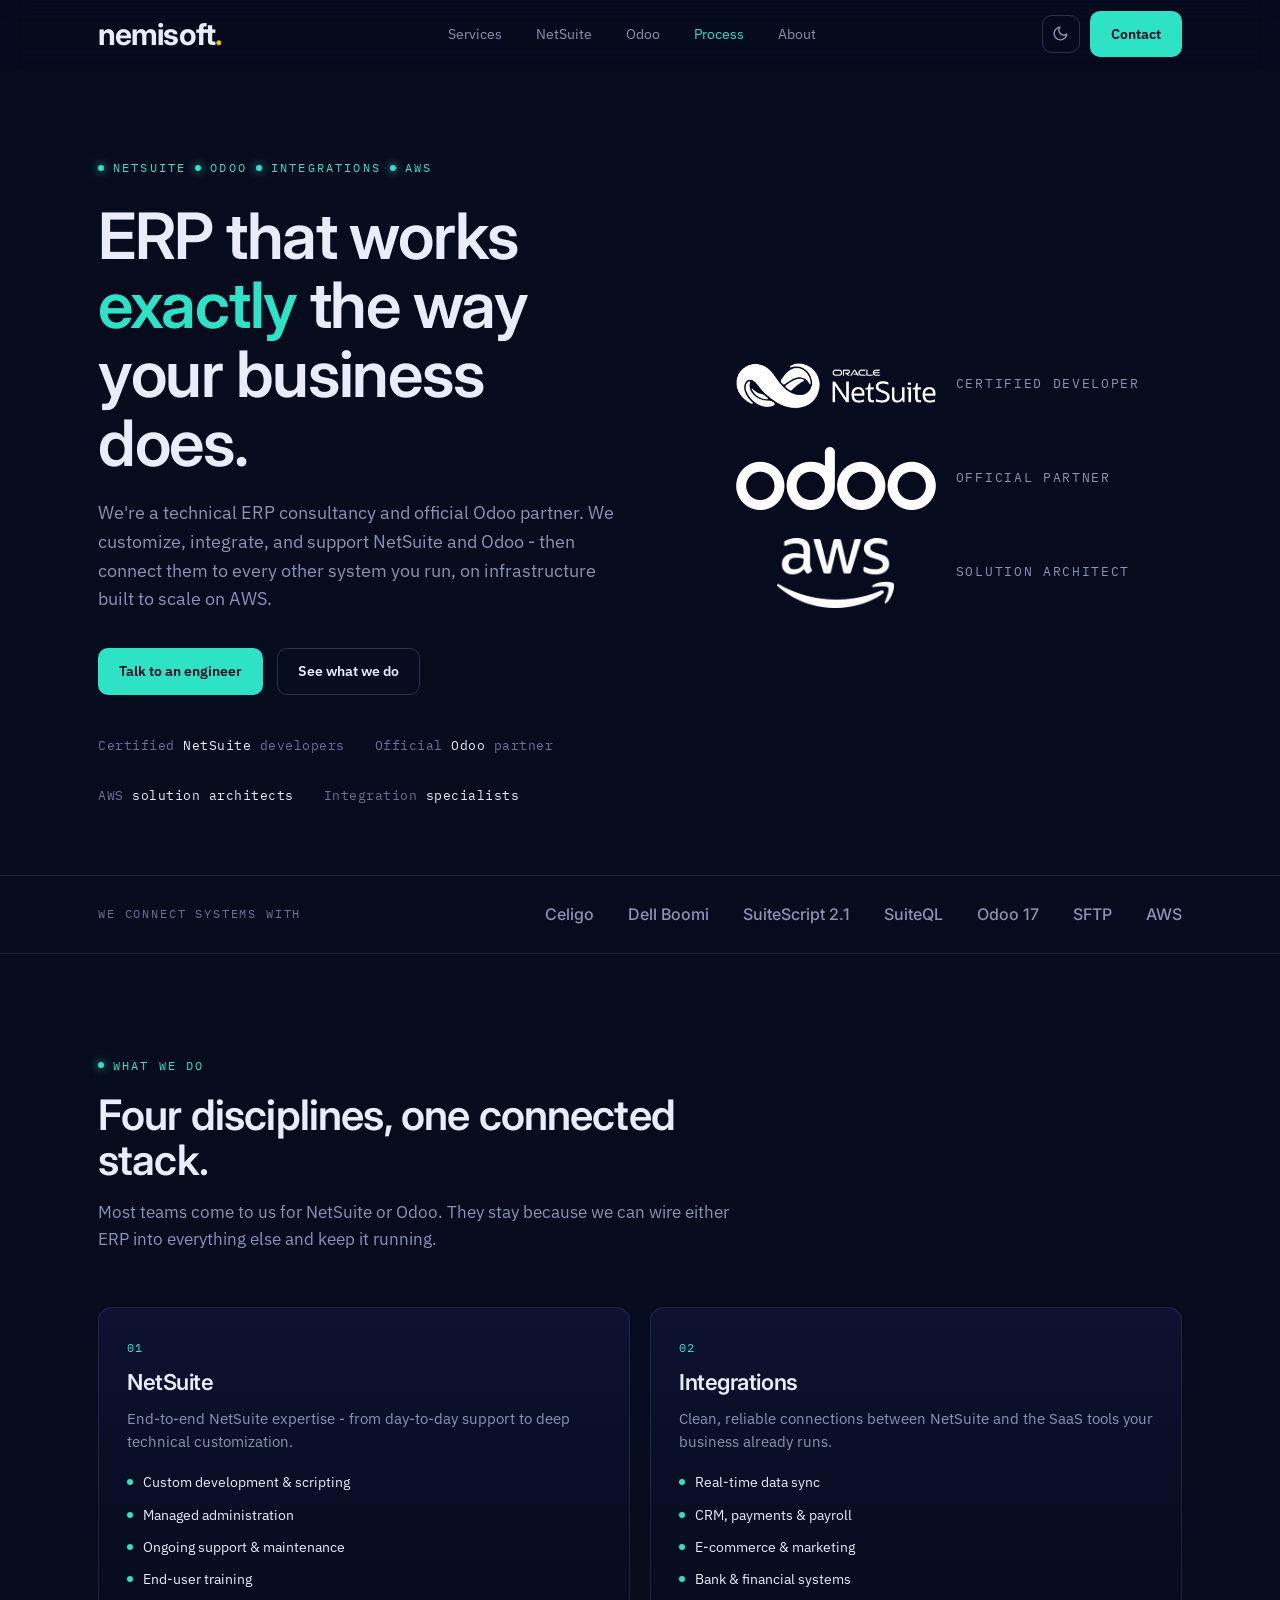
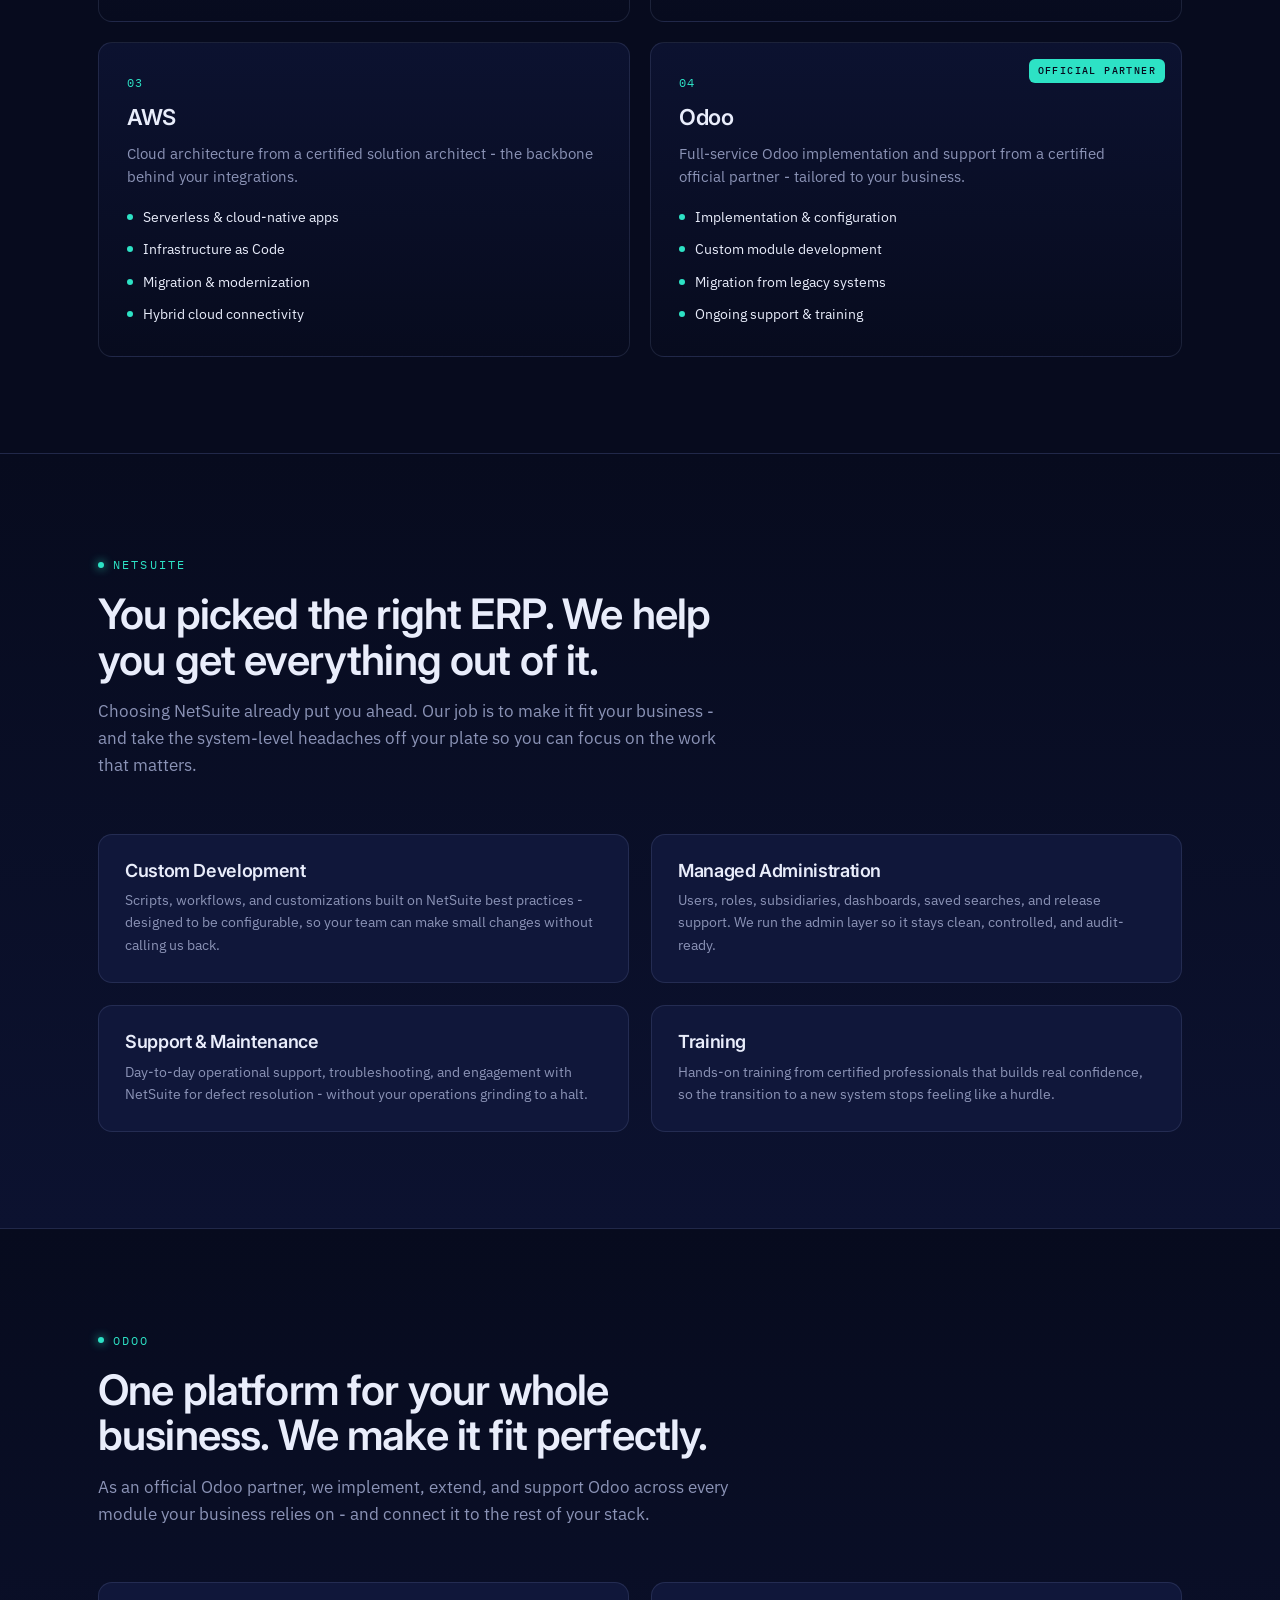
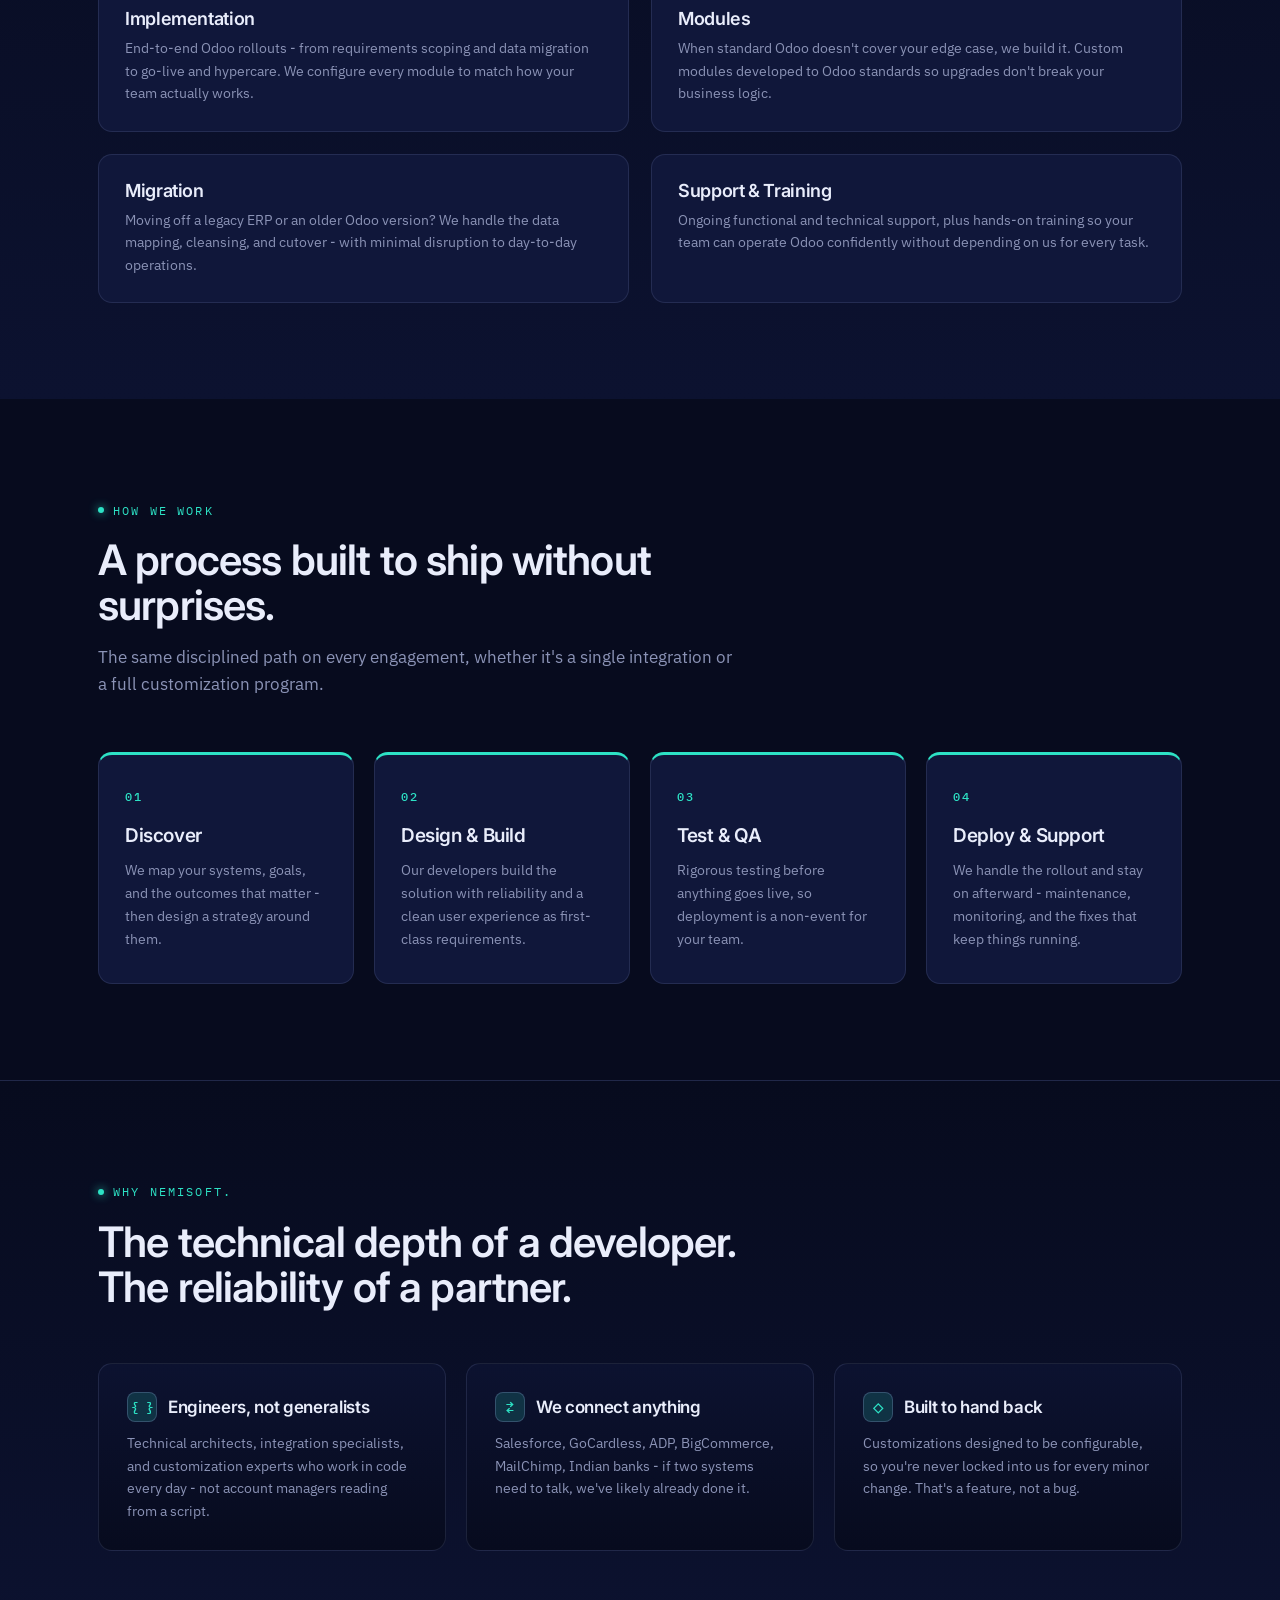
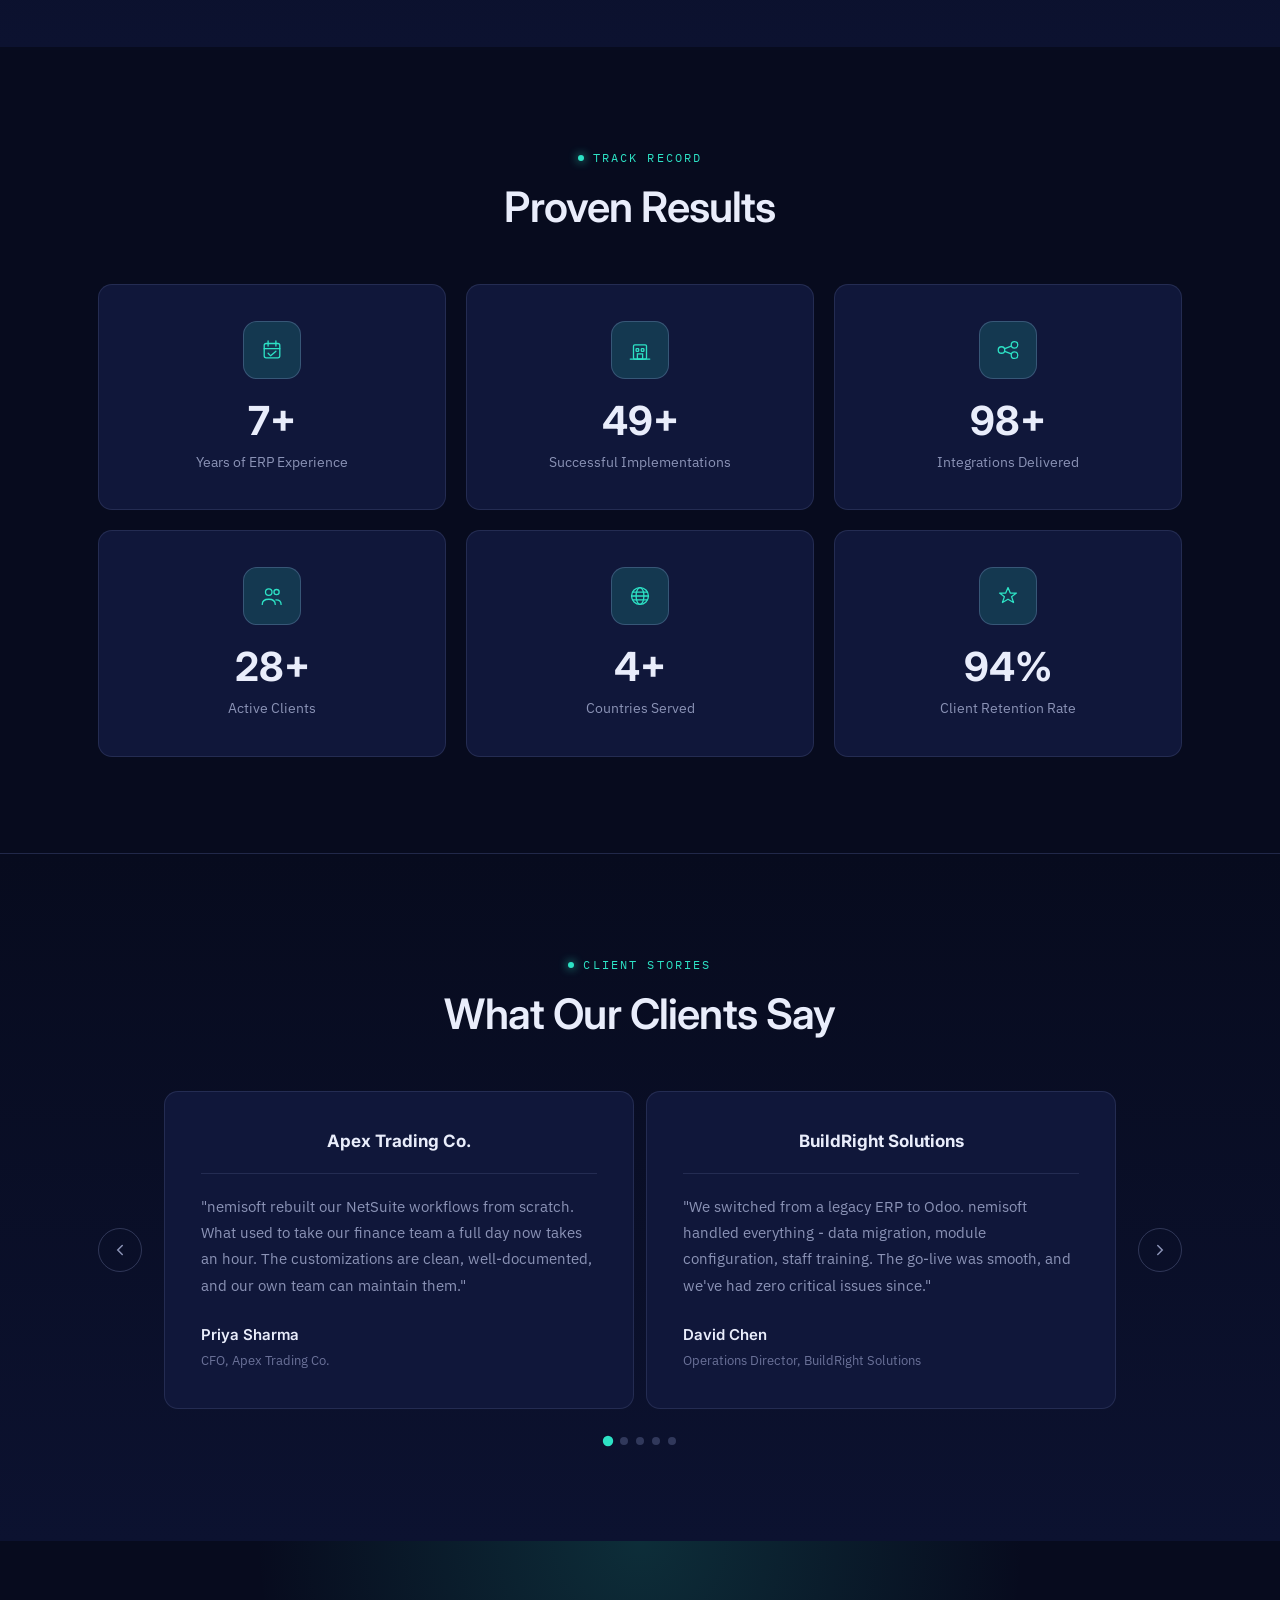
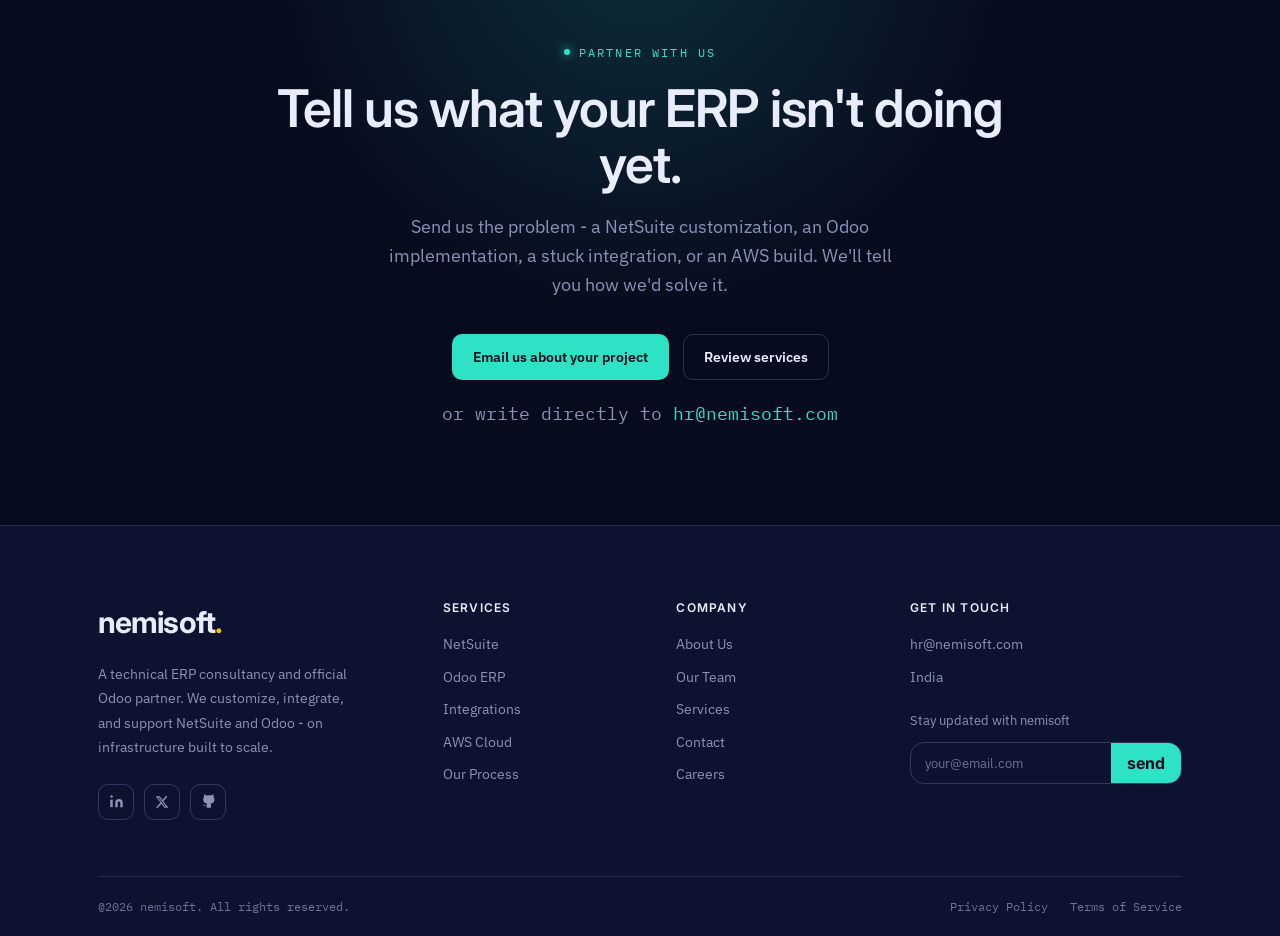
==== index.html @ 10e6011d "Update index.html" ====
﻿<!DOCTYPE html>
<html lang="en">
<head>
<meta charset="UTF-8">
<meta name="viewport" content="width=device-width, initial-scale=1.0">
<title>nemisoft. - NetSuite, Odoo, Integrations & AWS</title>
<meta name="description" content="nemisoft. is a technical ERP consultancy and official Odoo partner. We customize, integrate, and support NetSuite and Odoo - and connect them to the rest of your business on AWS.">
<link rel="preconnect" href="https://fonts.googleapis.com">
<link rel="preconnect" href="https://fonts.gstatic.com" crossorigin>
<link href="https://fonts.googleapis.com/css2?family=Inter:wght@500;600;700&family=IBM+Plex+Sans:wght@400;500;600&family=IBM+Plex+Mono:wght@400;500&display=swap" rel="stylesheet">
<link rel="stylesheet" href="styles.css">
</head>
<body>

<header id="hdr">
  <div class="wrap">
    <nav>
      <a href="#top" class="logo">nemisoft<span class="dot">.</span></a>
      <div class="nav-links">
        <a href="#services">Services</a>
        <a href="#netsuite">NetSuite</a>
        <a href="#odoo-detail">Odoo</a>
        <a href="#process">Process</a>
        <a href="about.html">About</a>
      </div>
      <div class="nav-right">
        <button class="theme-toggle" id="themeToggle" aria-label="Toggle light/dark theme">
          <svg class="icon-moon" width="17" height="17" viewBox="0 0 24 24" fill="none" stroke="currentColor" stroke-width="2" stroke-linecap="round" stroke-linejoin="round"><path d="M21 12.79A9 9 0 1 1 11.21 3 7 7 0 0 0 21 12.79z"/></svg>
          <svg class="icon-sun" width="17" height="17" viewBox="0 0 24 24" fill="none" stroke="currentColor" stroke-width="2" stroke-linecap="round" stroke-linejoin="round" style="display:none"><circle cx="12" cy="12" r="5"/><line x1="12" y1="1" x2="12" y2="3"/><line x1="12" y1="21" x2="12" y2="23"/><line x1="4.22" y1="4.22" x2="5.64" y2="5.64"/><line x1="18.36" y1="18.36" x2="19.78" y2="19.78"/><line x1="1" y1="12" x2="3" y2="12"/><line x1="21" y1="12" x2="23" y2="12"/><line x1="4.22" y1="19.78" x2="5.64" y2="18.36"/><line x1="18.36" y1="5.64" x2="19.78" y2="4.22"/></svg>
        </button>
        <a href="#contact" class="btn btn-primary">Contact</a>
      </div>
    </nav>
  </div>
</header>

<!-- HERO -->
<section class="hero" id="top">
  <div class="wrap">
    <div class="hero-grid">
      <div>
        <span class="eyebrow">NetSuite <span class="ew-dot"></span> Odoo <span class="ew-dot"></span> Integrations <span class="ew-dot"></span> AWS</span>
        <h1>ERP that works <em>exactly</em> the way your business does.</h1>
        <p class="lede">We're a technical ERP consultancy and official Odoo partner. We customize, integrate, and support NetSuite and Odoo - then connect them to every other system you run, on infrastructure built to scale on AWS.</p>
        <div class="hero-cta">
          <a href="#contact" class="btn btn-primary">Talk to an engineer</a>
          <a href="#services" class="btn btn-ghost">See what we do</a>
        </div>
        <div class="hero-meta">
          <div>Certified <span>NetSuite</span> developers</div>
          <div>Official <span>Odoo</span> partner</div>
          <div>AWS <span>solution architects</span></div>
          <div>Integration <span>specialists</span></div>
        </div>
      </div>
      <div class="partner-logos">
        <div class="pl-item">
          <img class="pl-ns-img" src="Netsuite_logo.png" alt="NetSuite">
          <div class="pl-tag">Certified Developer</div>
        </div>
        <div class="pl-divider"></div>
        <div class="pl-item">
          <img class="pl-logo-img pl-odoo-img" src="odoo_logo.png" alt="Odoo">
          <div class="pl-tag">Official Partner</div>
        </div>
        <div class="pl-divider"></div>
        <div class="pl-item">
          <img class="pl-logo-img" src="AWS_logo.png" alt="AWS">
          <div class="pl-tag">Solution Architect</div>
        </div>
      </div>
    </div>
  </div>
</section>

<!-- STRIP -->
<div class="strip">
  <div class="wrap strip-inner">
    <div class="strip-label">We connect systems with</div>
    <div class="strip-items">
      <span>Celigo</span><span>Dell Boomi</span><span>SuiteScript 2.1</span><span>SuiteQL</span><span>Odoo 17</span><span>SFTP</span><span>AWS</span>
    </div>
  </div>
</div>

<!-- SERVICES -->
<section id="services">
  <div class="wrap">
    <div class="sec-head reveal">
      <span class="eyebrow">What we do</span>
      <h2>Four disciplines, one connected stack.</h2>
      <p>Most teams come to us for NetSuite or Odoo. They stay because we can wire either ERP into everything else and keep it running.</p>
    </div>
    <div class="svc-grid">
      <div class="card reveal">
        <div class="num">01</div>
        <h3>NetSuite</h3>
        <p>End-to-end NetSuite expertise - from day-to-day support to deep technical customization.</p>
        <ul>
          <li>Custom development &amp; scripting</li>
          <li>Managed administration</li>
          <li>Ongoing support &amp; maintenance</li>
          <li>End-user training</li>
        </ul>
      </div>
      <div class="card reveal" id="integrations">
        <div class="num">02</div>
        <h3>Integrations</h3>
        <p>Clean, reliable connections between NetSuite and the SaaS tools your business already runs.</p>
        <ul>
          <li>Real-time data sync</li>
          <li>CRM, payments &amp; payroll</li>
          <li>E-commerce &amp; marketing</li>
          <li>Bank &amp; financial systems</li>
        </ul>
      </div>
      <div class="card reveal">
        <div class="num">03</div>
        <h3>AWS</h3>
        <p>Cloud architecture from a certified solution architect - the backbone behind your integrations.</p>
        <ul>
          <li>Serverless &amp; cloud-native apps</li>
          <li>Infrastructure as Code</li>
          <li>Migration &amp; modernization</li>
          <li>Hybrid cloud connectivity</li>
        </ul>
      </div>
      <div class="card reveal" id="odoo">
        <div class="card-badge">Official Partner</div>
        <div class="num">04</div>
        <h3>Odoo</h3>
        <p>Full-service Odoo implementation and support from a certified official partner - tailored to your business.</p>
        <ul>
          <li>Implementation &amp; configuration</li>
          <li>Custom module development</li>
          <li>Migration from legacy systems</li>
          <li>Ongoing support &amp; training</li>
        </ul>
      </div>
    </div>
  </div>
</section>

<!-- NETSUITE DETAIL -->
<section class="ns" id="netsuite">
  <div class="wrap">
    <div class="sec-head reveal">
      <span class="eyebrow">NetSuite</span>
      <h2>You picked the right ERP. We help you get everything out of it.</h2>
      <p>Choosing NetSuite already put you ahead. Our job is to make it fit your business - and take the system-level headaches off your plate so you can focus on the work that matters.</p>
    </div>
    <div class="ns-grid">
      <div class="ns-item reveal"><h3>Custom Development</h3><p>Scripts, workflows, and customizations built on NetSuite best practices - designed to be configurable, so your team can make small changes without calling us back.</p></div>
      <div class="ns-item reveal"><h3>Managed Administration</h3><p>Users, roles, subsidiaries, dashboards, saved searches, and release support. We run the admin layer so it stays clean, controlled, and audit-ready.</p></div>
      <div class="ns-item reveal"><h3>Support &amp; Maintenance</h3><p>Day-to-day operational support, troubleshooting, and engagement with NetSuite for defect resolution - without your operations grinding to a halt.</p></div>
      <div class="ns-item reveal"><h3>Training</h3><p>Hands-on training from certified professionals that builds real confidence, so the transition to a new system stops feeling like a hurdle.</p></div>
    </div>
  </div>
</section>

<!-- ODOO DETAIL -->
<section class="ns" id="odoo-detail">
  <div class="wrap">
    <div class="sec-head reveal">
      <span class="eyebrow">Odoo</span>
      <h2>One platform for your whole business. We make it fit perfectly.</h2>
      <p>As an official Odoo partner, we implement, extend, and support Odoo across every module your business relies on - and connect it to the rest of your stack.</p>
    </div>
    <div class="ns-grid">
      <div class="ns-item reveal"><h3>Implementation</h3><p>End-to-end Odoo rollouts - from requirements scoping and data migration to go-live and hypercare. We configure every module to match how your team actually works.</p></div>
      <div class="ns-item reveal"><h3> Modules</h3><p>When standard Odoo doesn't cover your edge case, we build it. Custom modules developed to Odoo standards so upgrades don't break your business logic.</p></div>
      <div class="ns-item reveal"><h3>Migration</h3><p>Moving off a legacy ERP or an older Odoo version? We handle the data mapping, cleansing, and cutover - with minimal disruption to day-to-day operations.</p></div>
      <div class="ns-item reveal"><h3>Support &amp; Training</h3><p>Ongoing functional and technical support, plus hands-on training so your team can operate Odoo confidently without depending on us for every task.</p></div>
    </div>
  </div>
</section>

<!-- PROCESS -->
<section id="process">
  <div class="wrap">
    <div class="sec-head reveal">
      <span class="eyebrow">How we work</span>
      <h2>A process built to ship without surprises.</h2>
      <p>The same disciplined path on every engagement, whether it's a single integration or a full customization program.</p>
    </div>
    <div class="proc">
      <div class="step reveal"><div class="n">01</div><h3>Discover</h3><p>We map your systems, goals, and the outcomes that matter - then design a strategy around them.</p></div>
      <div class="step reveal"><div class="n">02</div><h3>Design &amp; Build</h3><p>Our developers build the solution with reliability and a clean user experience as first-class requirements.</p></div>
      <div class="step reveal"><div class="n">03</div><h3>Test &amp; QA</h3><p>Rigorous testing before anything goes live, so deployment is a non-event for your team.</p></div>
      <div class="step reveal"><div class="n">04</div><h3>Deploy &amp; Support</h3><p>We handle the rollout and stay on afterward - maintenance, monitoring, and the fixes that keep things running.</p></div>
    </div>
  </div>
</section>

<!-- WHY -->
<section class="ns">
  <div class="wrap">
    <div class="sec-head reveal">
      <span class="eyebrow">Why nemisoft.</span>
      <h2>The technical depth of a developer. The reliability of a partner.</h2>
    </div>
    <div class="why-grid">
      <div class="why reveal"><h3><span class="ic">{ }</span>Engineers, not generalists</h3><p>Technical architects, integration specialists, and customization experts who work in code every day - not account managers reading from a script.</p></div>
      <div class="why reveal"><h3><span class="ic">⇄</span>We connect anything</h3><p>Salesforce, GoCardless, ADP, BigCommerce, MailChimp, Indian banks - if two systems need to talk, we've likely already done it.</p></div>
      <div class="why reveal"><h3><span class="ic">◇</span>Built to hand back</h3><p>Customizations designed to be configurable, so you're never locked into us for every minor change. That's a feature, not a bug.</p></div>
    </div>
  </div>
</section>

<!-- STATS -->
<section id="stats">
  <div class="wrap">
    <div class="sec-head reveal" style="text-align:center;max-width:100%">
      <span class="eyebrow">Track record</span>
      <h2>Proven Results</h2>
    </div>
    <div class="stats-grid">
      <div class="stat-card reveal">
        <div class="stat-icon">
          <svg viewBox="0 0 40 40" fill="none" stroke="currentColor" stroke-width="2" stroke-linecap="round" stroke-linejoin="round">
            <rect x="8" y="10" width="24" height="22" rx="3"/><line x1="14" y1="6" x2="14" y2="14"/><line x1="26" y1="6" x2="26" y2="14"/><line x1="8" y1="18" x2="32" y2="18"/><path d="M14 25 L18 29 L26 22"/>
          </svg>
        </div>
        <div class="stat-num">8+</div>
        <div class="stat-label">Years of ERP Experience</div>
      </div>
      <div class="stat-card reveal">
        <div class="stat-icon">
          <svg viewBox="0 0 40 40" fill="none" stroke="currentColor" stroke-width="2" stroke-linecap="round">
            <rect x="10" y="12" width="20" height="22" rx="2"/><rect x="14" y="18" width="4" height="4" rx="1"/><rect x="22" y="18" width="4" height="4" rx="1"/><rect x="16" y="26" width="8" height="8"/><line x1="5" y1="34" x2="35" y2="34"/>
          </svg>
        </div>
        <div class="stat-num">50+</div>
        <div class="stat-label">Successful Implementations</div>
      </div>
      <div class="stat-card reveal">
        <div class="stat-icon">
          <svg viewBox="0 0 40 40" fill="none" stroke="currentColor" stroke-width="2" stroke-linecap="round">
            <circle cx="10" cy="20" r="5"/><circle cx="30" cy="12" r="5"/><circle cx="30" cy="28" r="5"/><line x1="15" y1="18" x2="25" y2="14"/><line x1="15" y1="22" x2="25" y2="26"/>
          </svg>
        </div>
        <div class="stat-num">100+</div>
        <div class="stat-label">Integrations Delivered</div>
      </div>
      <div class="stat-card reveal">
        <div class="stat-icon">
          <svg viewBox="0 0 40 40" fill="none" stroke="currentColor" stroke-width="2" stroke-linecap="round">
            <circle cx="15" cy="14" r="5"/><circle cx="27" cy="14" r="4"/><path d="M5 33 Q5 25 15 25 Q25 25 25 33"/><path d="M26 26 Q34 26 34 33"/>
          </svg>
        </div>
        <div class="stat-num">30+</div>
        <div class="stat-label">Active Clients</div>
      </div>
      <div class="stat-card reveal">
        <div class="stat-icon">
          <svg viewBox="0 0 40 40" fill="none" stroke="currentColor" stroke-width="2" stroke-linecap="round">
            <circle cx="20" cy="20" r="13"/><ellipse cx="20" cy="20" rx="6" ry="13"/><line x1="7" y1="20" x2="33" y2="20"/><line x1="9" y1="14" x2="31" y2="14"/><line x1="9" y1="26" x2="31" y2="26"/>
          </svg>
        </div>
        <div class="stat-num">5+</div>
        <div class="stat-label">Countries Served</div>
      </div>
      <div class="stat-card reveal">
        <div class="stat-icon">
          <svg viewBox="0 0 40 40" fill="none" stroke="currentColor" stroke-width="2" stroke-linecap="round" stroke-linejoin="round">
            <path d="M20 7 L23.5 15.5 L33 15.5 L25.5 21 L28.5 30 L20 25 L11.5 30 L14.5 21 L7 15.5 L16.5 15.5 Z"/>
          </svg>
        </div>
        <div class="stat-num">98%</div>
        <div class="stat-label">Client Retention Rate</div>
      </div>
    </div>
  </div>
</section>

<!-- TESTIMONIALS -->
<section id="testimonials" class="ns">
  <div class="wrap">
    <div class="sec-head reveal" style="text-align:center;max-width:100%">
      <span class="eyebrow">Client stories</span>
      <h2>What Our Clients Say</h2>
    </div>
    <div class="testi-outer">
      <button class="testi-btn testi-prev" aria-label="Previous">
        <svg width="18" height="18" viewBox="0 0 24 24" fill="none" stroke="currentColor" stroke-width="2" stroke-linecap="round"><polyline points="15 18 9 12 15 6"/></svg>
      </button>
      <div class="testi-viewport">
        <div class="testi-track" id="testiTrack">
          <div class="testi-card">
            <div class="testi-brand">Apex Trading Co.</div>
            <p class="testi-quote">"nemisoft rebuilt our NetSuite workflows from scratch. What used to take our finance team a full day now takes an hour. The customizations are clean, well-documented, and our own team can maintain them."</p>
            <div class="testi-author"><strong>Priya Sharma</strong><span>CFO, Apex Trading Co.</span></div>
          </div>
          <div class="testi-card">
            <div class="testi-brand">BuildRight Solutions</div>
            <p class="testi-quote">"We switched from a legacy ERP to Odoo. nemisoft handled everything - data migration, module configuration, staff training. The go-live was smooth, and we've had zero critical issues since."</p>
            <div class="testi-author"><strong>David Chen</strong><span>Operations Director, BuildRight Solutions</span></div>
          </div>
          <div class="testi-card">
            <div class="testi-brand">ScaleUp Ventures</div>
            <p class="testi-quote">"Their AWS architecture work reduced our infrastructure costs by 38%. More importantly, they built it so our team can understand and manage it. No black boxes, no lock-in."</p>
            <div class="testi-author"><strong>Ananya Mehta</strong><span>CTO, ScaleUp Ventures</span></div>
          </div>
          <div class="testi-card">
            <div class="testi-brand">RetailPro India</div>
            <p class="testi-quote">"The NetSuite-Salesforce integration nemisoft built syncs 10,000+ records daily without a single failure in eight months. The team is responsive, technical, and genuinely invested in getting it right."</p>
            <div class="testi-author"><strong>James Wilson</strong><span>IT Director, RetailPro India</span></div>
          </div>
          <div class="testi-card">
            <div class="testi-brand">Horizon Logistics</div>
            <p class="testi-quote">"We needed NetSuite to talk to our warehouse system and three carrier APIs simultaneously. nemisoft designed the integration architecture in a week and had it live within a month. Exactly what we needed."</p>
            <div class="testi-author"><strong>Ravi Nair</strong><span>VP Operations, Horizon Logistics</span></div>
          </div>
          <div class="testi-card">
            <div class="testi-brand">Greenleaf Manufacturing</div>
            <p class="testi-quote">"Our Odoo implementation covered 6 departments and 80 users. nemisoft ran the entire project - requirements, build, testing, training. We went live on schedule and under budget."</p>
            <div class="testi-author"><strong>Sarah Okonkwo</strong><span>Managing Director, Greenleaf Manufacturing</span></div>
          </div>
          <div class="testi-card">
            <div class="testi-brand">FinEdge Capital</div>
            <p class="testi-quote">"nemisoft migrated our financial data from QuickBooks to NetSuite with zero loss and full audit trail. Their attention to detail during reconciliation saved us weeks of cleanup work post-migration."</p>
            <div class="testi-author"><strong>Michael Torres</strong><span>Finance Manager, FinEdge Capital</span></div>
          </div>
          <div class="testi-card">
            <div class="testi-brand">PulseCommerce</div>
            <p class="testi-quote">"The serverless AWS pipeline they built for us processes 50,000 orders a day with sub-second latency. The infrastructure is clean, well-documented, and has scaled without a single incident."</p>
            <div class="testi-author"><strong>Neha Kapoor</strong><span>CTO, PulseCommerce</span></div>
          </div>
          <div class="testi-card">
            <div class="testi-brand">Meridian Health</div>
            <p class="testi-quote">"We were sceptical about switching to Odoo, but nemisoft made it painless. They understood our compliance requirements, built around them, and kept our team informed at every step."</p>
            <div class="testi-author"><strong>Dr. Arun Pillai</strong><span>COO, Meridian Health</span></div>
          </div>
        </div>
      </div>
      <button class="testi-btn testi-next" aria-label="Next">
        <svg width="18" height="18" viewBox="0 0 24 24" fill="none" stroke="currentColor" stroke-width="2" stroke-linecap="round"><polyline points="9 18 15 12 9 6"/></svg>
      </button>
    </div>
    <div class="testi-dots" id="testiDots"></div>
  </div>
</section>

<!-- CTA -->
<section class="cta-final" id="contact">
  <div class="wrap reveal">
    <span class="eyebrow">Partner with us</span>
    <h2>Tell us what your ERP isn't doing yet.</h2>
    <p>Send us the problem - a NetSuite customization, an Odoo implementation, a stuck integration, or an AWS build. We'll tell you how we'd solve it.</p>
    <div class="cta-row">
      <a href="mailto:hr@nemisoft.com?subject=Project%20inquiry" class="btn btn-primary">Email us about your project</a>
      <a href="#services" class="btn btn-ghost">Review services</a>
    </div>
    <p class="mail">or write directly to <a href="mailto:hr@nemisoft.com">hr@nemisoft.com</a></p>
  </div>
</section>

<footer>
  <div class="wrap">
    <div class="footer-main">
      <div>
        <a href="#top" class="logo">nemisoft<span class="dot">.</span></a>
        <p class="footer-brand-desc">A technical ERP consultancy and official Odoo partner. We customize, integrate, and support NetSuite and Odoo - on infrastructure built to scale.</p>
        <div class="footer-social">
          <a href="#" aria-label="LinkedIn">
            <svg width="15" height="15" viewBox="0 0 24 24" fill="currentColor"><path d="M16 8a6 6 0 0 1 6 6v7h-4v-7a2 2 0 0 0-2-2 2 2 0 0 0-2 2v7h-4v-7a6 6 0 0 1 6-6z"/><rect x="2" y="9" width="4" height="12"/><circle cx="4" cy="4" r="2"/></svg>
          </a>
          <a href="#" aria-label="X (Twitter)">
            <svg width="14" height="14" viewBox="0 0 24 24" fill="currentColor"><path d="M18.244 2.25h3.308l-7.227 8.26 8.502 11.24H16.17l-5.214-6.817L4.99 21.75H1.68l7.73-8.835L1.254 2.25H8.08l4.713 6.231zm-1.161 17.52h1.833L7.084 4.126H5.117z"/></svg>
          </a>
          <a href="#" aria-label="GitHub">
            <svg width="15" height="15" viewBox="0 0 24 24" fill="currentColor"><path d="M9 19c-5 1.5-5-2.5-7-3m14 6v-3.87a3.37 3.37 0 0 0-.94-2.61c3.14-.35 6.44-1.54 6.44-7A5.44 5.44 0 0 0 20 4.77 5.07 5.07 0 0 0 19.91 1S18.73.65 16 2.48a13.38 13.38 0 0 0-7 0C6.27.65 5.09 1 5.09 1A5.07 5.07 0 0 0 5 4.77a5.44 5.44 0 0 0-1.5 3.78c0 5.42 3.3 6.61 6.44 7A3.37 3.37 0 0 0 9 18.13V22"/></svg>
          </a>
        </div>
      </div>
      <div>
        <div class="footer-col-head">Services</div>
        <ul class="footer-ul">
          <li><a href="#netsuite">NetSuite</a></li>
          <li><a href="#odoo-detail">Odoo ERP</a></li>
          <li><a href="#services">Integrations</a></li>
          <li><a href="#services">AWS Cloud</a></li>
          <li><a href="#process">Our Process</a></li>
        </ul>
      </div>
      <div>
        <div class="footer-col-head">Company</div>
        <ul class="footer-ul">
          <li><a href="about.html">About Us</a></li>
          <li><a href="about.html#team">Our Team</a></li>
          <li><a href="#services">Services</a></li>
          <li><a href="#contact">Contact</a></li>
          <li><a href="about.html#careers">Careers</a></li>
        </ul>
      </div>
      <div>
        <div class="footer-col-head">Get in Touch</div>
        <ul class="footer-ul">
          <li>hr@nemisoft.com</li>
          <li>India</li>
        </ul>
        <p class="footer-newsletter-label">Stay updated with nemisoft</p>
        <form class="footer-form" onsubmit="return false">
          <input type="email" placeholder="your@email.com" aria-label="Email address">
          <button type="submit">send</button>
        </form>
      </div>
    </div>
    <div class="footer-bottom">
    <span class="copy">@2026 nemisoft. All rights reserved.</span>
      <div class="footer-bottom-links">
        <a href="#">Privacy Policy</a>
        <a href="#">Terms of Service</a>
      </div>
    </div>
  </div>
</footer>

<script src="script.js"></script>
</body>
</html>
---- styles.css ----
﻿:root{
  --ink:#070B1E;
  --ink-2:#0C1230;
  --panel:#10173A;
  --panel-2:#141C46;
  --line:rgba(180,196,255,.12);
  --line-strong:rgba(180,196,255,.22);
  --text:#E9EDFB;
  --muted:#8B93B6;
  --muted-2:#6B7299;
  --teal:#2DE2C5;
  --teal-deep:#16B79E;
  --glow:rgba(45,226,197,.16);
  --logo-dot:#F5C000;
  --logo-text:var(--text);
  --maxw:1140px;
  --r:14px;
}
body.light{
  --ink:#F4F6FF;
  --ink-2:#E8ECFB;
  --panel:#FFFFFF;
  --panel-2:#EEF1FC;
  --line:rgba(7,11,30,.09);
  --line-strong:rgba(7,11,30,.16);
  --text:#070B1E;
  --muted:#505880;
  --muted-2:#7B82A8;
  --teal:#0A9478;
  --teal-deep:#077A62;
  --glow:rgba(10,148,120,.13);
  --logo-text:#1B3A8C;
}
body.light header{background:rgba(244,246,255,.8)}
body.light header.scrolled{background:rgba(244,246,255,.95)}

*{box-sizing:border-box;margin:0;padding:0}
html{scroll-behavior:smooth}
body{
  background:var(--ink);
  color:var(--text);
  font-family:"IBM Plex Sans",system-ui,sans-serif;
  line-height:1.6;
  -webkit-font-smoothing:antialiased;
  overflow-x:hidden;
  transition:background .3s,color .3s;
}
a{color:inherit;text-decoration:none}
::selection{background:var(--teal);color:var(--ink)}

.wrap{max-width:var(--maxw);margin:0 auto;padding:0 28px}
.eyebrow{
  font-family:"IBM Plex Mono",monospace;
  font-size:12px;letter-spacing:.18em;text-transform:uppercase;
  color:var(--teal);display:inline-flex;align-items:center;gap:9px;
}
.eyebrow::before{content:"";width:6px;height:6px;border-radius:50%;background:var(--teal);box-shadow:0 0 10px var(--teal)}
.ew-dot{display:inline-block;width:6px;height:6px;border-radius:50%;background:var(--teal);box-shadow:0 0 10px var(--teal);vertical-align:middle}
h1,h2,h3{font-family:"Inter",sans-serif;font-weight:600;line-height:1.08;letter-spacing:-.02em}

/* ---------- NAV ---------- */
header{
  position:sticky;top:0;z-index:50;
  background:rgba(7,11,30,.72);backdrop-filter:blur(14px);
  border-bottom:1px solid transparent;transition:border-color .3s,background .3s;
}
header.scrolled{border-bottom-color:var(--line);background:rgba(7,11,30,.9)}
nav{display:flex;align-items:center;justify-content:space-between;height:68px}
.logo{font-family:"Inter",sans-serif;font-weight:700;font-size:30px;letter-spacing:-.03em;color:var(--logo-text)}
.logo .dot{color:var(--logo-dot)}
.nav-links{display:flex;gap:34px;align-items:center}
.nav-links a{font-size:14px;color:var(--muted);transition:color .2s;position:relative}
.nav-links a:hover{color:var(--text)}
.nav-links a.active{color:var(--teal)}
.btn{
  font-family:"IBM Plex Sans",sans-serif;font-weight:600;font-size:14px;
  padding:11px 20px;border-radius:10px;cursor:pointer;border:1px solid transparent;
  transition:transform .15s,box-shadow .25s,background .2s,border-color .2s;display:inline-block;
}
.btn-primary{background:var(--teal);color:var(--ink);box-shadow:0 0 0 0 var(--glow)}
.btn-primary:hover{transform:translateY(-2px);box-shadow:0 12px 34px -8px var(--glow)}
.btn-ghost{background:transparent;color:var(--text);border-color:var(--line-strong)}
.btn-ghost:hover{border-color:var(--teal);color:var(--teal)}
.nav-right{display:flex;align-items:center;gap:10px}
.theme-toggle{
  background:transparent;border:1px solid var(--line-strong);color:var(--muted);
  width:38px;height:38px;border-radius:10px;cursor:pointer;
  display:grid;place-items:center;
  transition:border-color .2s,color .2s;flex:none;
}
.theme-toggle:hover{border-color:var(--teal);color:var(--teal)}

/* ---------- HERO ---------- */
.hero{position:relative;padding:84px 0 70px}
.hero-grid{display:grid;grid-template-columns:1.05fr .95fr;gap:56px;align-items:center}
.hero h1{font-size:clamp(38px,5.4vw,64px);margin:22px 0 0}
.hero h1 em{font-style:normal;color:var(--teal)}
.hero .lede{font-size:18px;color:var(--muted);max-width:520px;margin-top:22px}
.hero-cta{display:flex;gap:14px;margin-top:34px;flex-wrap:wrap}
.hero-meta{margin-top:40px;display:flex;gap:30px;flex-wrap:wrap;font-family:"IBM Plex Mono",monospace;font-size:12.5px;color:var(--muted-2);letter-spacing:.04em}
.hero-meta span{color:var(--text)}

/* ---------- DIAGRAM ---------- */
.diagram{position:relative;width:100%;max-width:460px;margin:0 auto;aspect-ratio:1/1}
.diagram svg{position:absolute;inset:0;width:100%;height:100%;overflow:visible}
.node{
  position:absolute;transform:translate(-50%,-50%);
  font-family:"IBM Plex Mono",monospace;font-size:12px;letter-spacing:.02em;
  background:var(--panel);border:1px solid var(--line-strong);color:var(--muted);
  padding:7px 12px;border-radius:9px;white-space:nowrap;transition:.25s;
}
.node:hover{border-color:var(--teal);color:var(--text);transform:translate(-50%,-50%) scale(1.06)}
.node.hub{
  background:linear-gradient(160deg,var(--panel-2),var(--panel));
  border-color:var(--teal);color:var(--text);font-family:"Inter",sans-serif;
  font-weight:600;font-size:17px;padding:16px 22px;letter-spacing:-.01em;
  box-shadow:0 0 0 1px var(--glow),0 22px 60px -20px var(--glow);
}
.node.hub small{display:block;font-family:"IBM Plex Mono",monospace;font-weight:400;font-size:10px;color:var(--teal);letter-spacing:.16em;margin-top:3px}
.line{stroke:var(--line-strong);stroke-width:1;fill:none}
.line-anim{stroke:var(--teal);stroke-width:1.4;fill:none;stroke-dasharray:4 10;opacity:.55;animation:flow 2.4s linear infinite}
@keyframes flow{to{stroke-dashoffset:-28}}
.pulse{fill:var(--teal)}

/* ---------- PARTNER LOGOS ---------- */
.partner-logos{display:flex;flex-direction:column;gap:24px;max-width:480px;margin:0 auto}
.pl-item{display:flex;flex-direction:row;align-items:center;gap:20px}
.pl-divider{display:none}
.pl-ns-img,.pl-logo-img,.pl-odoo-img{width:200px;height:70px;object-fit:contain;filter:brightness(0) invert(1)}
body.light .pl-ns-img, body.light .pl-logo-img, body.light .pl-odoo-img{filter:none}
.pl-tag{
  font-family:"IBM Plex Mono",monospace;font-size:13px;letter-spacing:.13em;
  text-transform:uppercase;color:var(--muted);
}

/* ---------- LOGO STRIP ---------- */
.strip{border-top:1px solid var(--line);border-bottom:1px solid var(--line);padding:26px 0}
.strip-inner{display:flex;align-items:center;gap:30px;flex-wrap:wrap;justify-content:space-between}
.strip-label{font-family:"IBM Plex Mono",monospace;font-size:11.5px;letter-spacing:.16em;text-transform:uppercase;color:var(--muted-2)}
.strip-items{display:flex;gap:34px;flex-wrap:wrap;font-family:"Inter",sans-serif;font-weight:500;font-size:16px;color:var(--muted)}
.strip-items span{transition:color .2s}
.strip-items span:hover{color:var(--text)}

/* ---------- SECTIONS ---------- */
section{padding:96px 0}
.sec-head{max-width:640px;margin-bottom:54px}
.sec-head h2{font-size:clamp(28px,3.8vw,42px);margin-top:16px}
.sec-head p{color:var(--muted);font-size:17px;margin-top:16px}

/* services */
.svc-grid{display:grid;grid-template-columns:repeat(2,1fr);gap:20px}
.card{
  background:linear-gradient(180deg,var(--ink-2),var(--ink));
  border:1px solid var(--line);border-radius:var(--r);padding:30px 28px;
  transition:border-color .3s,transform .3s,background .3s;position:relative;overflow:hidden;
}
.card::after{content:"";position:absolute;inset:0;background:radial-gradient(420px circle at top right,var(--glow),transparent 60%);opacity:0;transition:opacity .35s}
.card:hover{border-color:var(--line-strong);transform:translateY(-4px)}
.card:hover::after{opacity:1}
.card .num{font-family:"IBM Plex Mono",monospace;font-size:12px;color:var(--teal);letter-spacing:.1em}
.card h3{font-size:22px;margin:14px 0 12px}
.card p{color:var(--muted);font-size:14.5px}
.card ul{list-style:none;margin-top:18px;display:flex;flex-direction:column;gap:10px}
.card li{font-size:14px;color:var(--text);display:flex;gap:10px;align-items:flex-start}
.card li::before{content:"";flex:none;width:6px;height:6px;margin-top:8px;border-radius:50%;background:var(--teal)}
.card.tall{grid-row:span 1}
.card-badge{
  position:absolute;top:16px;right:16px;
  font-family:"IBM Plex Mono",monospace;font-size:10px;letter-spacing:.14em;text-transform:uppercase;
  color:var(--ink);background:var(--teal);padding:4px 9px;border-radius:6px;font-weight:500;
}

/* netsuite detail */
.ns{background:linear-gradient(180deg,var(--ink),var(--ink-2));border-top:1px solid var(--line)}
.ns-grid{display:grid;grid-template-columns:repeat(2,1fr);gap:22px}
.ns-item{
  border:1px solid var(--line);border-radius:var(--r);padding:26px;
  background:var(--panel);transition:.3s;
}
.ns-item:hover{
  border-color:var(--teal);
  background:var(--panel-2);
  transform:translateY(-4px);
  box-shadow:0 10px 32px -8px var(--glow);
}
.ns-item h3{font-size:18px;margin-bottom:9px}
.ns-item h3 .k{font-family:"IBM Plex Mono",monospace;font-size:12px;color:var(--teal);margin-right:10px}
.ns-item p{color:var(--muted);font-size:14px}

/* process */
.proc{display:grid;grid-template-columns:repeat(4,1fr);gap:20px}
.step{
  background:var(--panel);
  border:1px solid var(--line);
  border-top:3px solid var(--teal);
  border-radius:var(--r);
  padding:32px 26px;
  position:relative;overflow:hidden;
  transition:transform .3s,box-shadow .3s,border-color .3s;
}
.step::after{
  content:"";position:absolute;inset:0;
  background:radial-gradient(380px circle at top left,var(--glow),transparent 60%);
  opacity:0;transition:opacity .35s;
}
.step:hover{transform:translateY(-6px);box-shadow:0 18px 48px -12px var(--glow);border-color:var(--teal)}
.step:hover::after{opacity:1}
.step .n{
  font-family:"IBM Plex Mono",monospace;font-size:12px;font-weight:500;
  color:var(--teal);letter-spacing:.18em;margin-bottom:20px;
}
.step h3{font-size:19px;margin-bottom:12px;color:var(--text)}
.step p{color:var(--muted);font-size:14px;line-height:1.65}

/* why */
.why-grid{display:grid;grid-template-columns:repeat(3,1fr);gap:20px}
.why{border:1px solid var(--line);border-radius:var(--r);padding:28px;background:linear-gradient(180deg,var(--ink-2),var(--ink))}
.why h3{font-size:17px;margin-bottom:10px;display:flex;align-items:center;gap:11px}
.why h3 .ic{width:30px;height:30px;flex:none;border-radius:8px;background:var(--glow);display:grid;place-items:center;color:var(--teal);font-family:"IBM Plex Mono",monospace;font-size:13px;border:1px solid var(--line-strong)}
.why p{color:var(--muted);font-size:14px}

/* stats */
.stats-grid{display:grid;grid-template-columns:repeat(3,1fr);gap:20px}
.stat-card{
  background:var(--panel);border:1px solid var(--line);border-radius:var(--r);
  padding:36px 28px;text-align:center;
  transition:transform .3s,box-shadow .3s,border-color .3s;
}
.stat-card:hover{transform:translateY(-5px);box-shadow:0 14px 40px -10px var(--glow);border-color:var(--teal)}
.stat-icon{
  width:58px;height:58px;border-radius:14px;
  background:var(--glow);border:1px solid var(--line-strong);
  display:flex;align-items:center;justify-content:center;
  margin:0 auto 20px;color:var(--teal);
}
.stat-icon svg{width:26px;height:26px}
.stat-num{font-family:"Inter",sans-serif;font-weight:700;font-size:40px;color:var(--text);line-height:1.1;margin-bottom:8px}
.stat-label{font-size:14px;color:var(--muted)}

/* testimonials */
.testi-outer{display:flex;align-items:center;gap:16px}
.testi-viewport{overflow:hidden;flex:1}
.testi-track{display:flex;flex-wrap:nowrap;transition:transform .45s cubic-bezier(.4,0,.2,1)}
.testi-card{
  flex:0 0 calc(50% - 12px);
  background:var(--panel);border:1px solid var(--line);border-radius:var(--r);
  padding:36px;display:flex;flex-direction:column;gap:20px;
  box-sizing:border-box;margin:0 6px;
}
.testi-brand{
  font-family:"Inter",sans-serif;font-weight:700;font-size:17px;
  color:var(--text);text-align:center;padding-bottom:18px;border-bottom:1px solid var(--line);
}
.testi-quote{font-size:15px;color:var(--muted);line-height:1.75;flex:1}
.testi-author strong{font-family:"Inter",sans-serif;font-weight:600;font-size:15px;color:var(--text);display:block;margin-top:4px}
.testi-author span{font-size:13px;color:var(--muted-2)}
.testi-btn{
  flex:none;width:44px;height:44px;border-radius:50%;
  border:1px solid var(--line-strong);background:transparent;color:var(--muted);
  cursor:pointer;display:grid;place-items:center;
  transition:border-color .2s,color .2s,background .2s;
}
.testi-btn:hover{border-color:var(--teal);color:var(--teal)}
.testi-dots{display:flex;gap:8px;justify-content:center;margin-top:28px}
.testi-dot{width:8px;height:8px;border-radius:50%;background:var(--line-strong);cursor:pointer;transition:background .2s,transform .2s;border:none}
.testi-dot.active{background:var(--teal);transform:scale(1.3)}

/* cta */
.cta-final{text-align:center;background:radial-gradient(700px circle at 50% 0,var(--glow),transparent 55%)}
.cta-final h2{font-size:clamp(30px,4.6vw,52px);max-width:760px;margin:18px auto 0}
.cta-final p{color:var(--muted);font-size:18px;margin:20px auto 0;max-width:520px}
.cta-row{margin-top:34px;display:flex;gap:14px;justify-content:center;flex-wrap:wrap;align-items:center}
.mail{font-family:"IBM Plex Mono",monospace;color:var(--muted);font-size:14px;margin-top:24px}
.mail a{color:var(--teal)}

/* footer */
footer{border-top:1px solid var(--line);background:var(--ink-2);padding:72px 0 0}
.footer-main{display:grid;grid-template-columns:1.6fr 1fr 1fr 1.4fr;gap:48px;padding-bottom:56px}
.footer-brand-desc{font-size:14px;color:var(--muted);line-height:1.75;margin-top:16px;max-width:260px}
.footer-social{display:flex;gap:10px;margin-top:24px}
.footer-social a{width:36px;height:36px;border-radius:10px;border:1px solid var(--line-strong);display:grid;place-items:center;color:var(--muted);transition:border-color .2s,color .2s,background .2s}
.footer-social a:hover{border-color:var(--teal);color:var(--teal);background:var(--glow)}
.footer-col-head{font-family:"Inter",sans-serif;font-weight:600;font-size:12px;color:var(--text);margin-bottom:18px;letter-spacing:.1em;text-transform:uppercase}
.footer-ul{list-style:none;display:flex;flex-direction:column;gap:13px}
.footer-ul a,.footer-ul li{font-size:14px;color:var(--muted);transition:color .2s;line-height:1.4}
.footer-ul a:hover{color:var(--teal)}
.footer-newsletter-label{font-size:13px;color:var(--muted);margin:24px 0 10px}
.footer-form{display:flex;border:1px solid var(--line-strong);border-radius:var(--r);overflow:hidden}
.footer-form input{flex:1;background:transparent;border:none;padding:10px 14px;font-size:13px;color:var(--text);outline:none;font-family:"IBM Plex Sans",sans-serif}
.footer-form input::placeholder{color:var(--muted-2)}
.footer-form button{background:var(--teal);color:var(--ink);border:none;padding:10px 16px;cursor:pointer;font-weight:700;font-size:16px;transition:opacity .2s;font-family:"Inter",sans-serif}
.footer-form button:hover{opacity:.85}
.footer-bottom{border-top:1px solid var(--line);display:flex;justify-content:space-between;align-items:center;padding:20px 0;gap:16px;flex-wrap:wrap}
.footer-bottom .copy{font-family:"IBM Plex Mono",monospace;font-size:12px;color:var(--muted-2)}
.footer-bottom-links{display:flex;gap:22px}
.footer-bottom-links a{font-family:"IBM Plex Mono",monospace;font-size:12px;color:var(--muted-2);transition:color .2s}
.footer-bottom-links a:hover{color:var(--text)}

/* about page */
.about-hero{padding:100px 0 72px}
.about-hero .eyebrow{margin-bottom:20px}
.about-hero h1{font-size:clamp(38px,5.4vw,64px);max-width:720px;margin-bottom:24px}
.about-hero .lede{font-size:18px;color:var(--muted);max-width:560px;line-height:1.7}
.about-story-grid{display:grid;grid-template-columns:1fr 1fr;gap:64px;align-items:start}
.about-story-text h2{font-size:clamp(26px,3.2vw,38px);line-height:1.2;margin-bottom:24px}
.about-story-text p{color:var(--muted);line-height:1.8;margin-bottom:16px;font-size:15.5px}
.about-hl-list{display:flex;flex-direction:column;gap:16px}
.about-hl{background:var(--panel);border:1px solid var(--line);border-left:3px solid var(--teal);border-radius:var(--r);padding:20px 24px;transition:.3s}
.about-hl:hover{background:var(--panel-2);transform:translateX(4px)}
.about-hl strong{display:block;font-family:"Inter",sans-serif;font-size:15px;color:var(--text);margin-bottom:5px}
.about-hl p{font-size:13.5px;color:var(--muted);margin:0;line-height:1.6}
.team-grid{display:grid;grid-template-columns:repeat(4,1fr);gap:24px;margin-top:52px}
.team-card{background:var(--panel);border:1px solid var(--line);border-radius:var(--r);padding:32px 24px;text-align:center;transition:transform .3s,box-shadow .3s,border-color .3s}
.team-card:hover{transform:translateY(-6px);box-shadow:0 18px 48px -12px var(--glow);border-color:var(--teal)}
.team-avatar{width:80px;height:80px;border-radius:50%;background:linear-gradient(135deg,var(--teal) 0%,#1B3A8C 100%);display:grid;place-items:center;margin:0 auto 20px;font-family:"Inter",sans-serif;font-size:22px;font-weight:700;color:var(--ink);letter-spacing:-.02em}
.team-name{font-family:"Inter",sans-serif;font-size:17px;font-weight:600;color:var(--text);margin-bottom:4px}
.team-title{font-size:12px;color:var(--teal);font-weight:500;margin-bottom:14px;font-family:"IBM Plex Mono",monospace;letter-spacing:.08em;text-transform:uppercase}
.team-bio{font-size:14px;color:var(--muted);line-height:1.7}
.team-links{display:flex;justify-content:center;gap:10px;margin-top:16px}
.team-links a{width:32px;height:32px;border-radius:8px;border:1px solid var(--line-strong);display:grid;place-items:center;color:var(--muted);transition:border-color .2s,color .2s}
.team-links a:hover{border-color:var(--teal);color:var(--teal)}
.values-grid{display:grid;grid-template-columns:repeat(3,1fr);gap:22px;margin-top:52px}
.value-card{border:1px solid var(--line);border-radius:var(--r);padding:30px;background:var(--panel);transition:.3s;position:relative;overflow:hidden}
.value-card::after{content:"";position:absolute;inset:0;background:radial-gradient(380px circle at top left,var(--glow),transparent 60%);opacity:0;transition:.35s}
.value-card:hover{border-color:var(--teal);transform:translateY(-4px)}
.value-card:hover::after{opacity:1}
.value-icon{width:48px;height:48px;border-radius:12px;background:var(--glow);border:1px solid var(--line-strong);display:grid;place-items:center;color:var(--teal);margin-bottom:18px}
.value-icon svg{width:22px;height:22px}
.value-card h3{font-size:17px;margin-bottom:10px;position:relative}
.value-card p{font-size:14px;color:var(--muted);line-height:1.7;position:relative}

/* reveal */
.reveal{opacity:0;transform:translateY(22px);transition:opacity .7s cubic-bezier(.2,.7,.2,1),transform .7s cubic-bezier(.2,.7,.2,1)}
.reveal.in{opacity:1;transform:none}

/* responsive */
@media(max-width:920px){
  .hero-grid{grid-template-columns:1fr;gap:48px}
  .partner-showcase{max-width:100%}
  .why-grid{grid-template-columns:1fr}
  .ns-grid{grid-template-columns:1fr}
  .proc{grid-template-columns:repeat(2,1fr)}
}
@media(max-width:920px){
  .stats-grid{grid-template-columns:repeat(2,1fr)}
  .testi-card{flex:0 0 calc(100% - 12px)}
  .footer-main{grid-template-columns:1fr 1fr}
  .about-story-grid{grid-template-columns:1fr}
  .team-grid{grid-template-columns:repeat(2,1fr)}
  .values-grid{grid-template-columns:repeat(2,1fr)}
}
@media(max-width:640px){
  .nav-links{display:none}
  .proc{grid-template-columns:1fr}
  .svc-grid{grid-template-columns:1fr}
  .hero-meta{gap:18px}
  section{padding:72px 0}
  .strip-inner{flex-direction:column;align-items:flex-start;gap:16px}
  .footer-main{grid-template-columns:1fr}
  .team-grid{grid-template-columns:1fr}
  .values-grid{grid-template-columns:1fr}
}
@media(prefers-reduced-motion:reduce){
  *{animation:none!important;transition:none!important}
  .reveal{opacity:1;transform:none}
}
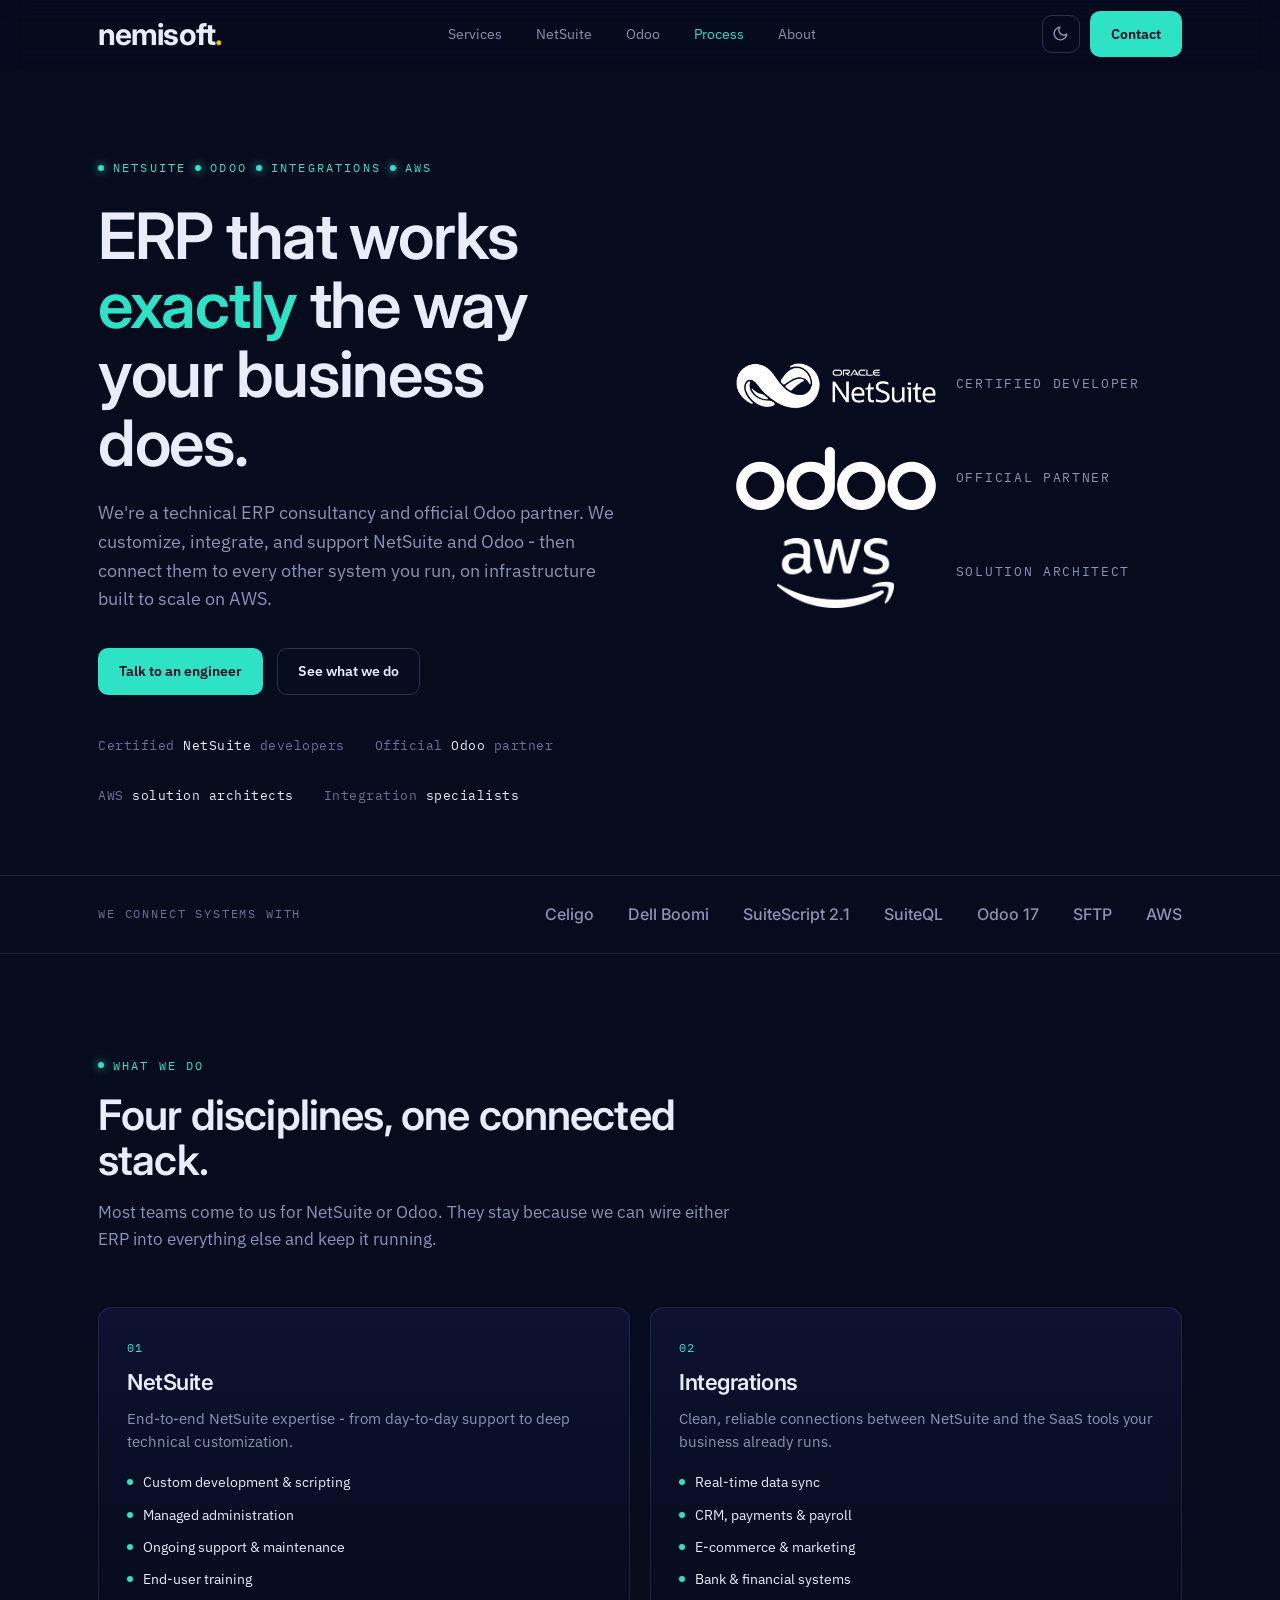
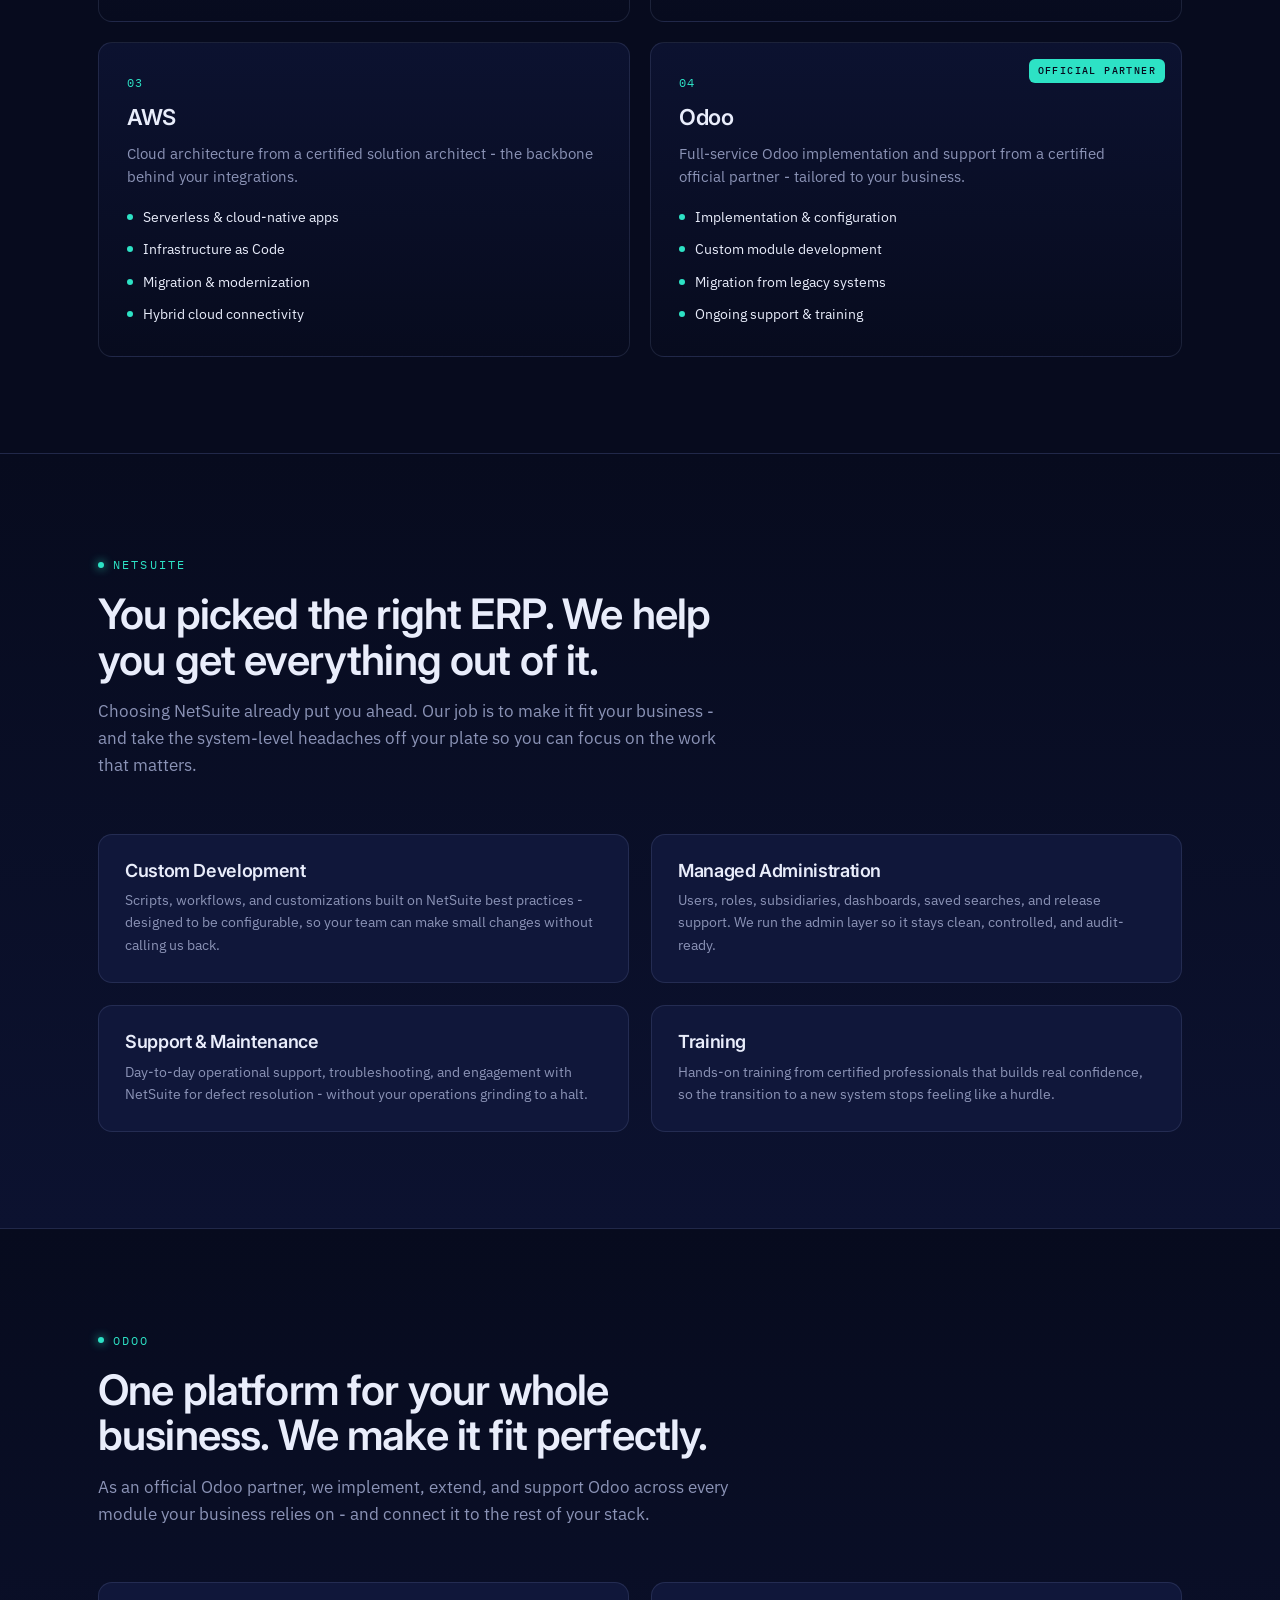
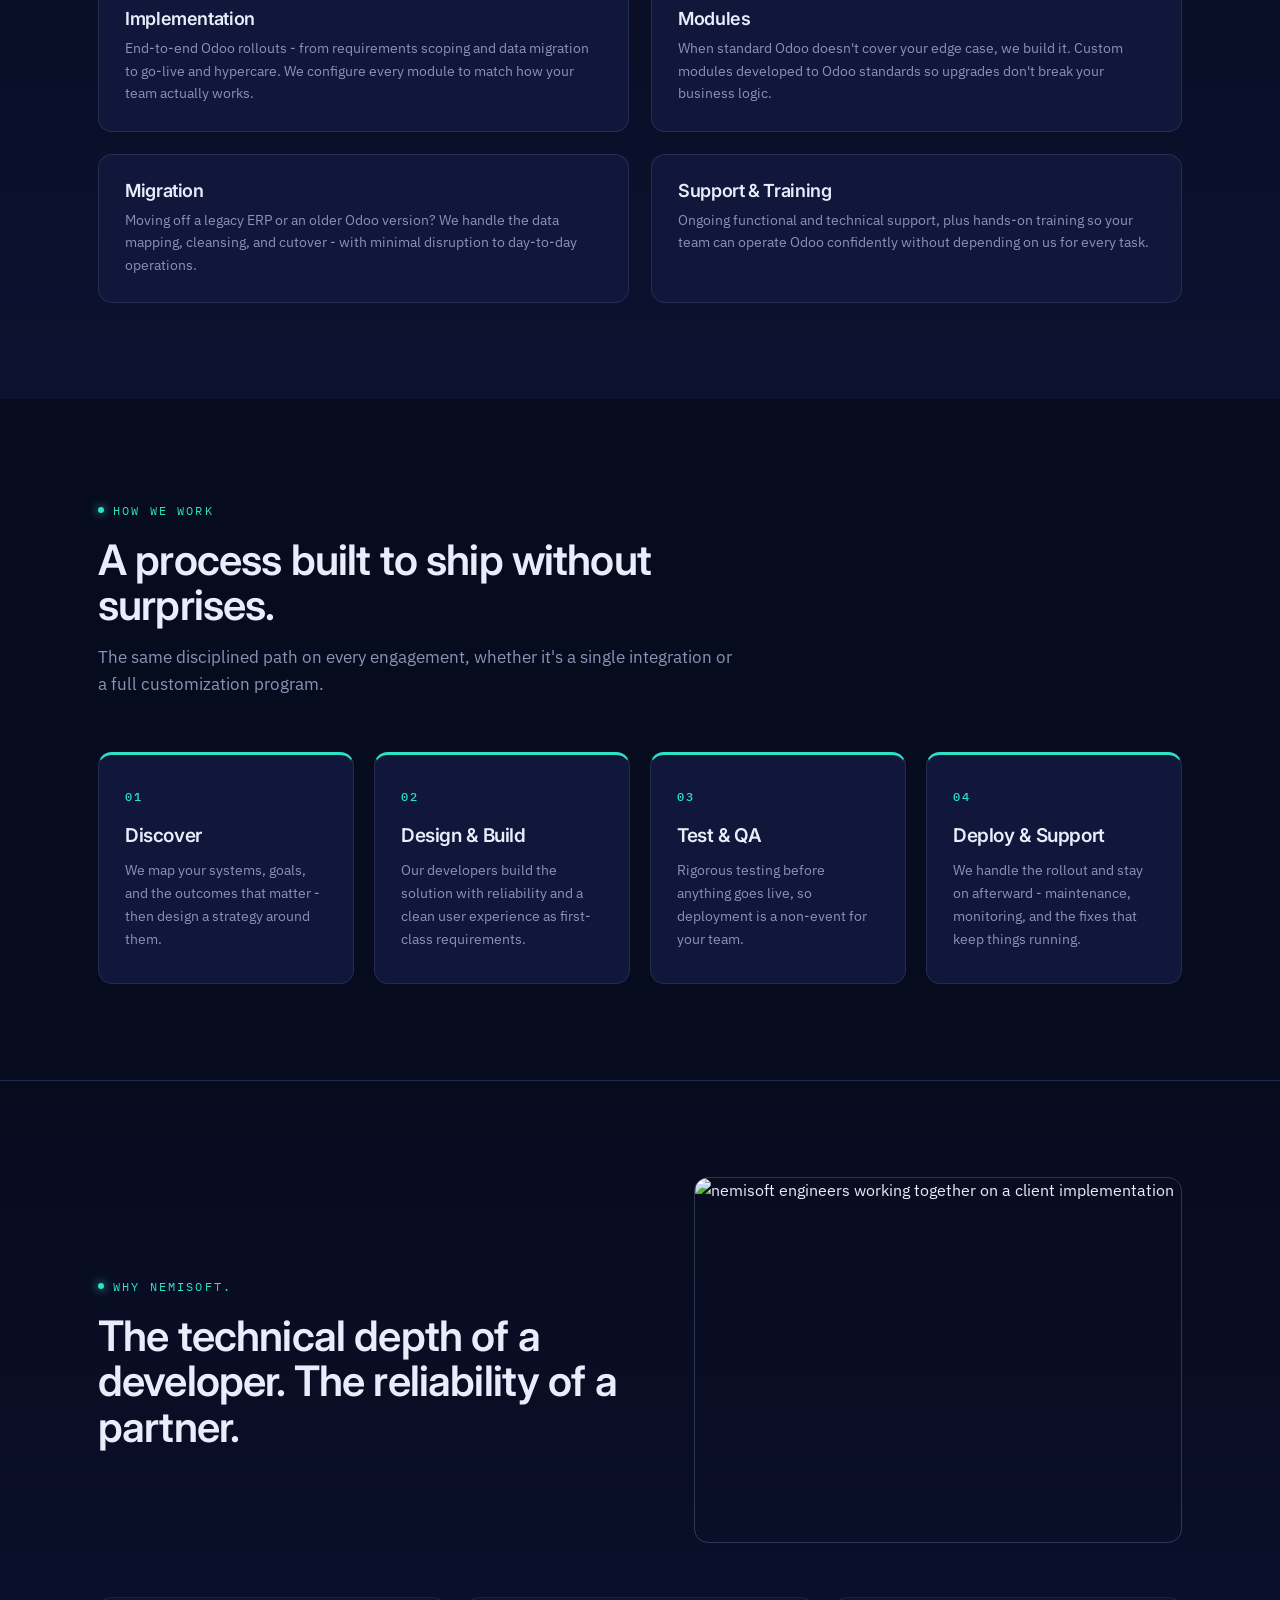
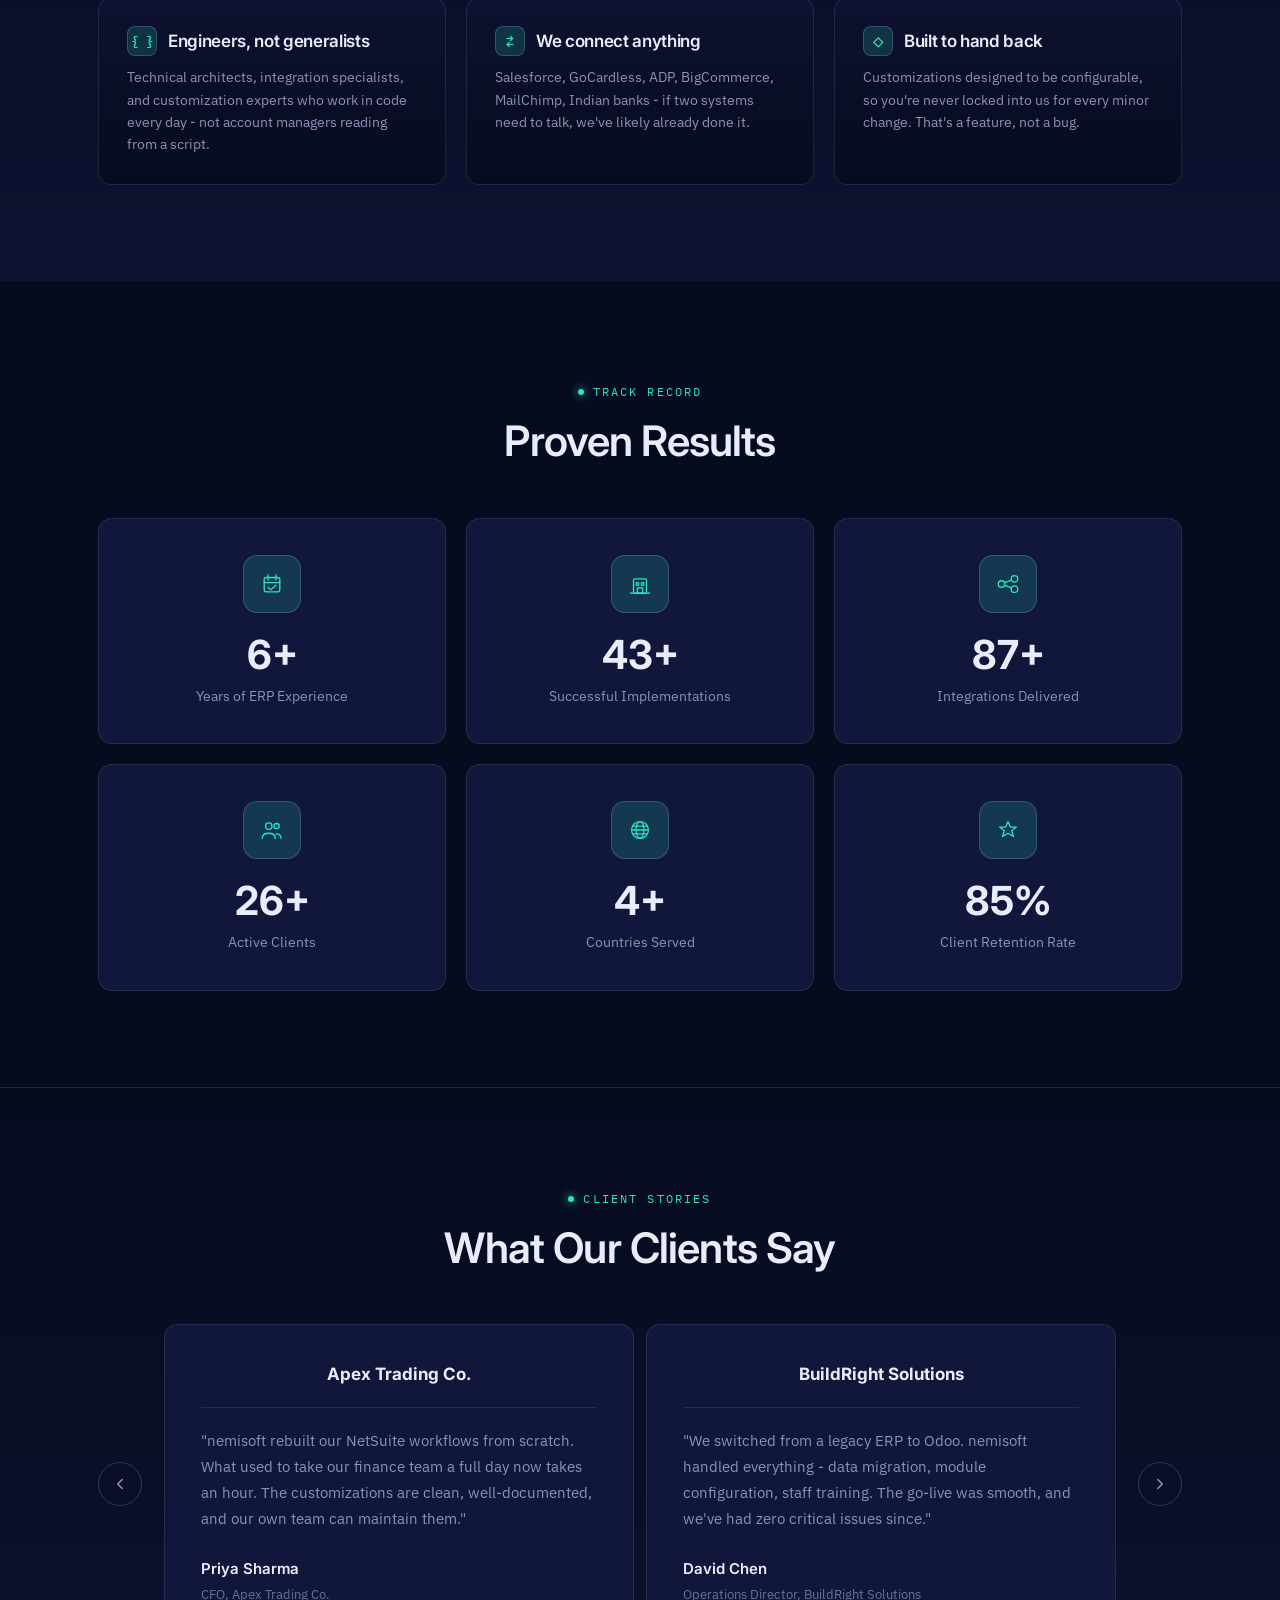
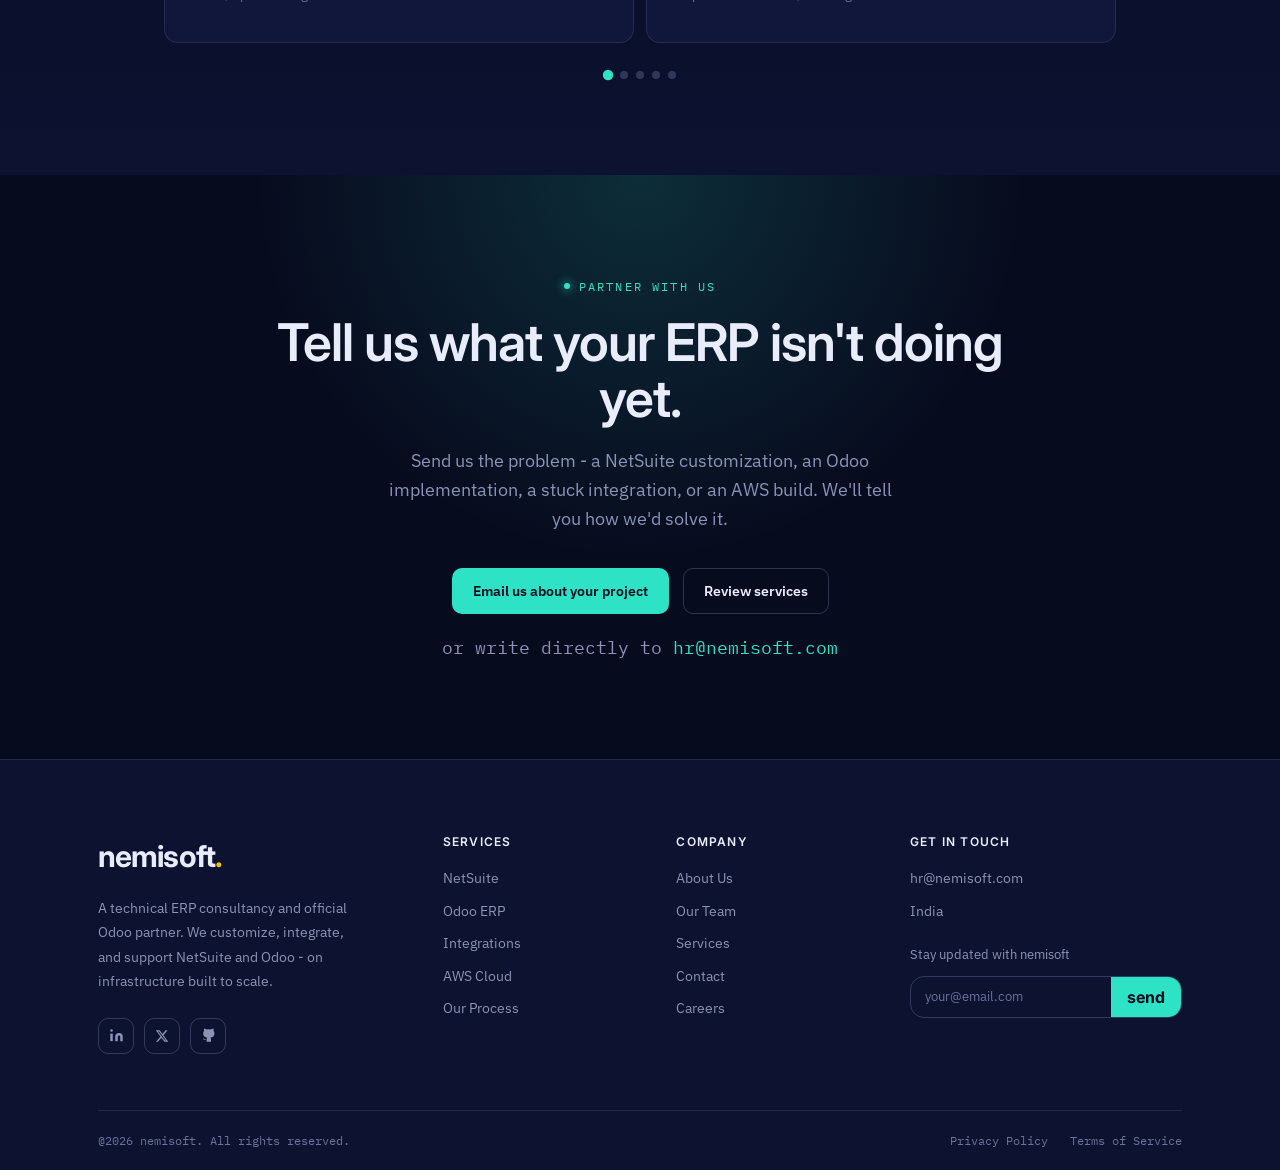
==== commit df1691c7: "hii" ====
--- a/index.html
+++ b/index.html
@@ -195,9 +195,14 @@
 <!-- WHY -->
 <section class="ns">
   <div class="wrap">
-    <div class="sec-head reveal">
-      <span class="eyebrow">Why nemisoft.</span>
-      <h2>The technical depth of a developer. The reliability of a partner.</h2>
+    <div class="why-head">
+      <div class="sec-head reveal">
+        <span class="eyebrow">Why nemisoft.</span>
+        <h2>The technical depth of a developer. The reliability of a partner.</h2>
+      </div>
+      <div class="why-photo reveal">
+        <img src="Office_Team.jpg" alt="nemisoft engineers working together on a client implementation">
+      </div>
     </div>
     <div class="why-grid">
       <div class="why reveal"><h3><span class="ic">{ }</span>Engineers, not generalists</h3><p>Technical architects, integration specialists, and customization experts who work in code every day - not account managers reading from a script.</p></div>
--- a/styles.css
+++ b/styles.css
@@ -213,6 +213,10 @@
 .step p{color:var(--muted);font-size:14px;line-height:1.65}
 
 /* why */
+.why-head{display:grid;grid-template-columns:1.05fr .95fr;gap:56px;align-items:center;margin-bottom:54px}
+.why-head .sec-head{margin-bottom:0}
+.why-photo{border-radius:var(--r);overflow:hidden;border:1px solid var(--line-strong);aspect-ratio:4/3}
+.why-photo img{width:100%;height:100%;object-fit:cover;display:block}
 .why-grid{display:grid;grid-template-columns:repeat(3,1fr);gap:20px}
 .why{border:1px solid var(--line);border-radius:var(--r);padding:28px;background:linear-gradient(180deg,var(--ink-2),var(--ink))}
 .why h3{font-size:17px;margin-bottom:10px;display:flex;align-items:center;gap:11px}
@@ -337,6 +341,7 @@
 @media(max-width:920px){
   .hero-grid{grid-template-columns:1fr;gap:48px}
   .partner-showcase{max-width:100%}
+  .why-head{grid-template-columns:1fr}
   .why-grid{grid-template-columns:1fr}
   .ns-grid{grid-template-columns:1fr}
   .proc{grid-template-columns:repeat(2,1fr)}
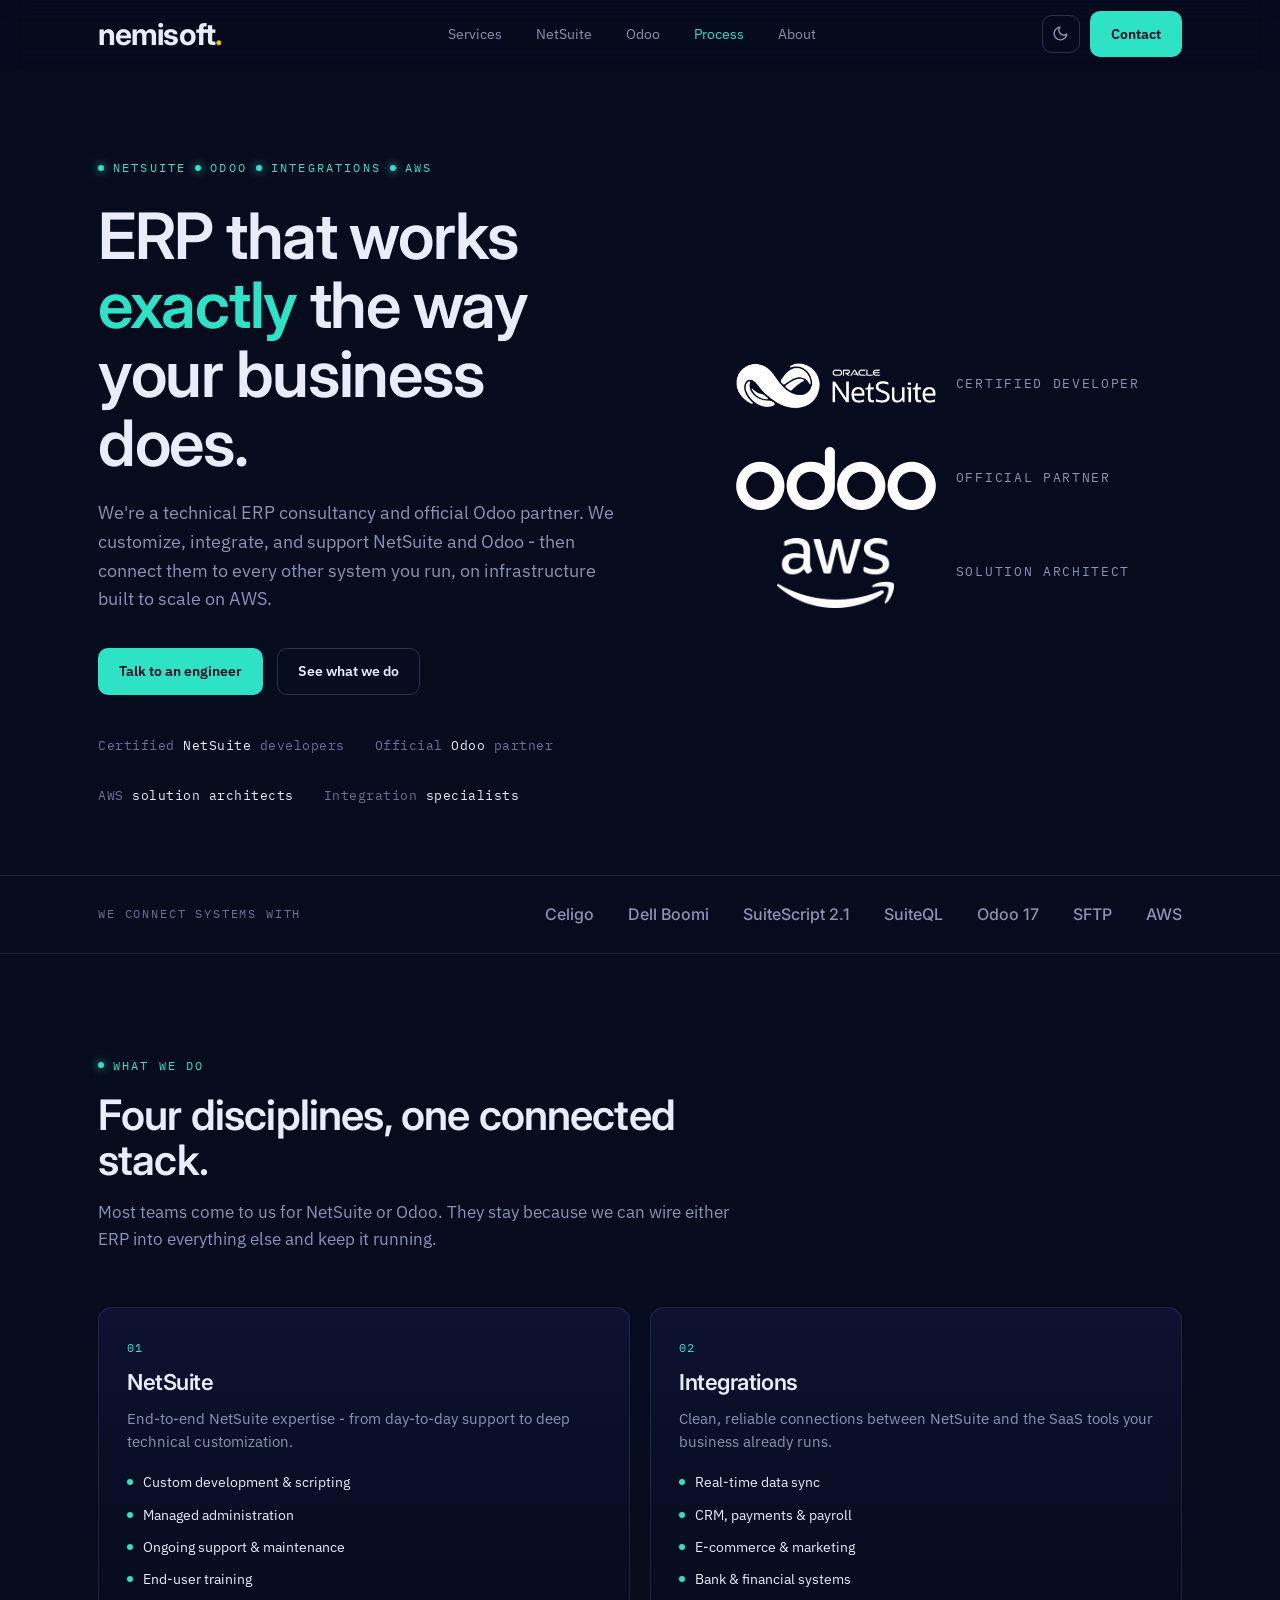
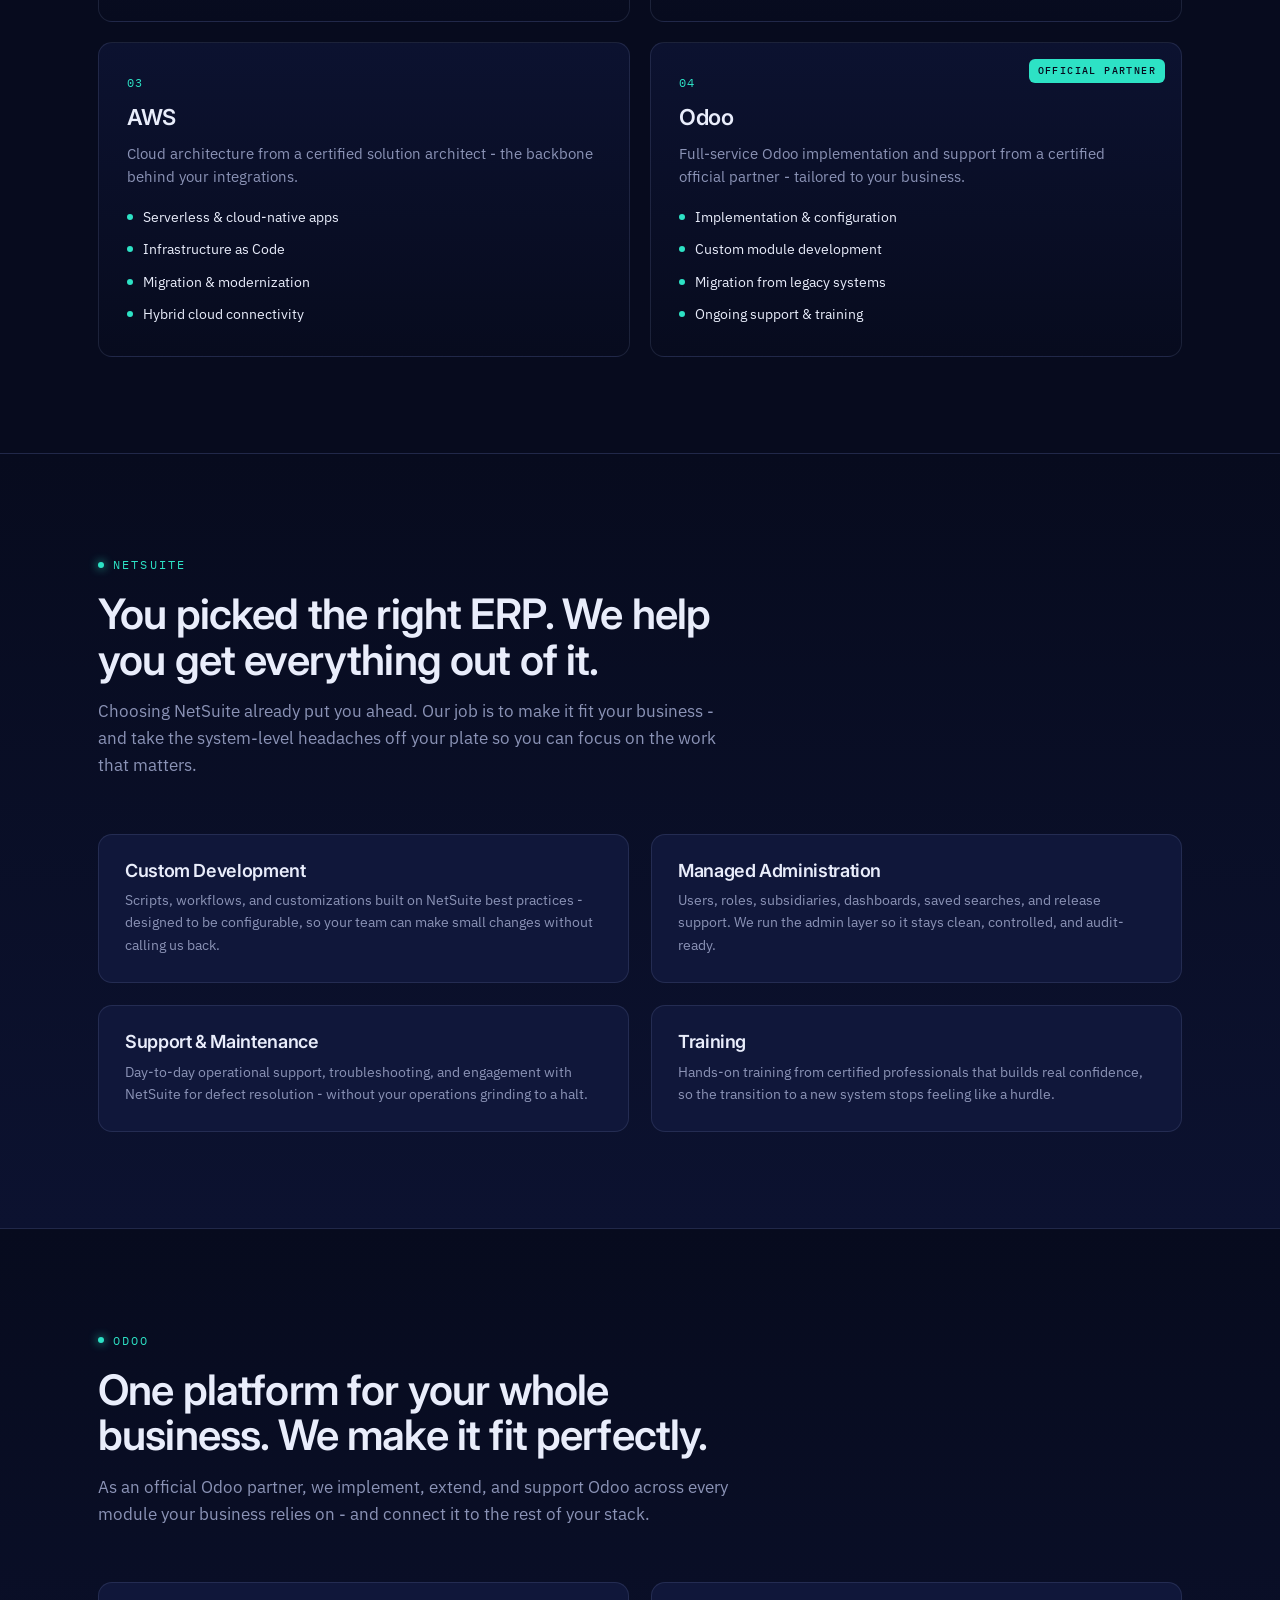
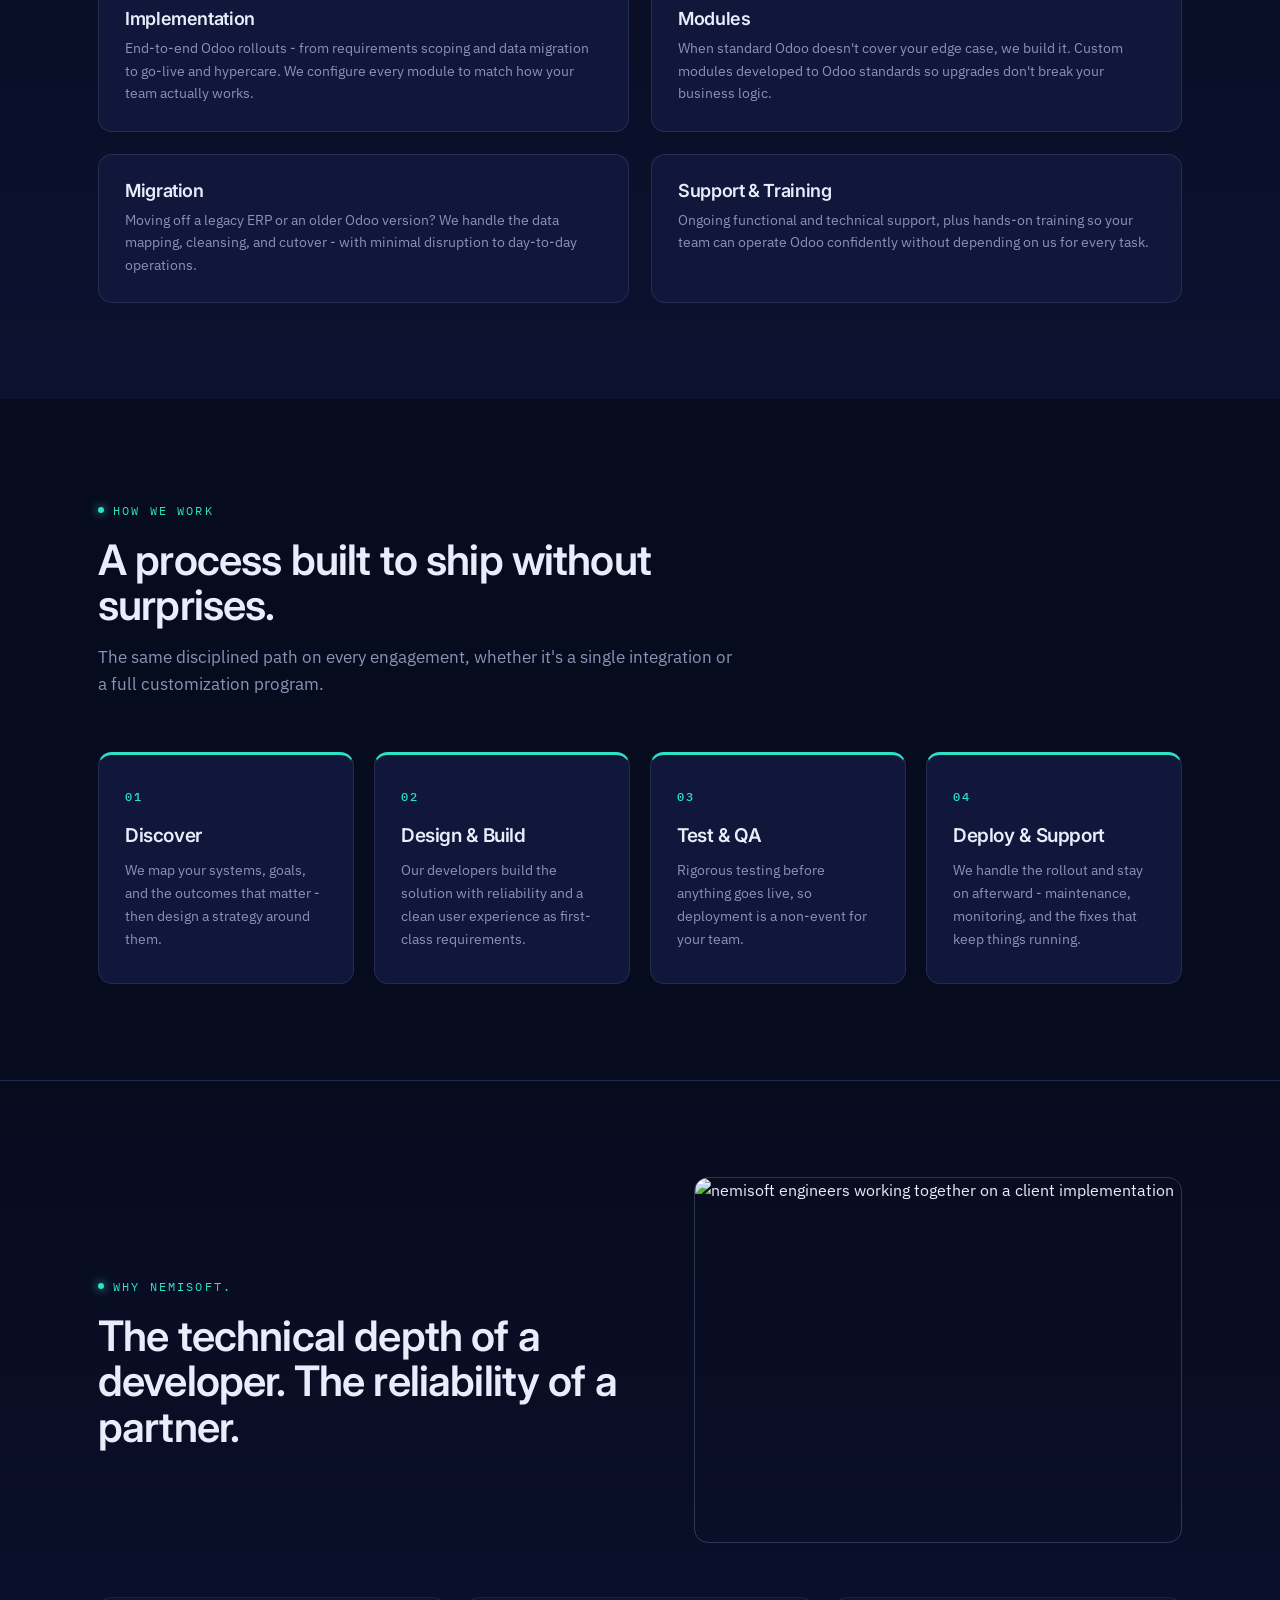
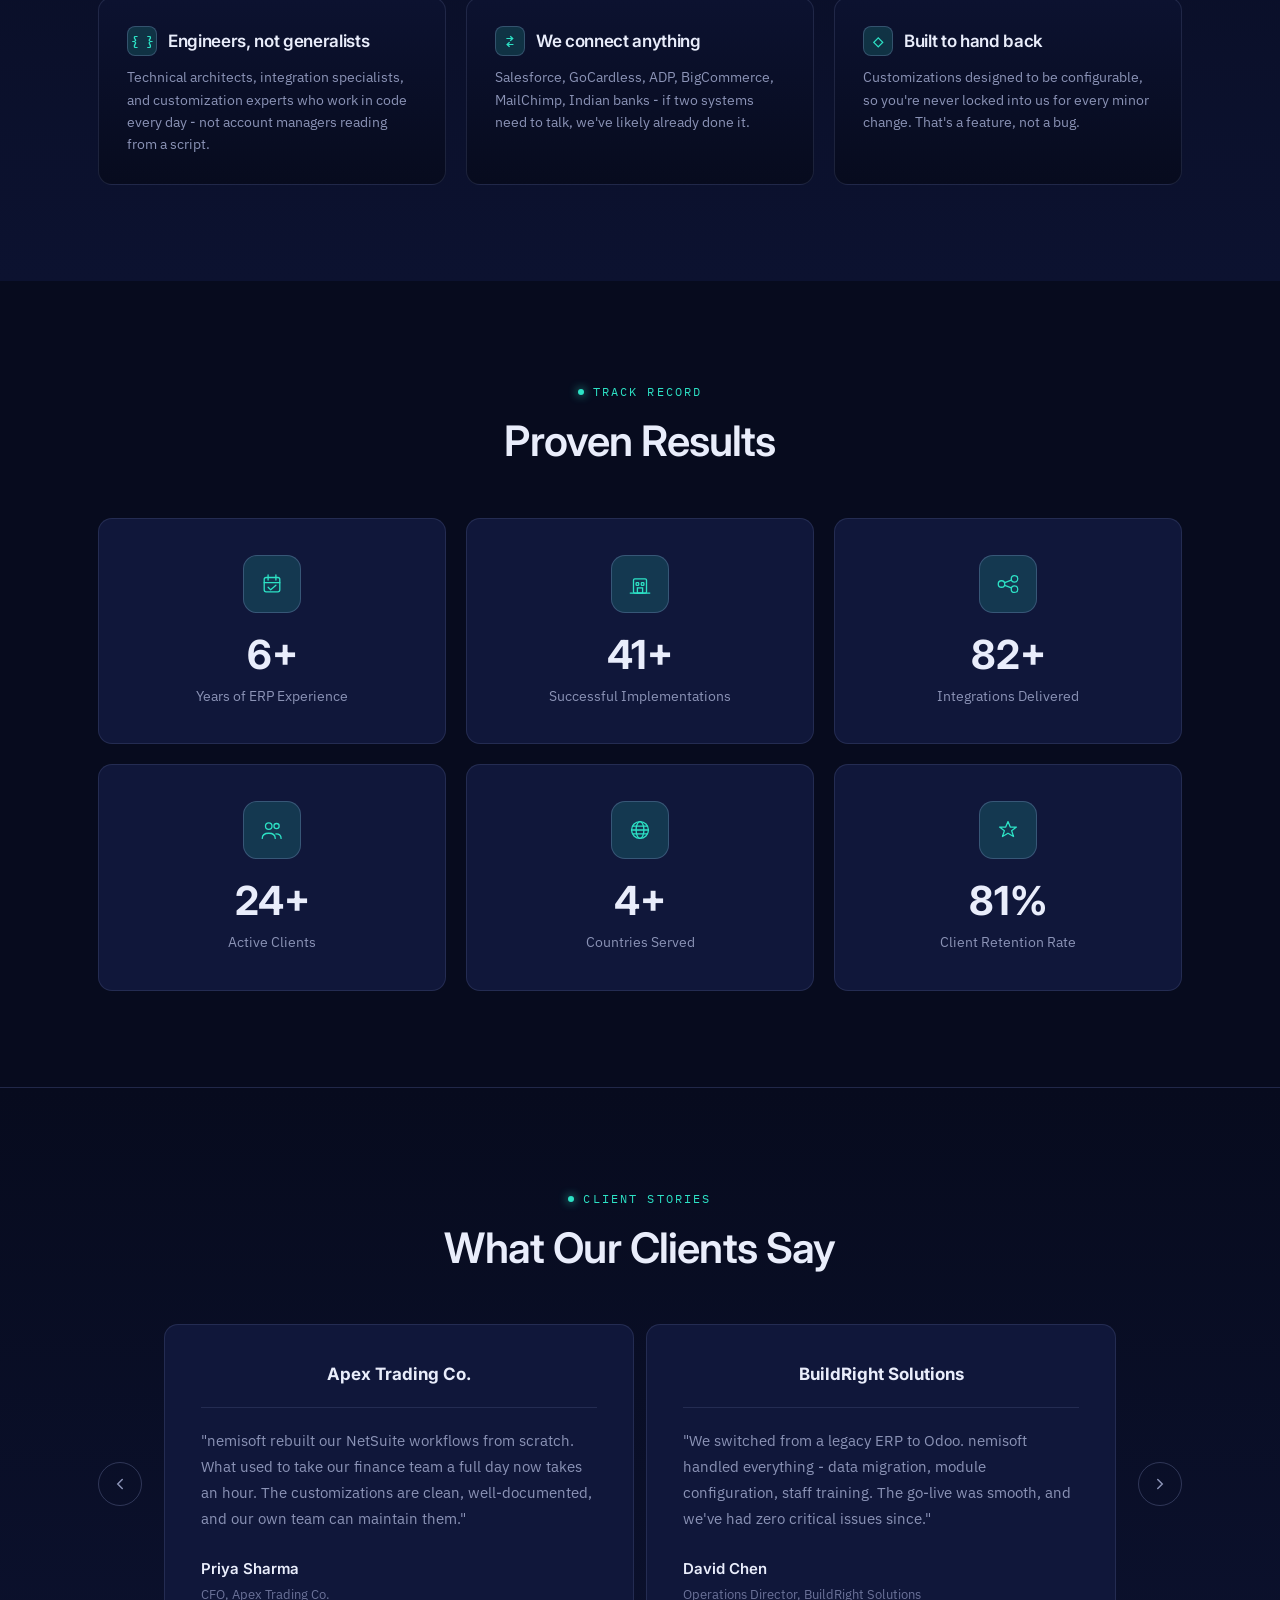
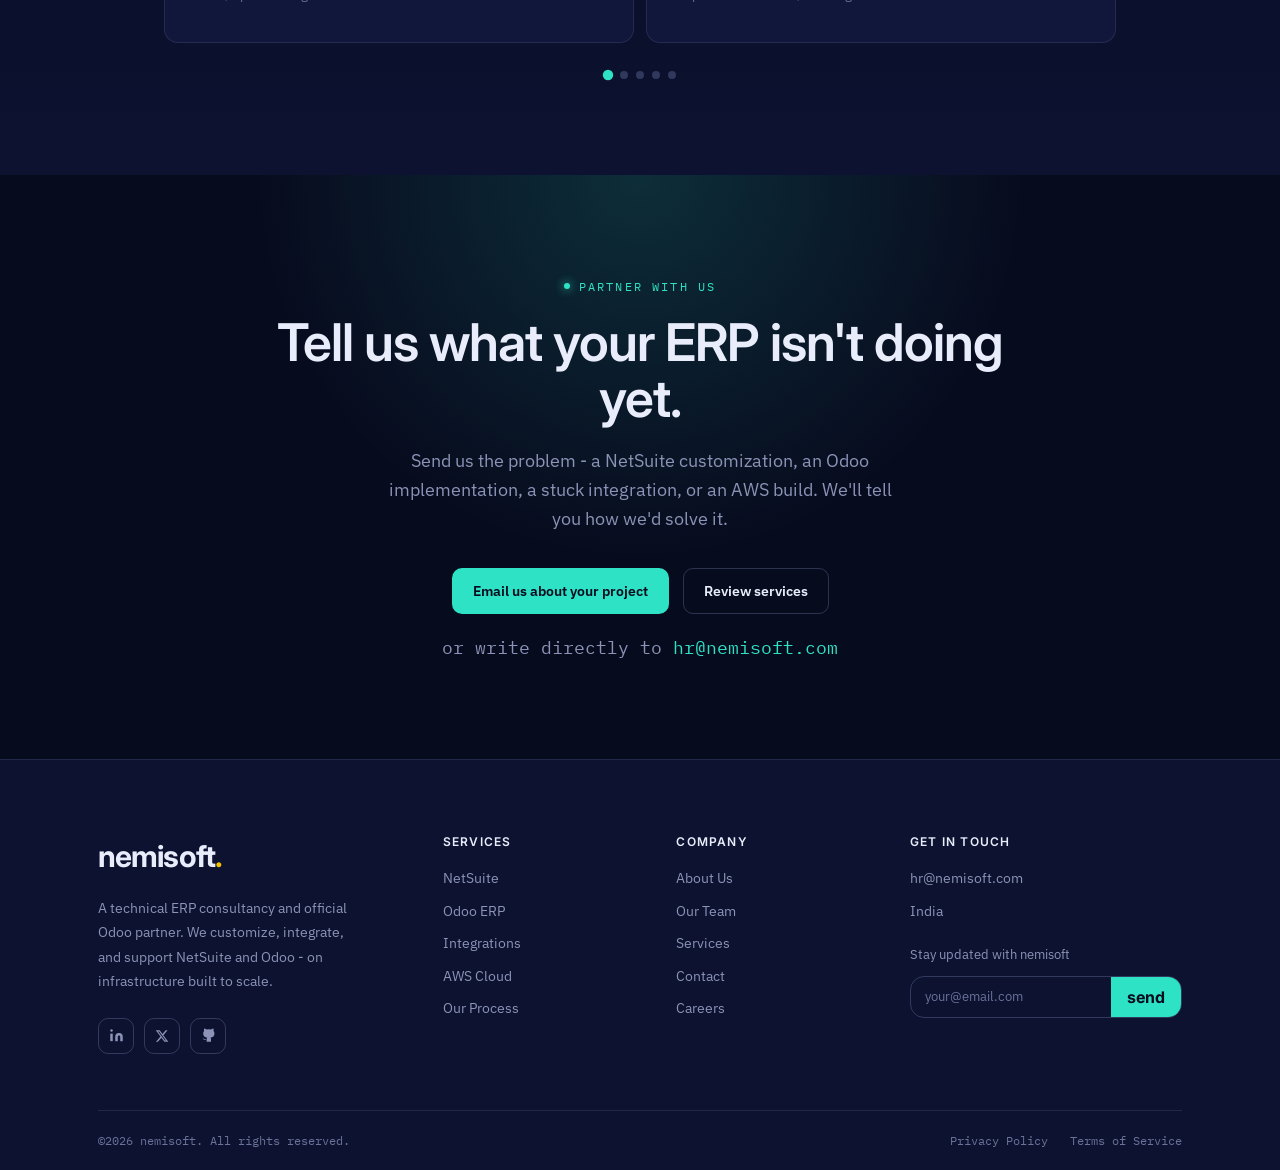
==== commit bb397368: "b" ====
--- a/index.html
+++ b/index.html
@@ -412,7 +412,7 @@
       </div>
     </div>
     <div class="footer-bottom">
-    <span class="copy">@2026 nemisoft. All rights reserved.</span>
+    <span class="copy">©2026 nemisoft. All rights reserved.</span>
       <div class="footer-bottom-links">
         <a href="#">Privacy Policy</a>
         <a href="#">Terms of Service</a>
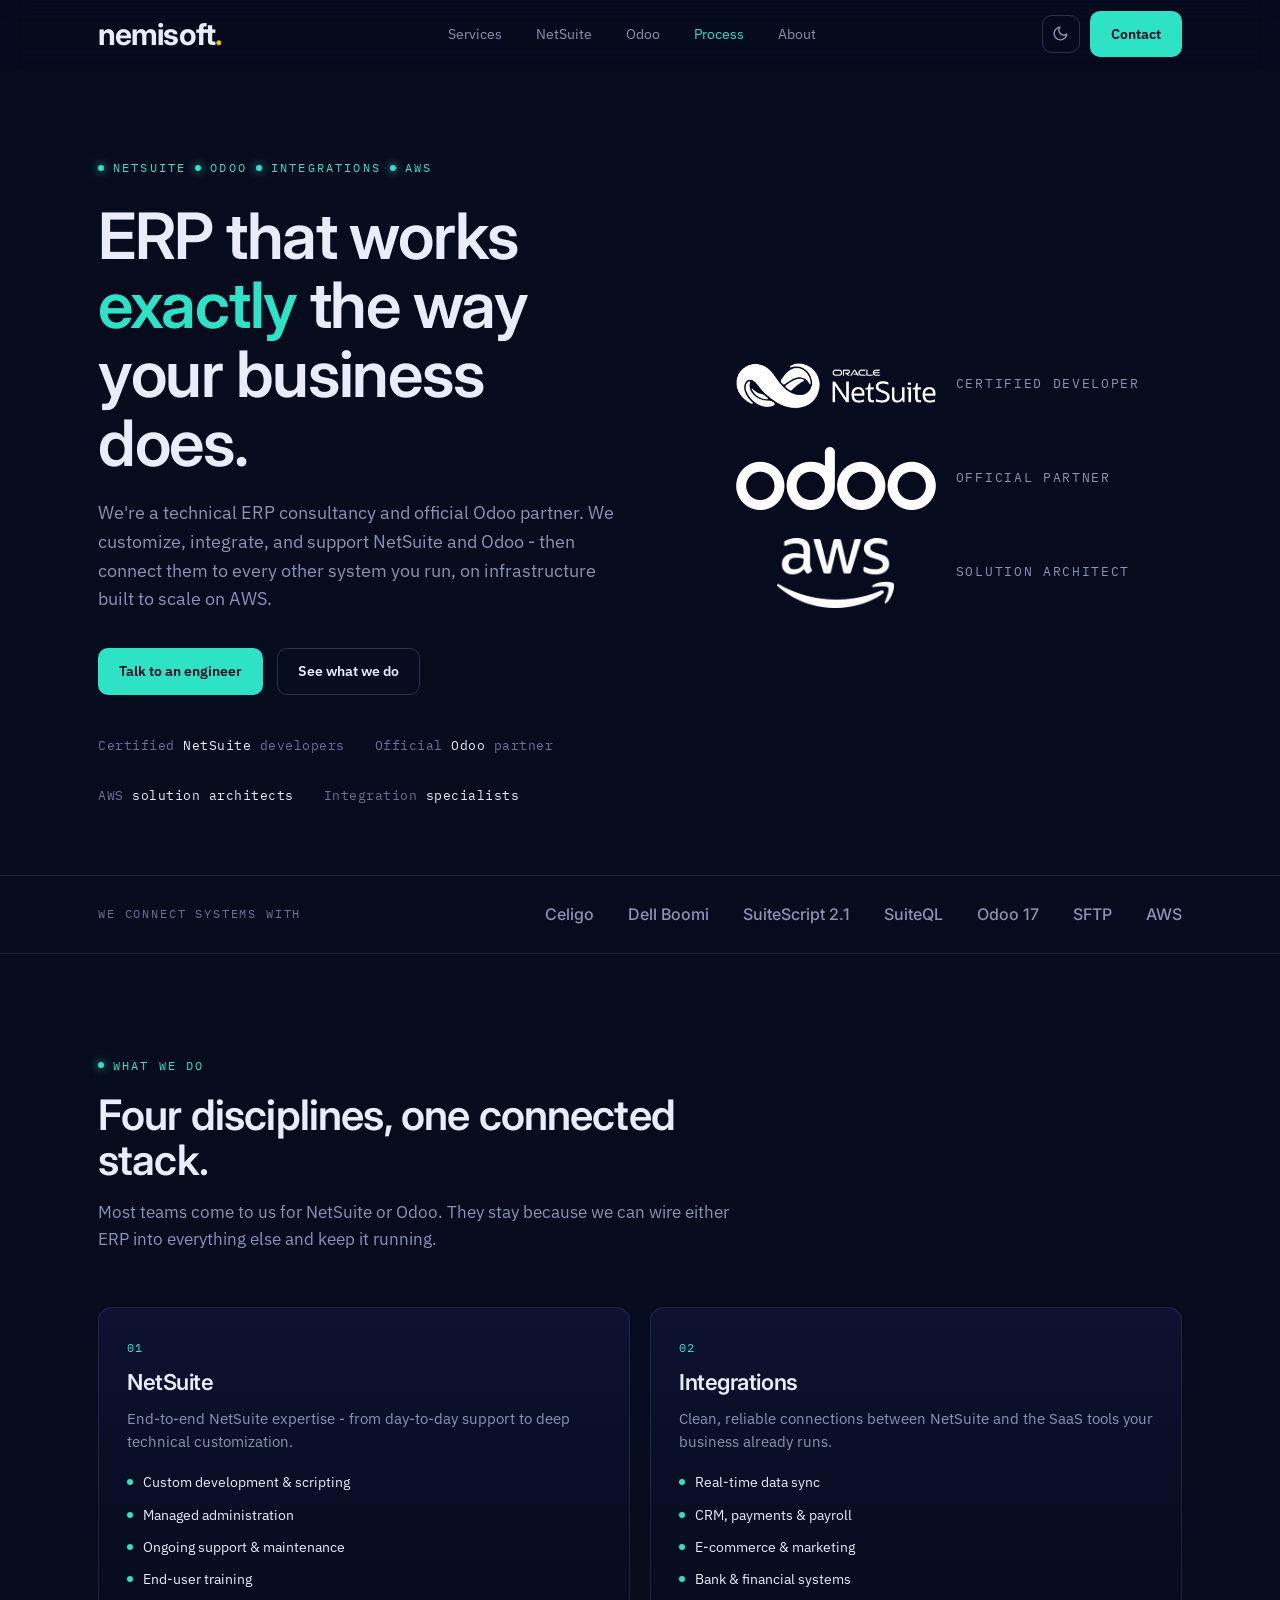
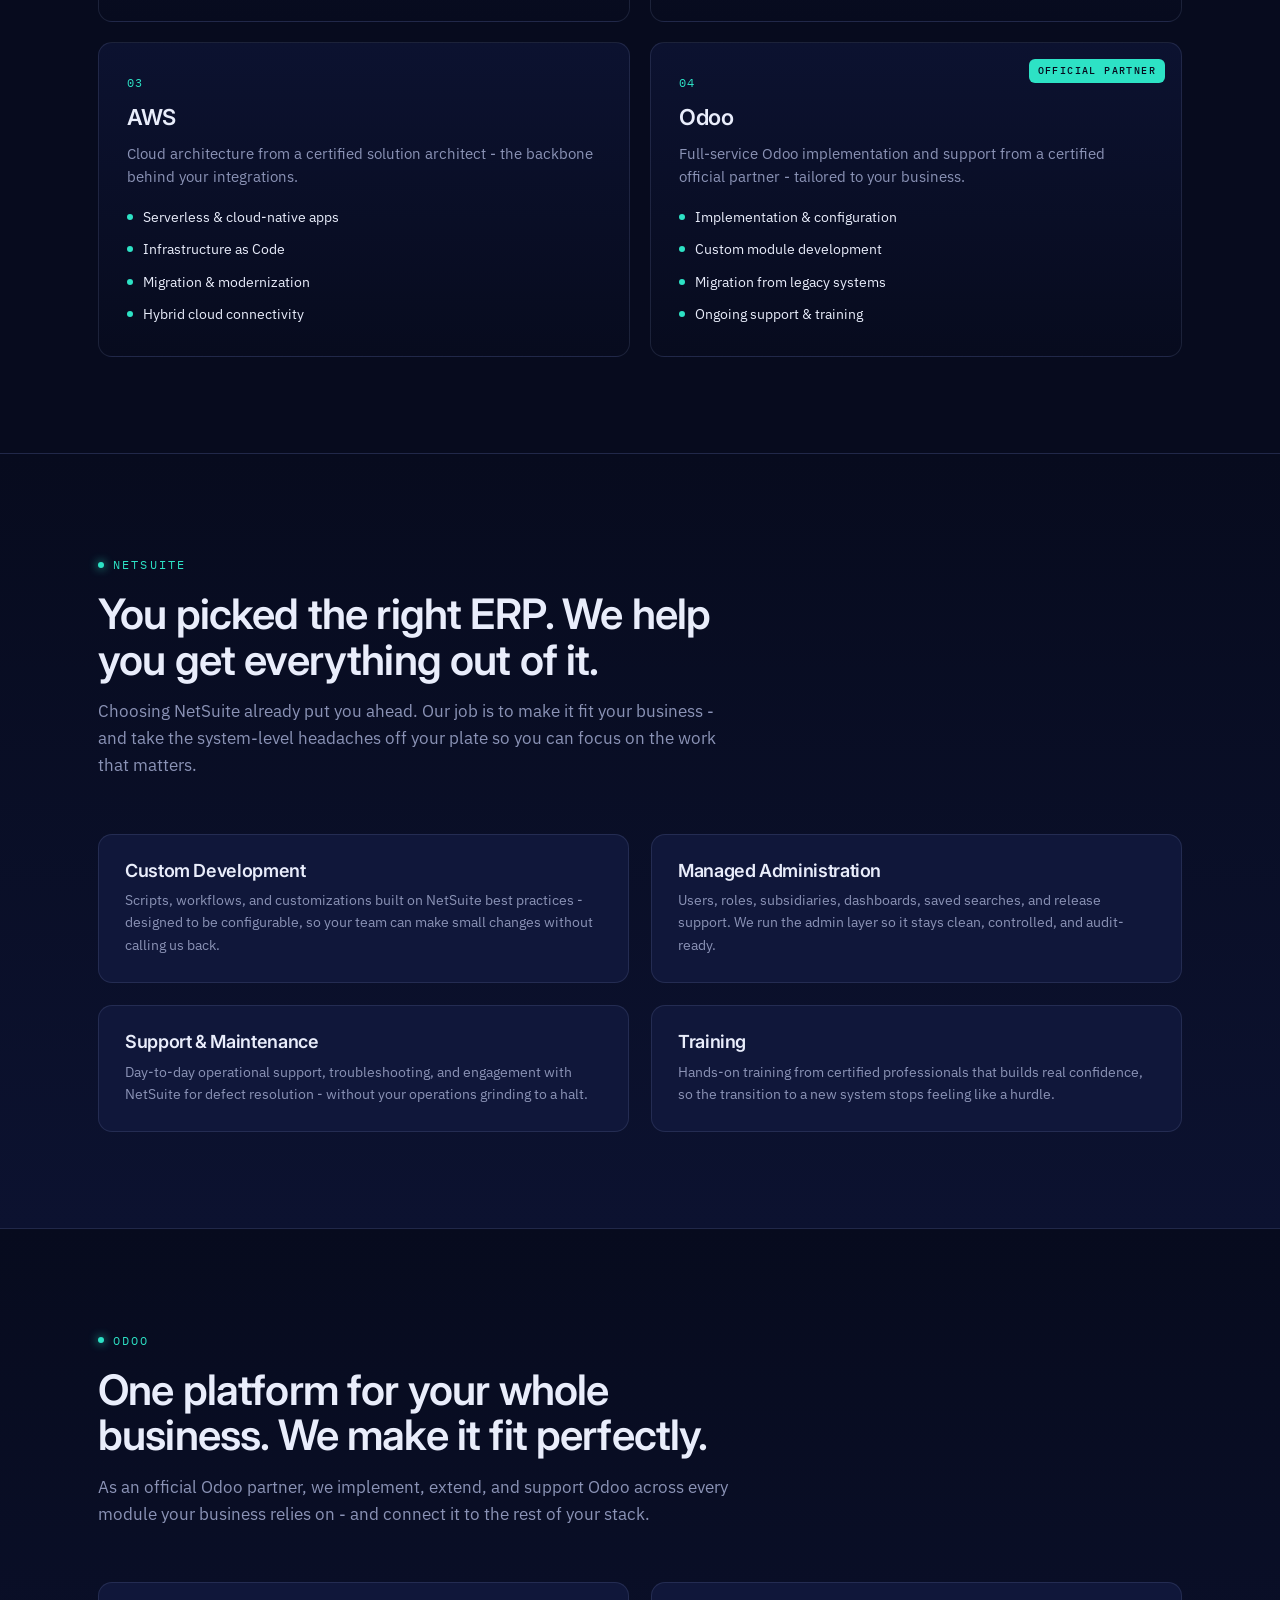
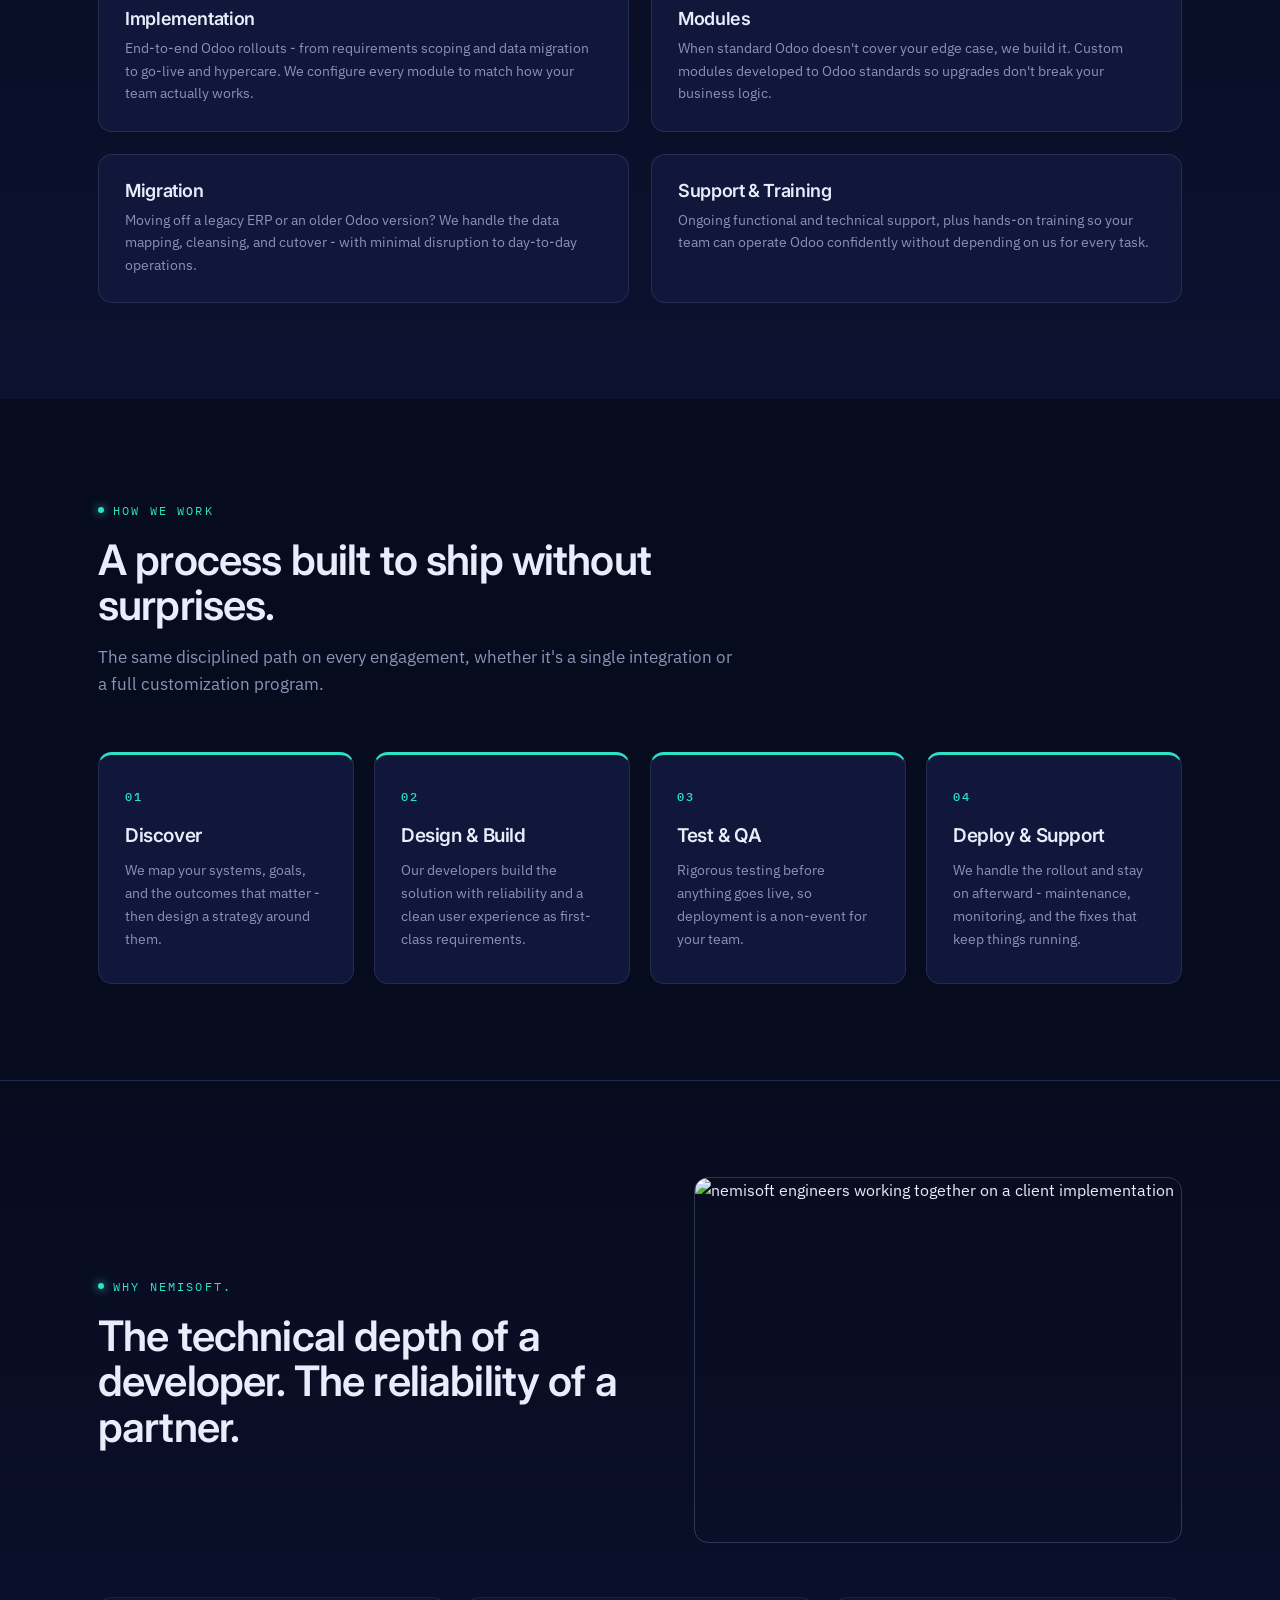
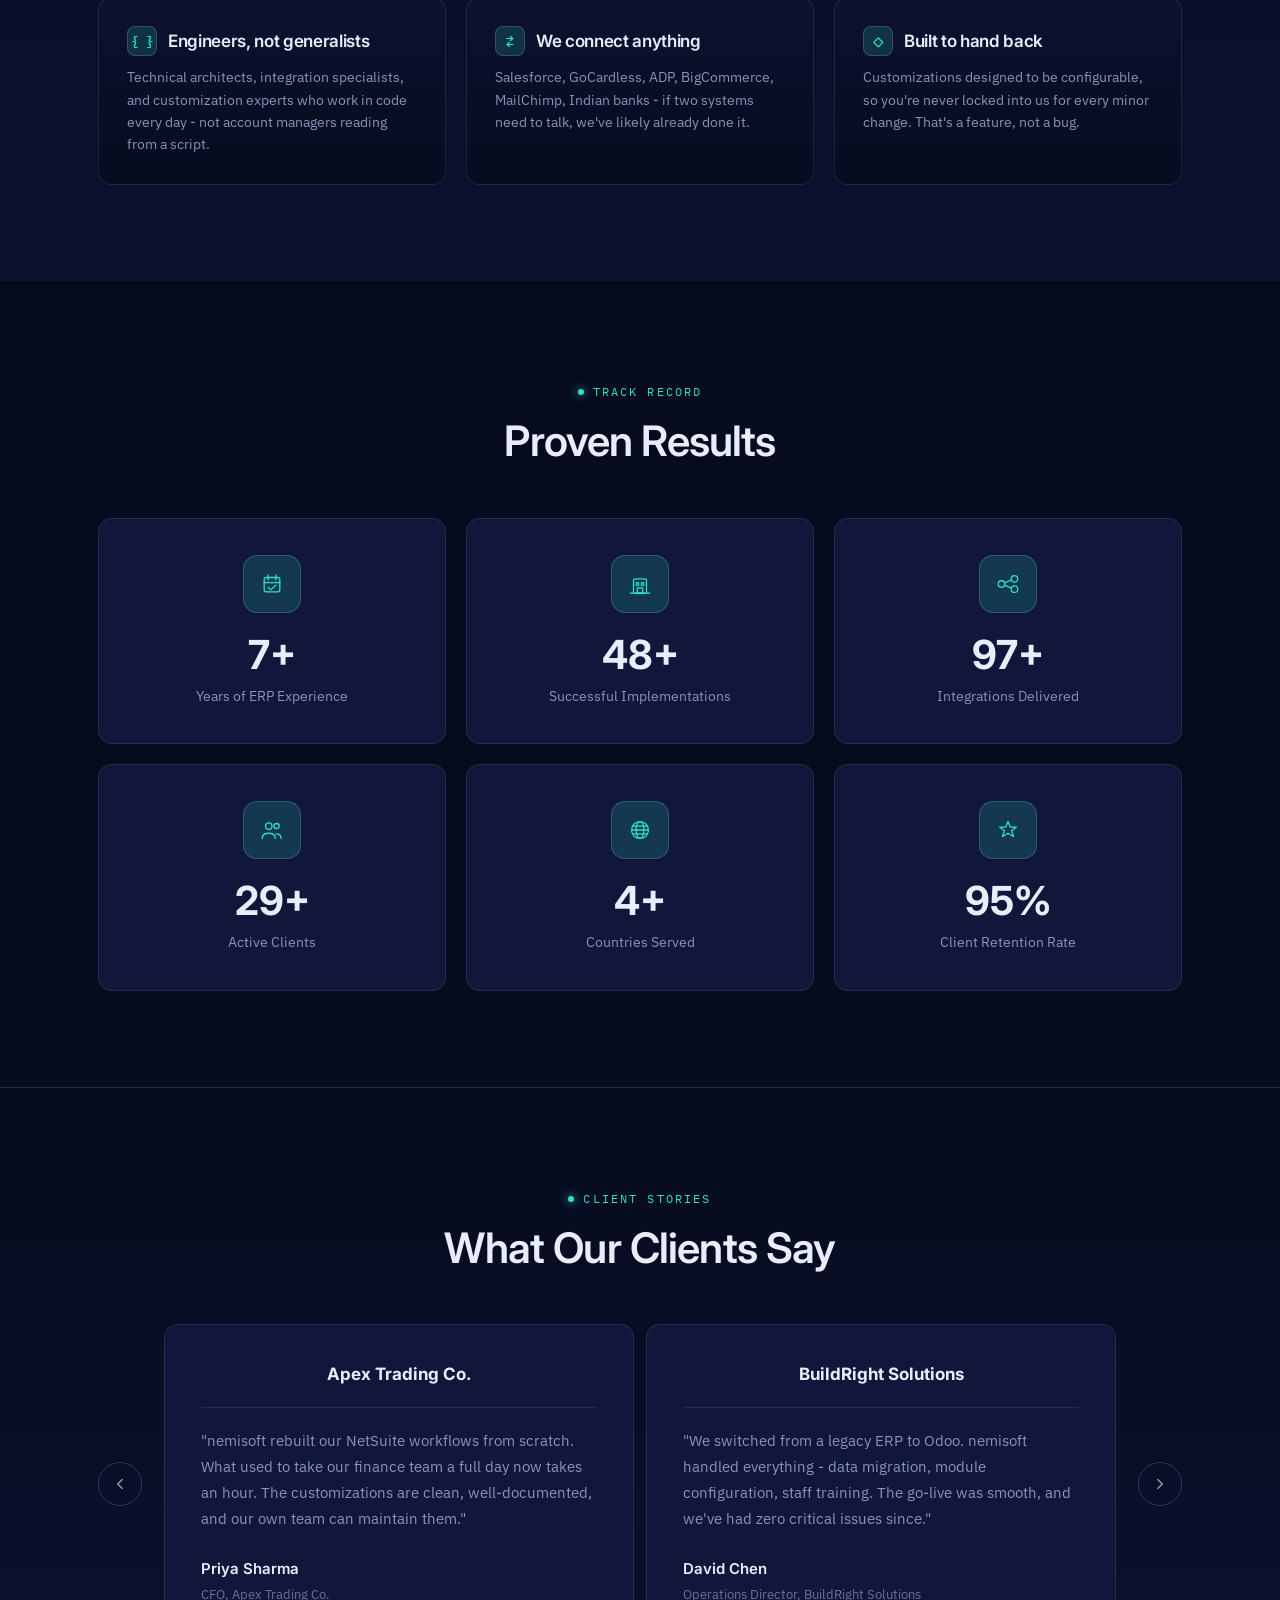
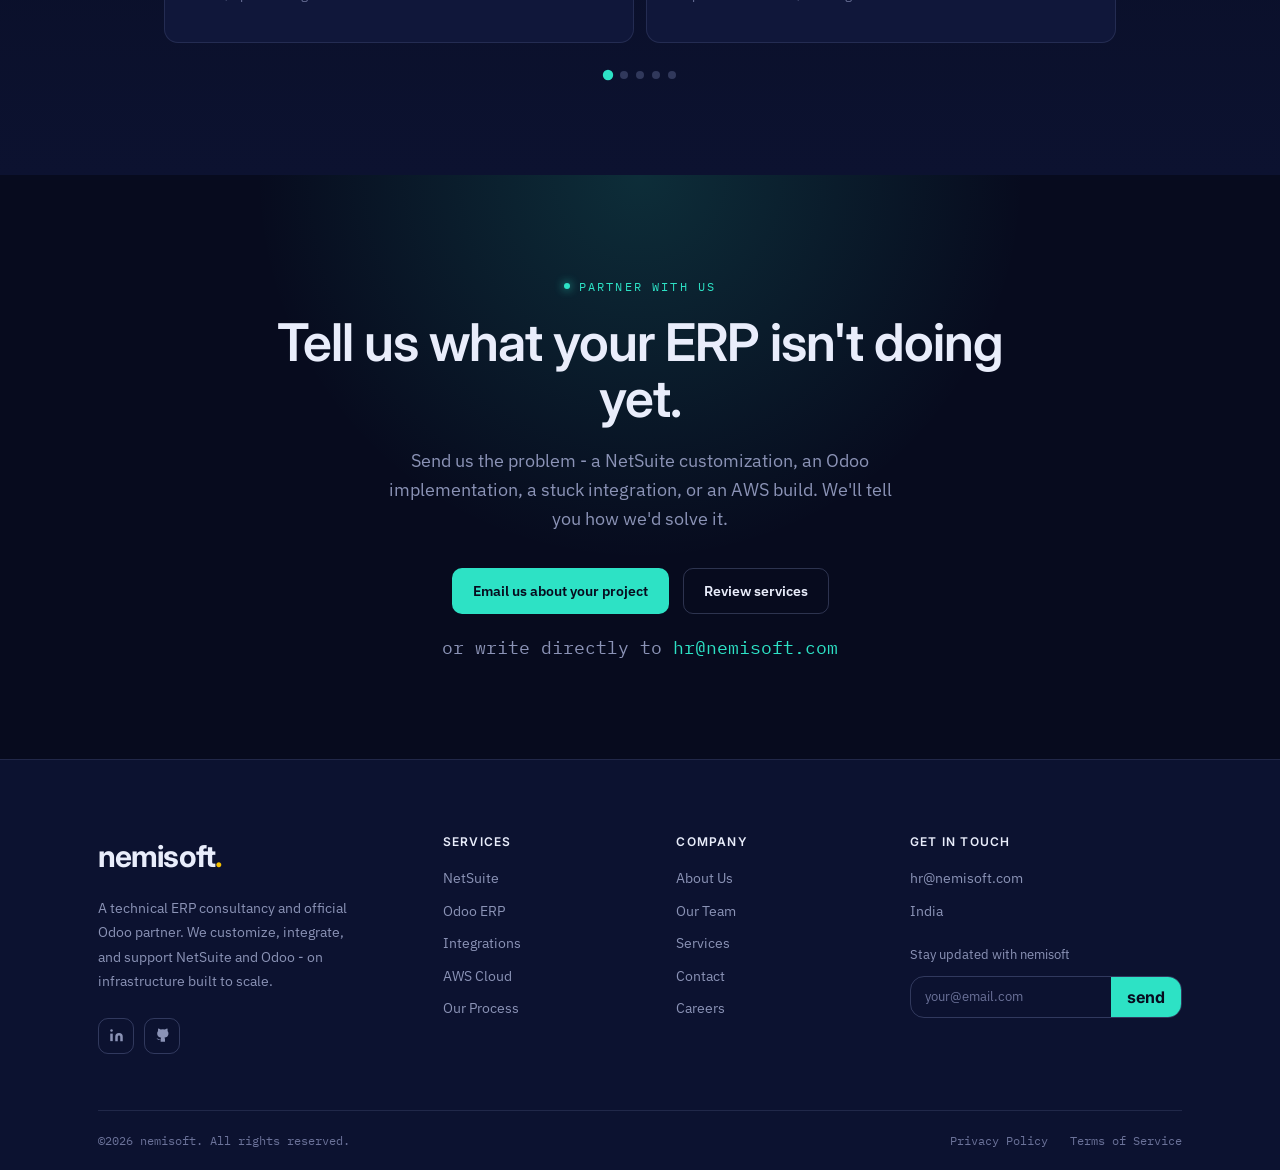
==== commit 250f1bd0: "f" ====
--- a/index.html
+++ b/index.html
@@ -367,11 +367,8 @@
         <a href="#top" class="logo">nemisoft<span class="dot">.</span></a>
         <p class="footer-brand-desc">A technical ERP consultancy and official Odoo partner. We customize, integrate, and support NetSuite and Odoo - on infrastructure built to scale.</p>
         <div class="footer-social">
-          <a href="#" aria-label="LinkedIn">
+          <a href="https://www.linkedin.com/company/nemisoft/home" aria-label="LinkedIn">
             <svg width="15" height="15" viewBox="0 0 24 24" fill="currentColor"><path d="M16 8a6 6 0 0 1 6 6v7h-4v-7a2 2 0 0 0-2-2 2 2 0 0 0-2 2v7h-4v-7a6 6 0 0 1 6-6z"/><rect x="2" y="9" width="4" height="12"/><circle cx="4" cy="4" r="2"/></svg>
-          </a>
-          <a href="#" aria-label="X (Twitter)">
-            <svg width="14" height="14" viewBox="0 0 24 24" fill="currentColor"><path d="M18.244 2.25h3.308l-7.227 8.26 8.502 11.24H16.17l-5.214-6.817L4.99 21.75H1.68l7.73-8.835L1.254 2.25H8.08l4.713 6.231zm-1.161 17.52h1.833L7.084 4.126H5.117z"/></svg>
           </a>
           <a href="#" aria-label="GitHub">
             <svg width="15" height="15" viewBox="0 0 24 24" fill="currentColor"><path d="M9 19c-5 1.5-5-2.5-7-3m14 6v-3.87a3.37 3.37 0 0 0-.94-2.61c3.14-.35 6.44-1.54 6.44-7A5.44 5.44 0 0 0 20 4.77 5.07 5.07 0 0 0 19.91 1S18.73.65 16 2.48a13.38 13.38 0 0 0-7 0C6.27.65 5.09 1 5.09 1A5.07 5.07 0 0 0 5 4.77a5.44 5.44 0 0 0-1.5 3.78c0 5.42 3.3 6.61 6.44 7A3.37 3.37 0 0 0 9 18.13V22"/></svg>
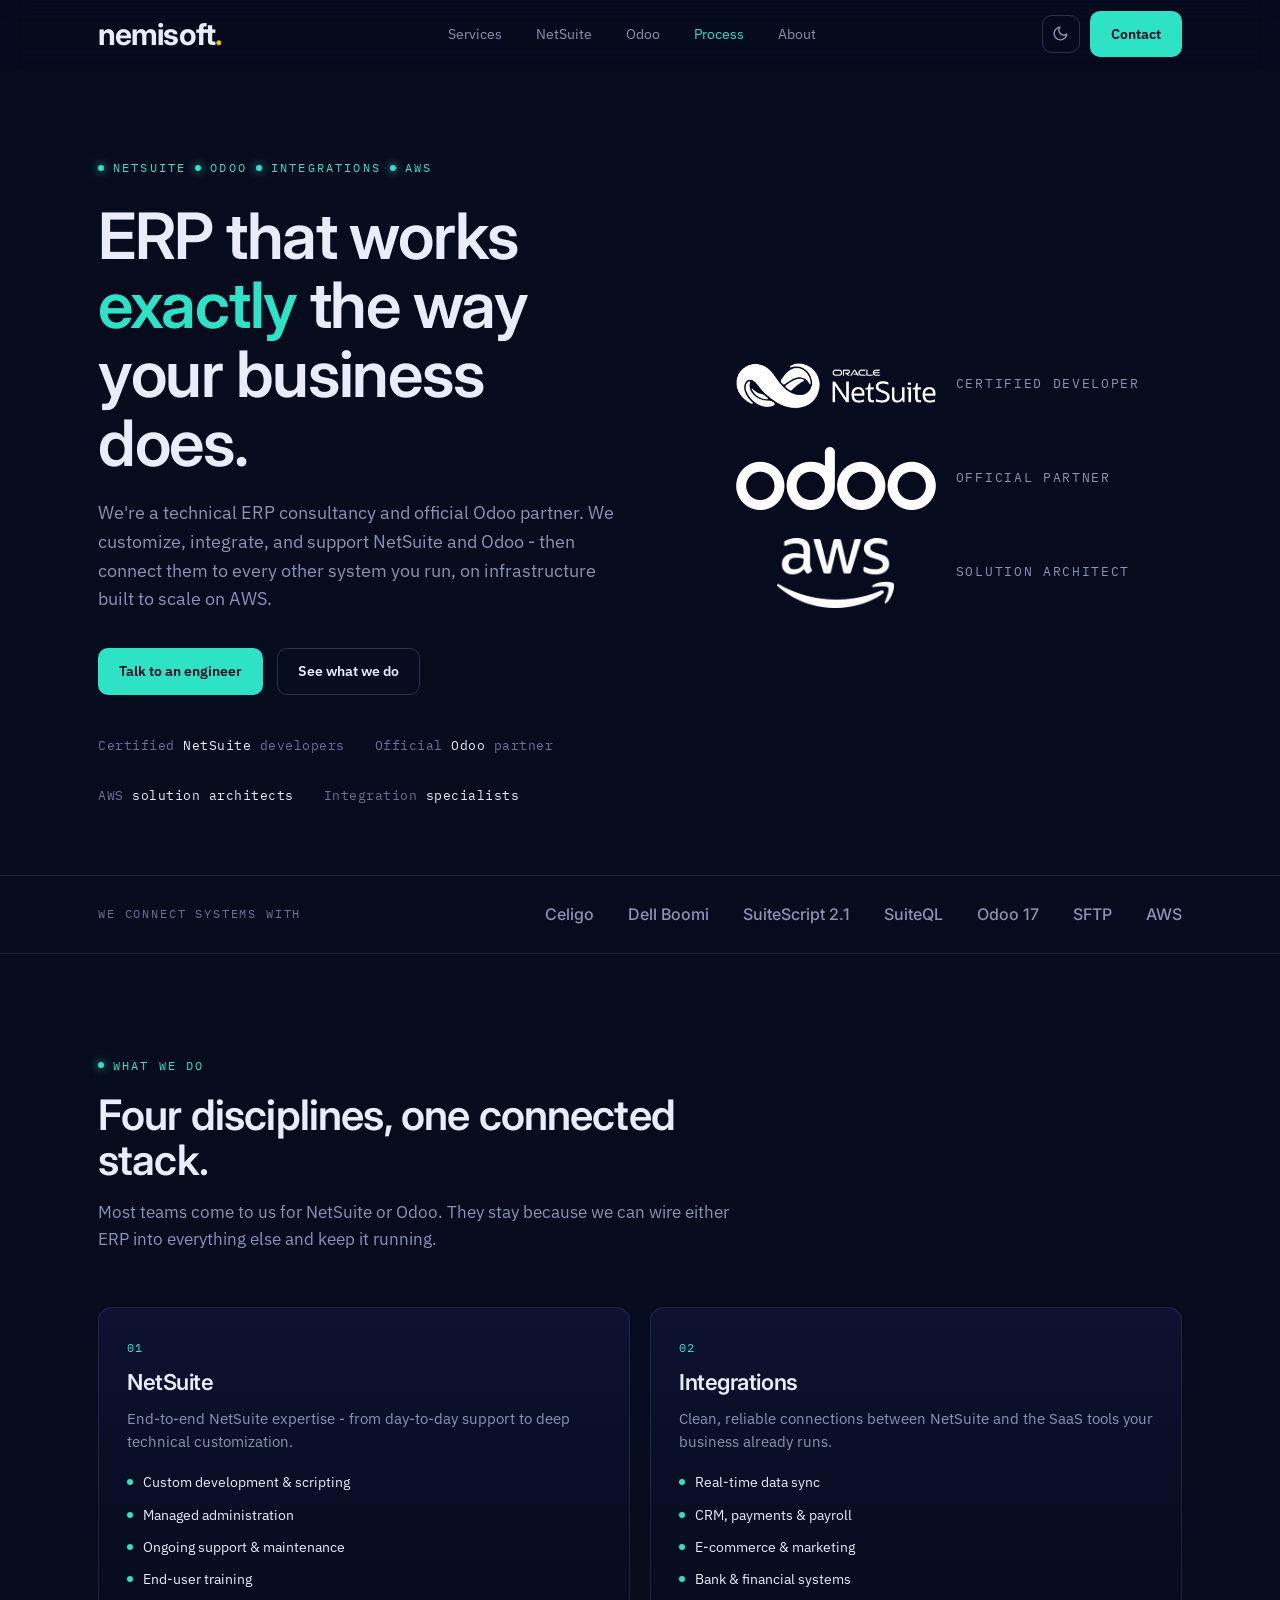
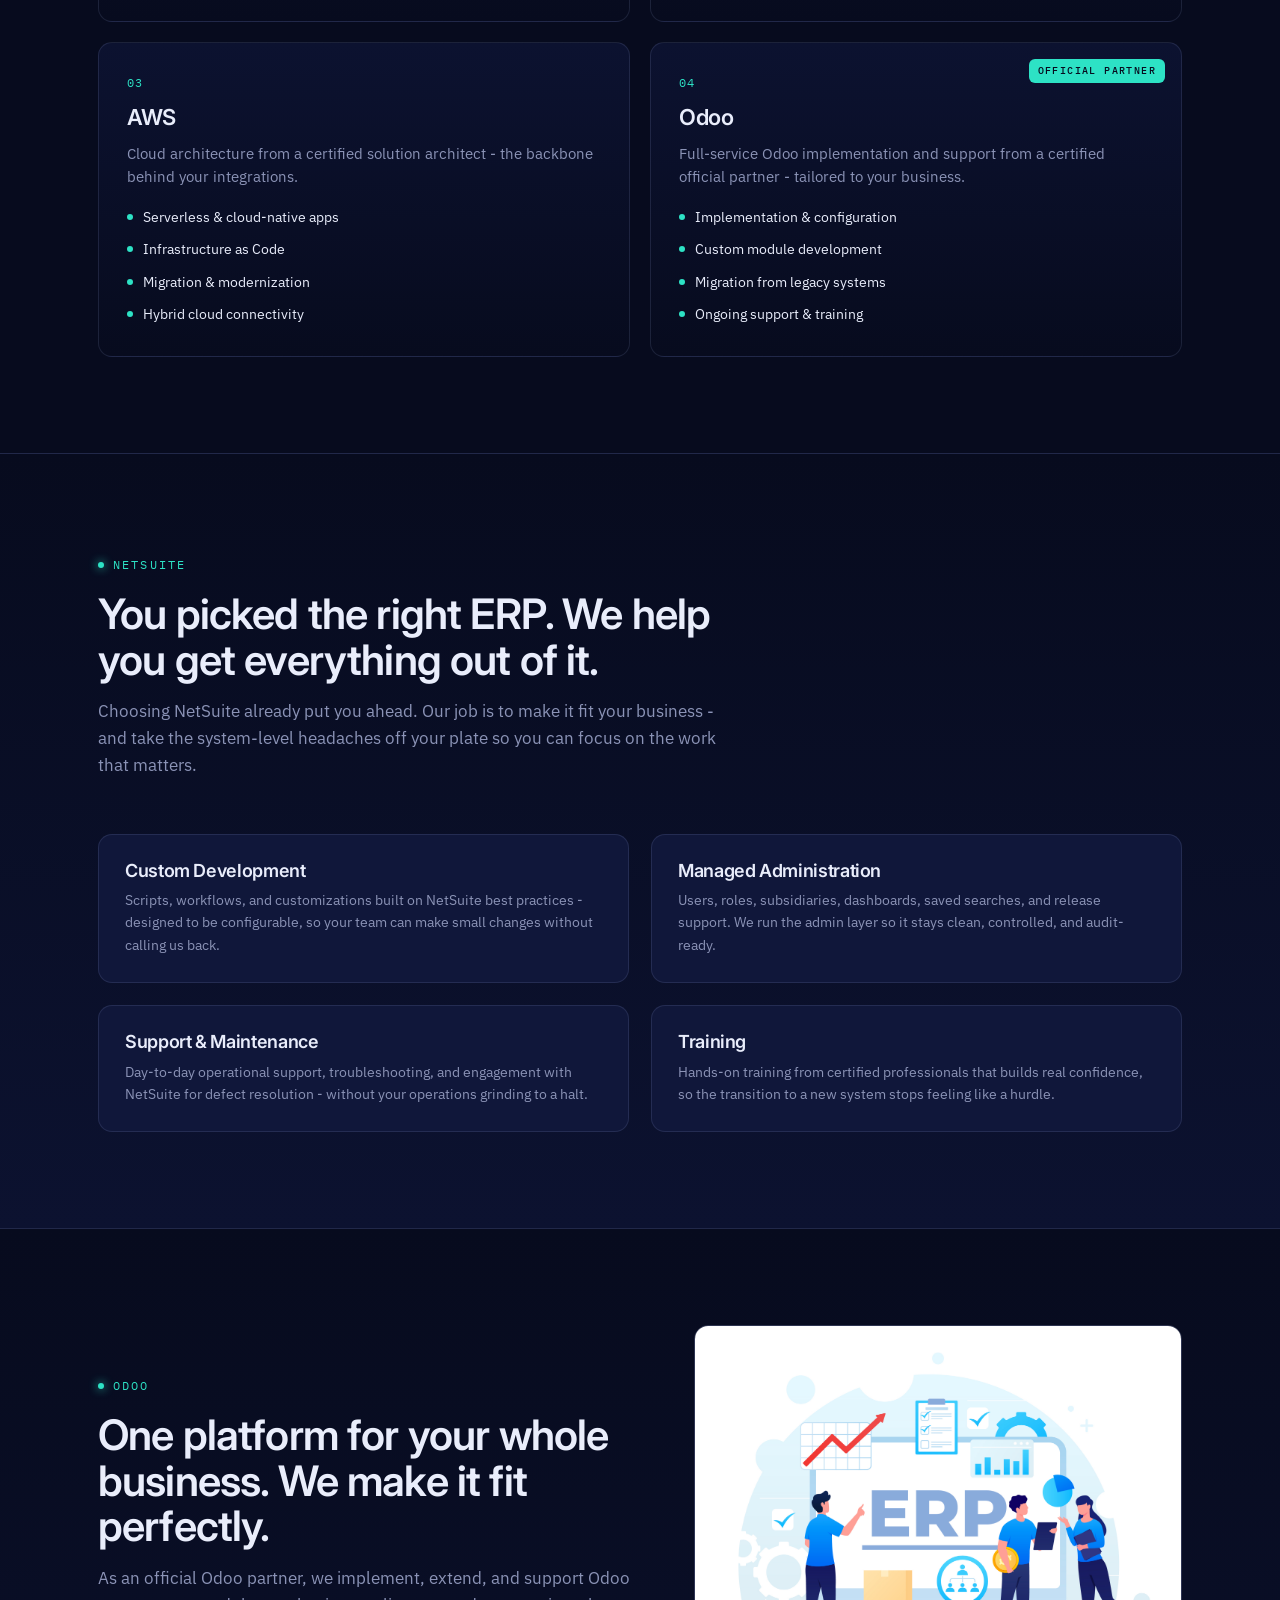
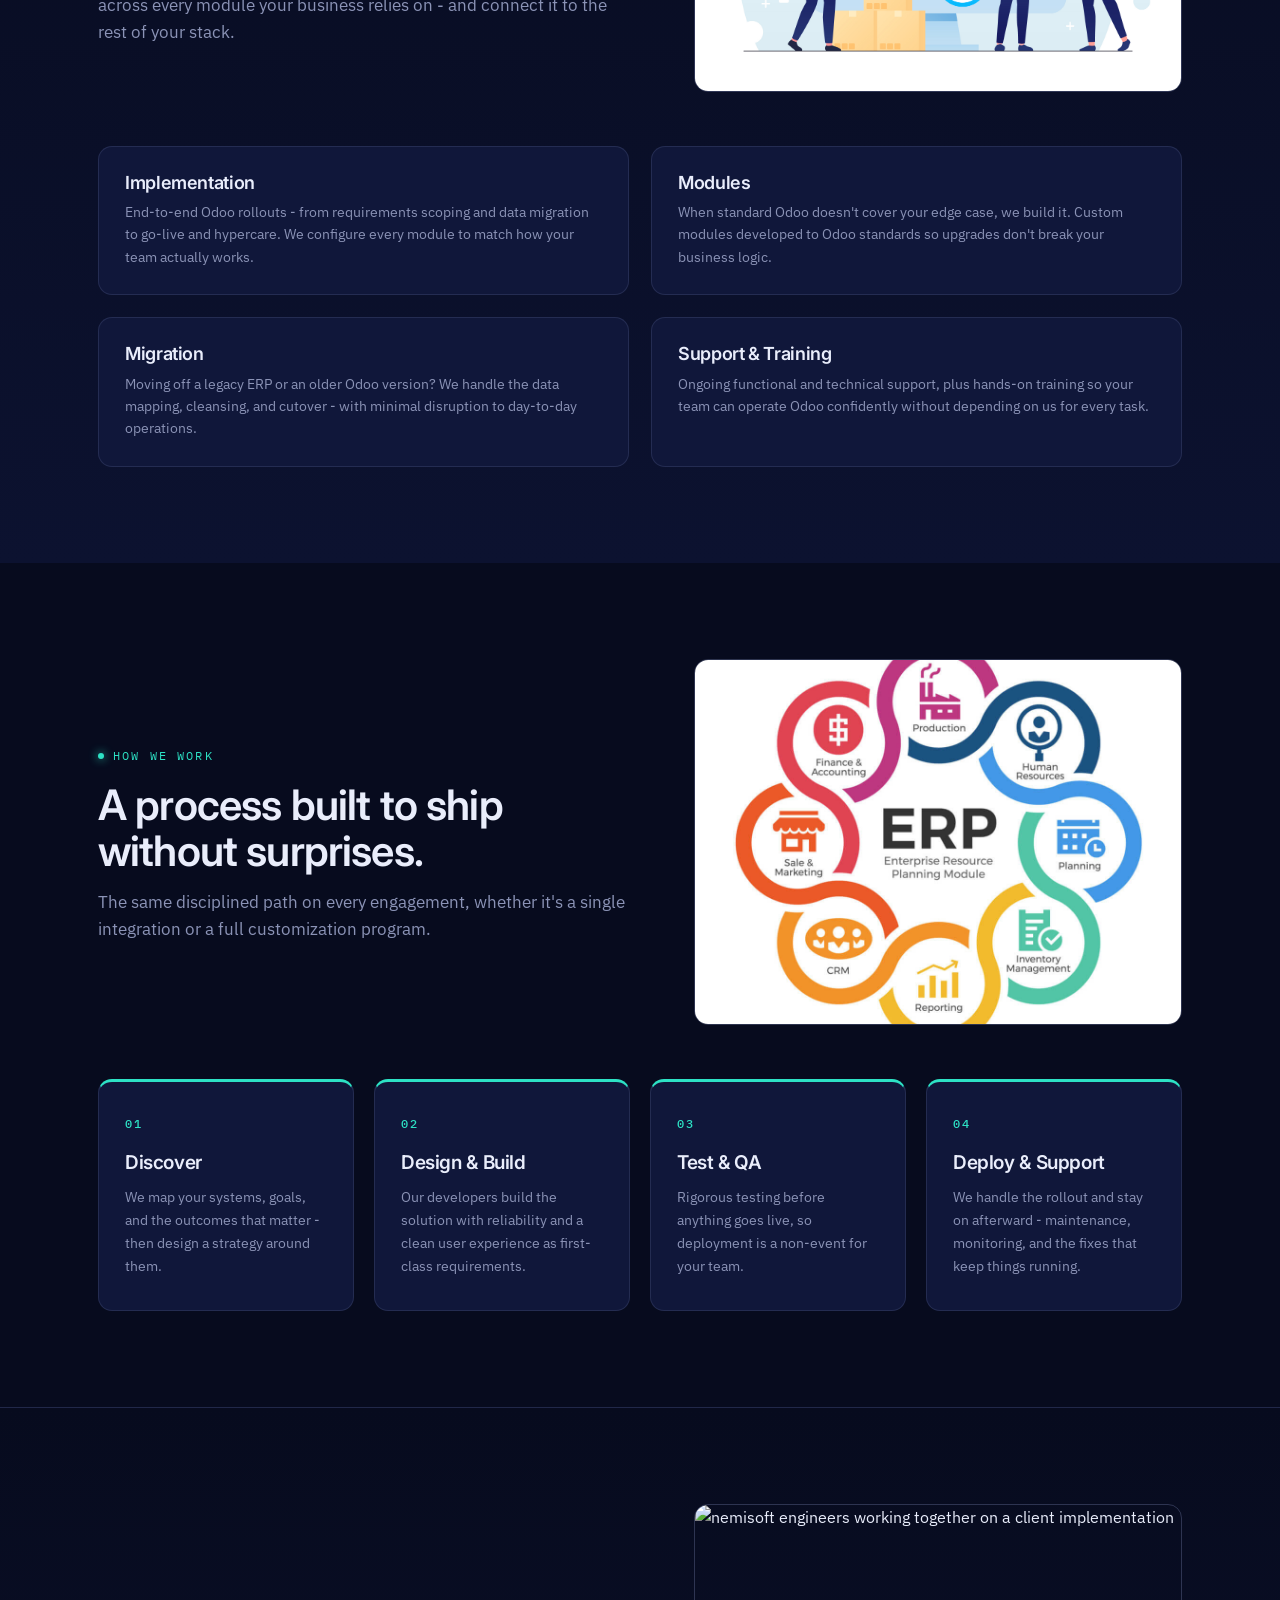
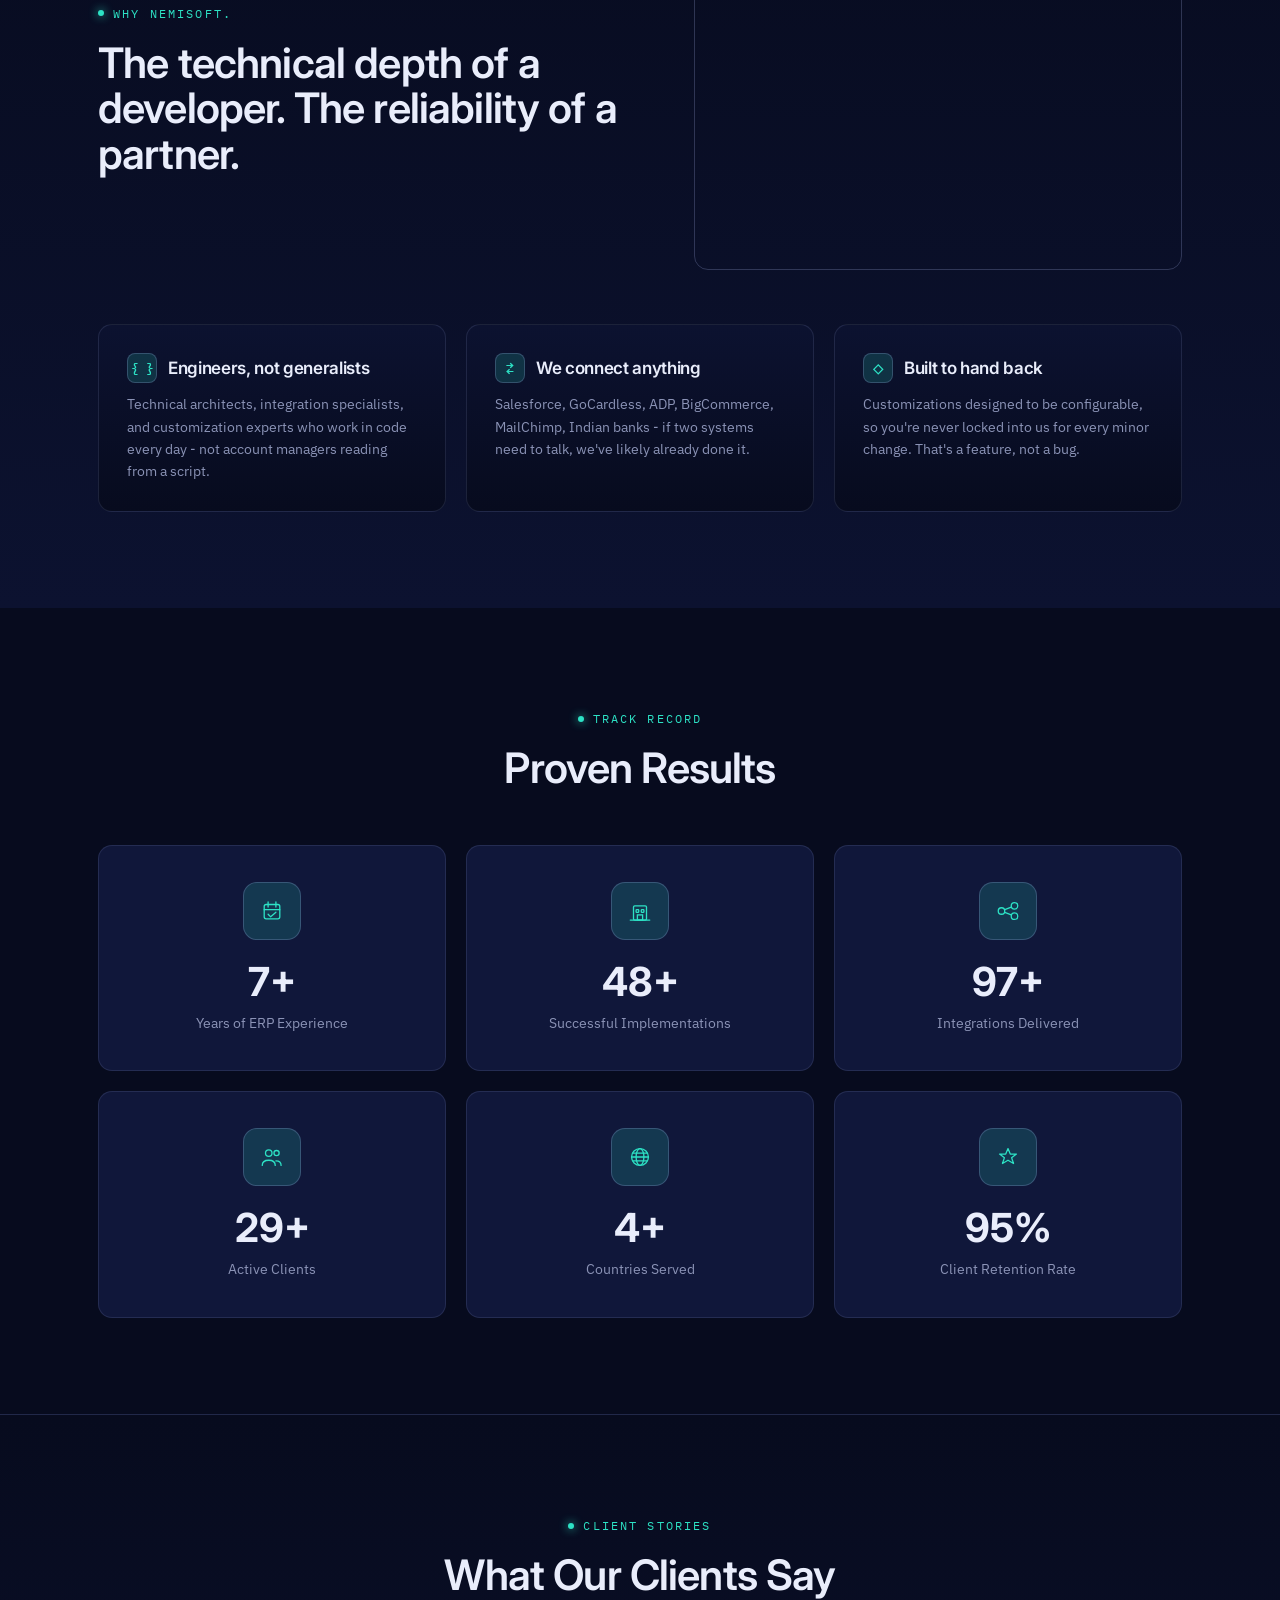
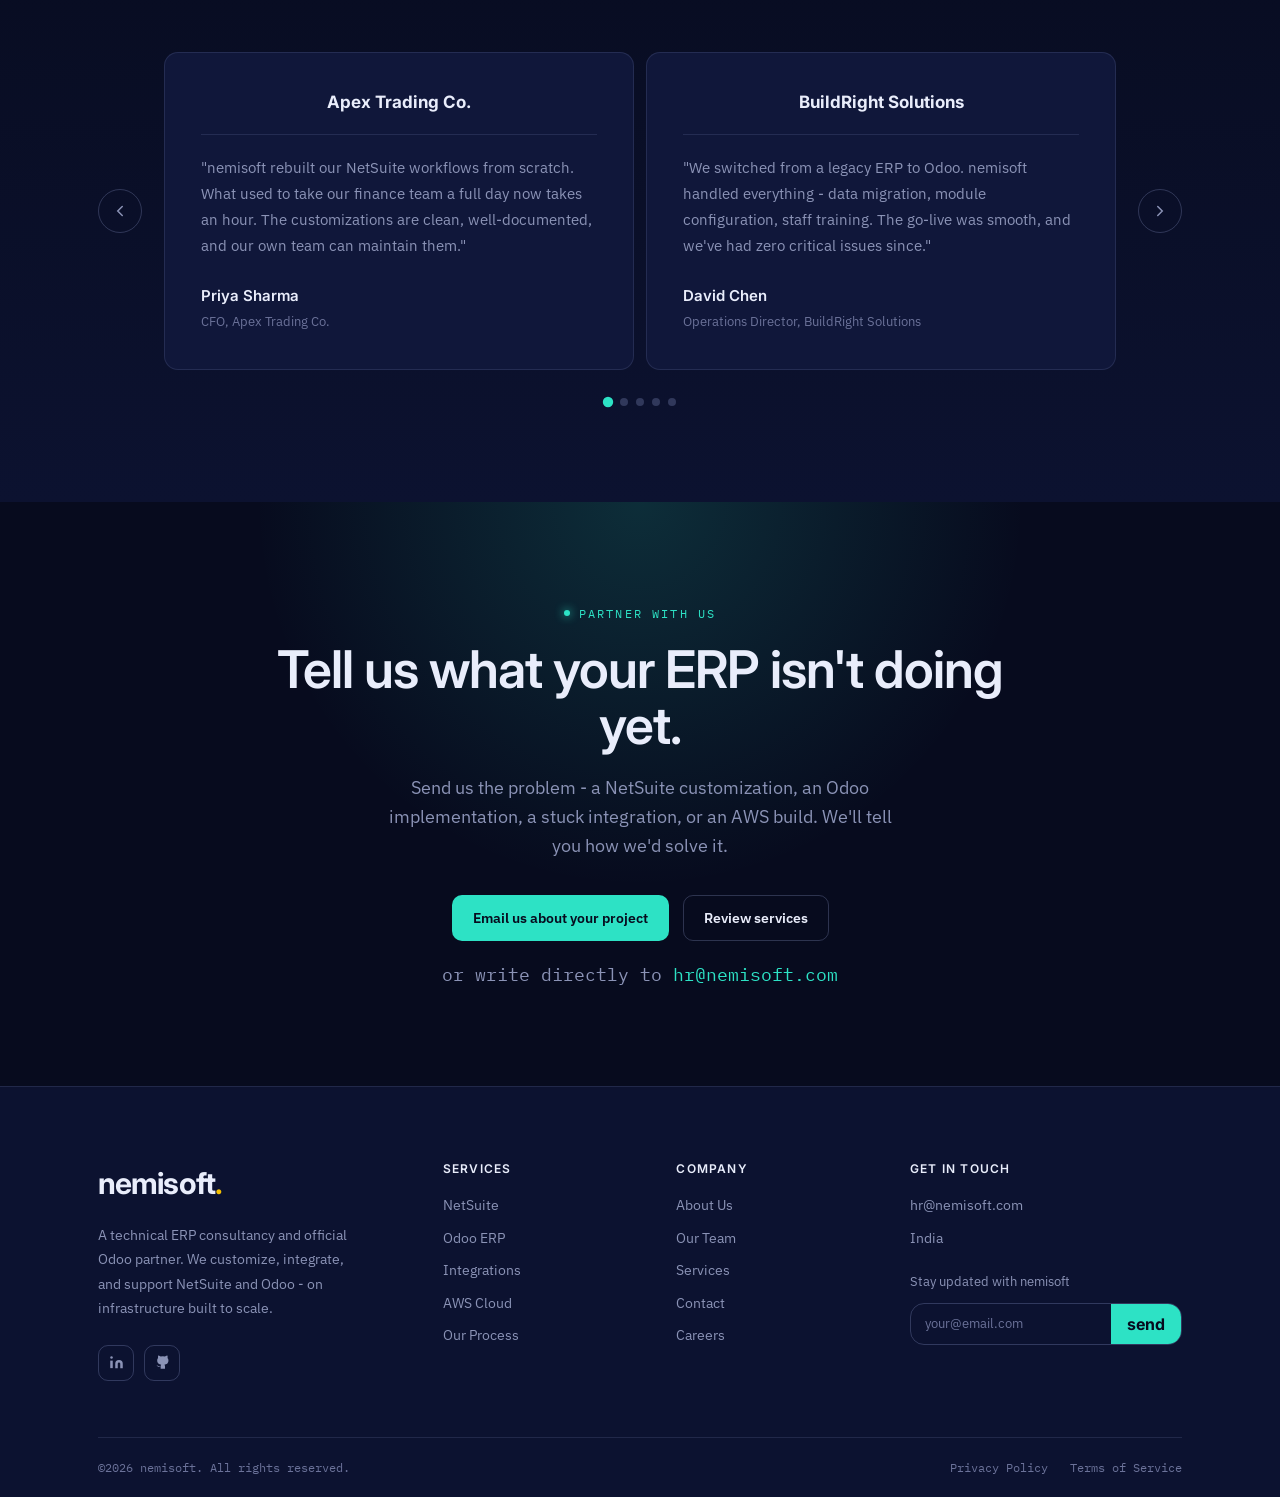
==== commit a15db1ac: "v" ====
--- a/index.html
+++ b/index.html
@@ -161,10 +161,15 @@
 <!-- ODOO DETAIL -->
 <section class="ns" id="odoo-detail">
   <div class="wrap">
-    <div class="sec-head reveal">
-      <span class="eyebrow">Odoo</span>
-      <h2>One platform for your whole business. We make it fit perfectly.</h2>
-      <p>As an official Odoo partner, we implement, extend, and support Odoo across every module your business relies on - and connect it to the rest of your stack.</p>
+    <div class="why-head">
+      <div class="sec-head reveal">
+        <span class="eyebrow">Odoo</span>
+        <h2>One platform for your whole business. We make it fit perfectly.</h2>
+        <p>As an official Odoo partner, we implement, extend, and support Odoo across every module your business relies on - and connect it to the rest of your stack.</p>
+      </div>
+      <div class="why-photo reveal">
+        <img src="ERP.jpg" alt="ERP process illustration - discovery, build, testing, and deployment">
+      </div>
     </div>
     <div class="ns-grid">
       <div class="ns-item reveal"><h3>Implementation</h3><p>End-to-end Odoo rollouts - from requirements scoping and data migration to go-live and hypercare. We configure every module to match how your team actually works.</p></div>
@@ -178,10 +183,15 @@
 <!-- PROCESS -->
 <section id="process">
   <div class="wrap">
-    <div class="sec-head reveal">
-      <span class="eyebrow">How we work</span>
-      <h2>A process built to ship without surprises.</h2>
-      <p>The same disciplined path on every engagement, whether it's a single integration or a full customization program.</p>
+    <div class="why-head">
+      <div class="sec-head reveal">
+        <span class="eyebrow">How we work</span>
+        <h2>A process built to ship without surprises.</h2>
+        <p>The same disciplined path on every engagement, whether it's a single integration or a full customization program.</p>
+      </div>
+      <div class="why-photo reveal">
+        <img src="ERP-Lifecycle.jpg" alt="ERP lifecycle illustration - discovery, build, testing, and deployment">
+      </div>
     </div>
     <div class="proc">
       <div class="step reveal"><div class="n">01</div><h3>Discover</h3><p>We map your systems, goals, and the outcomes that matter - then design a strategy around them.</p></div>
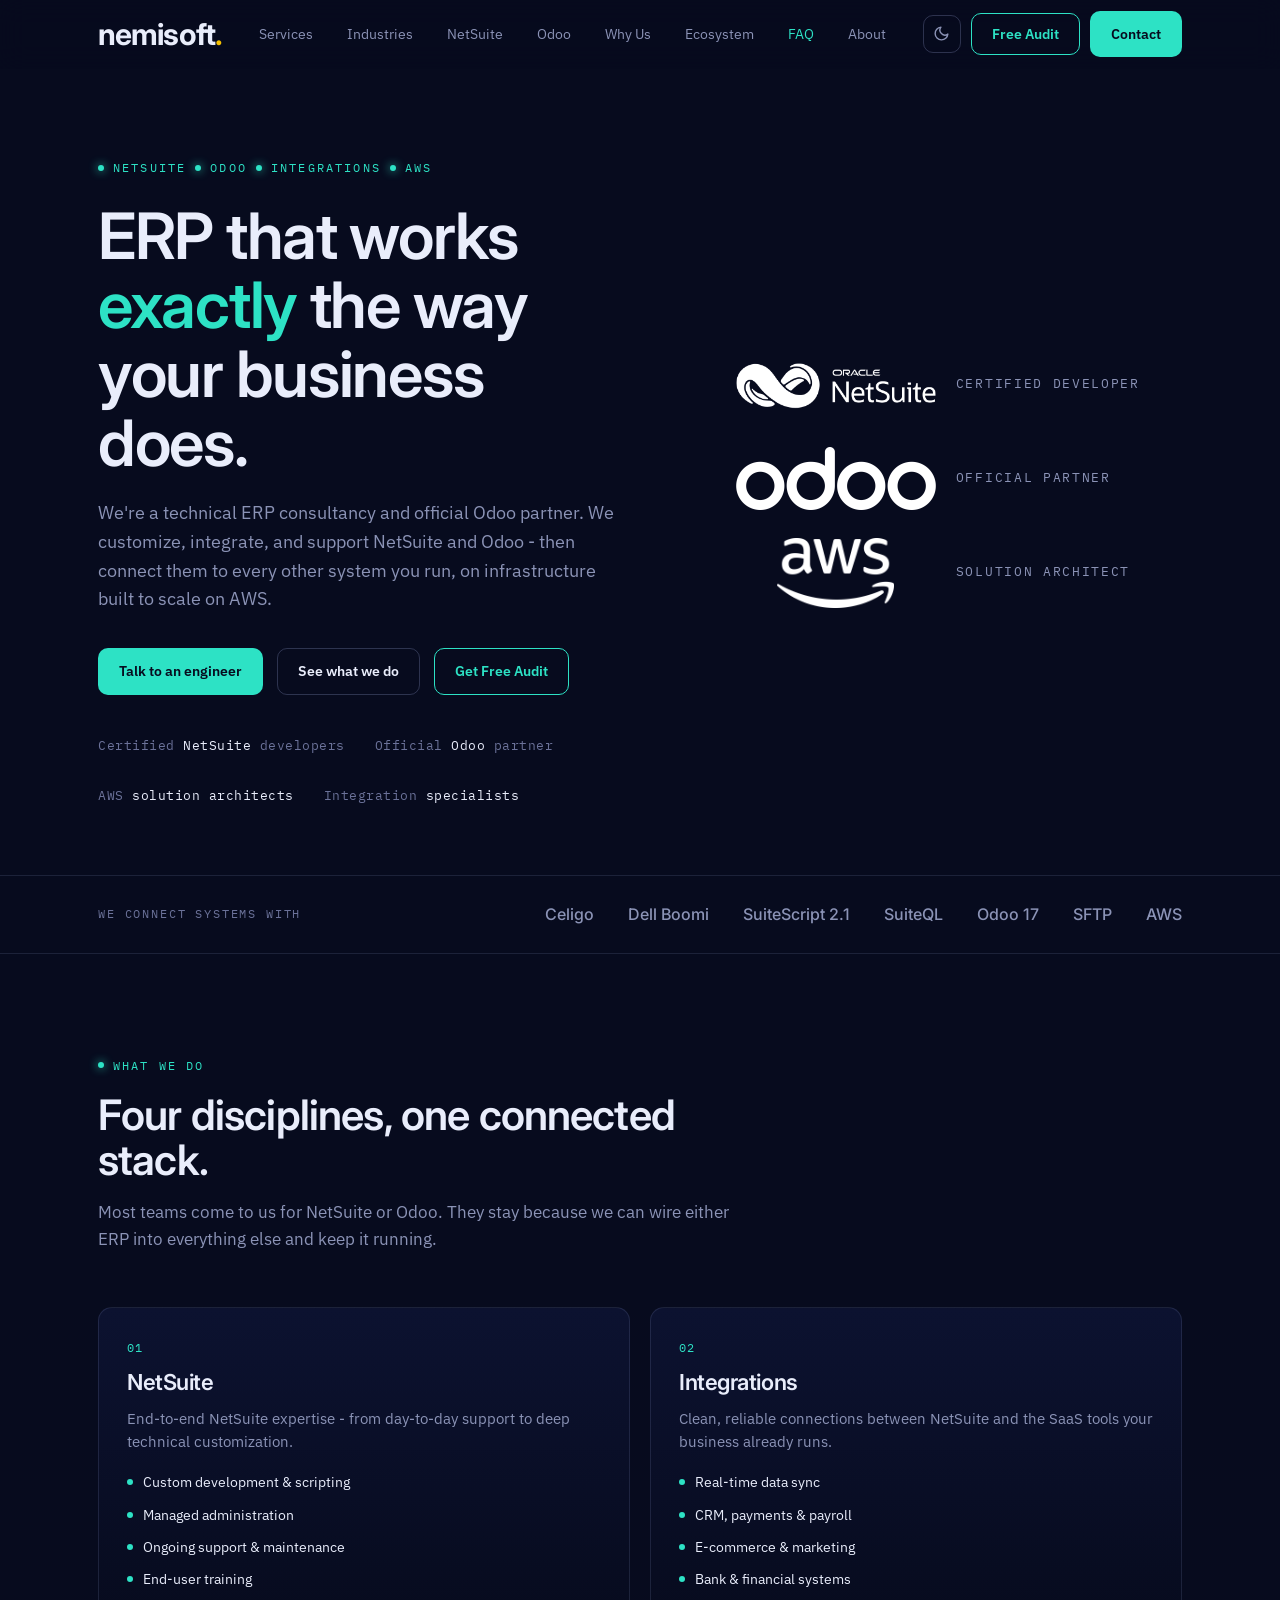
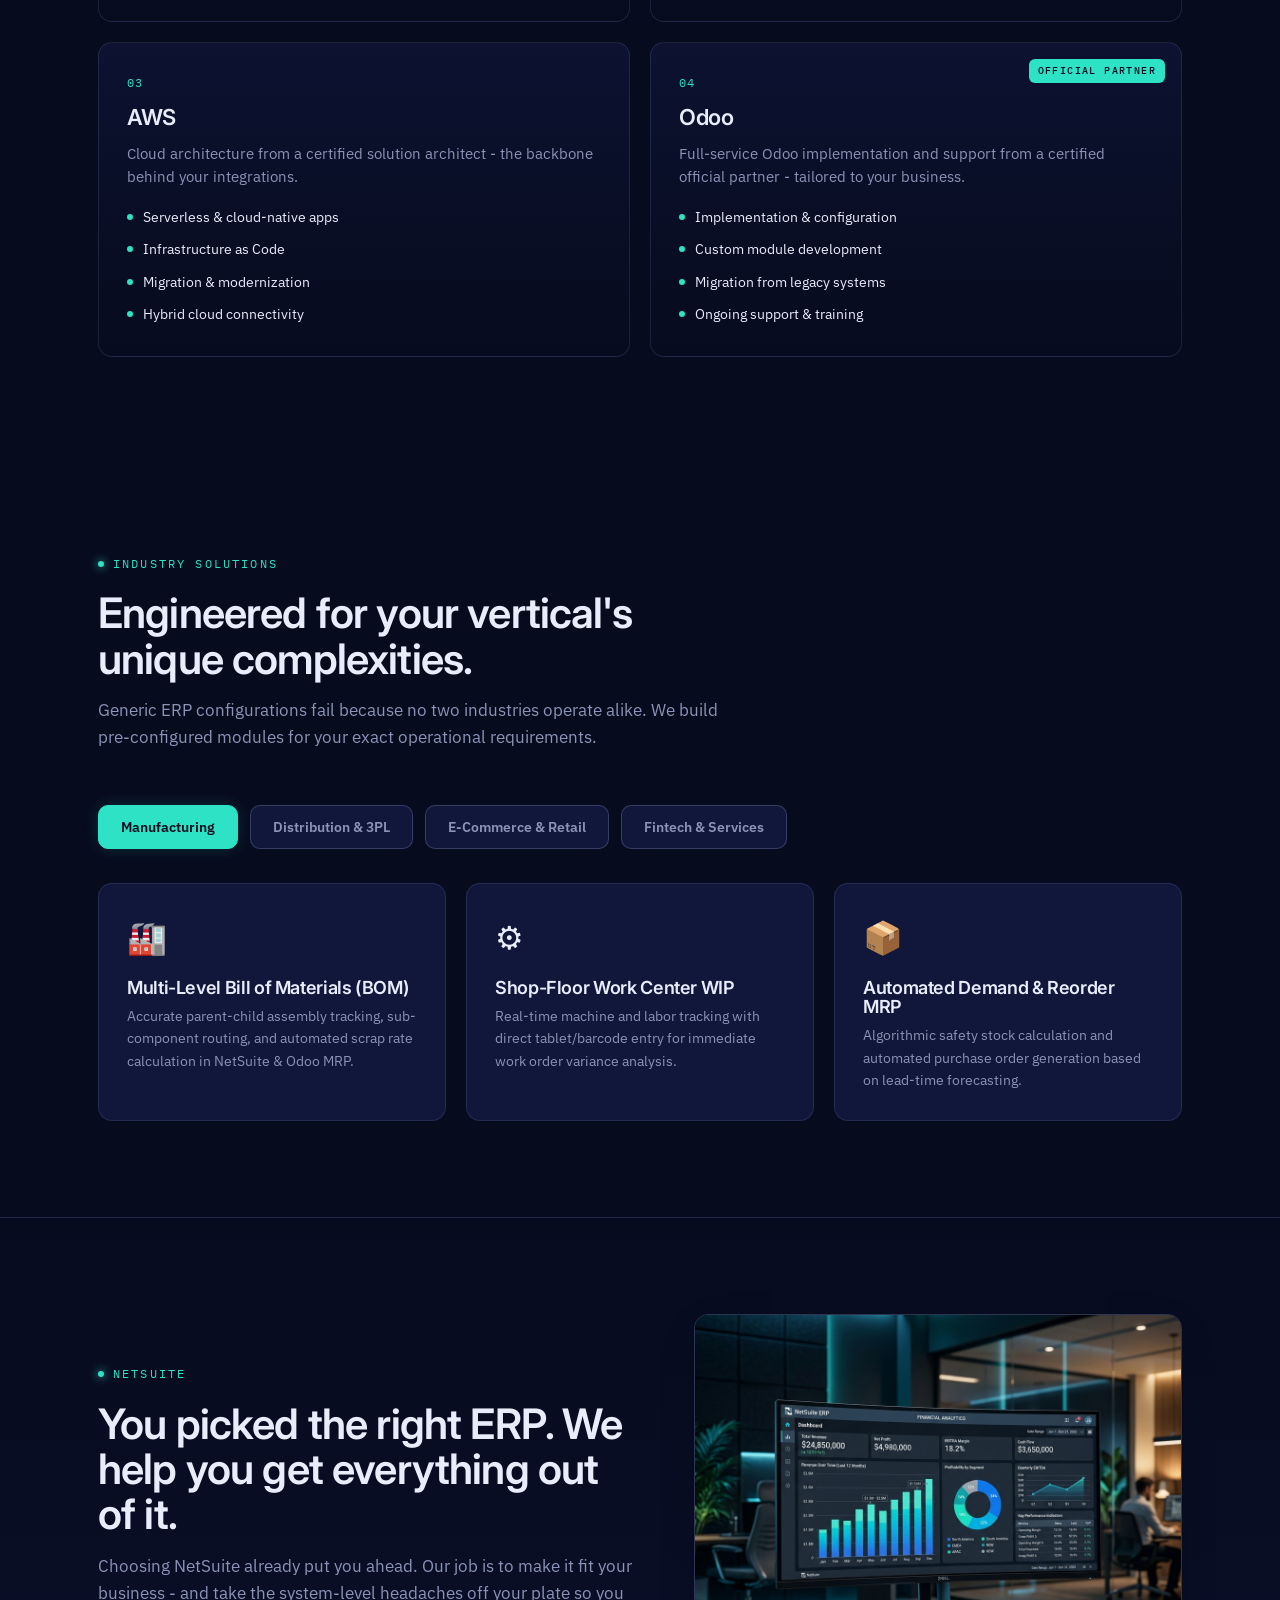
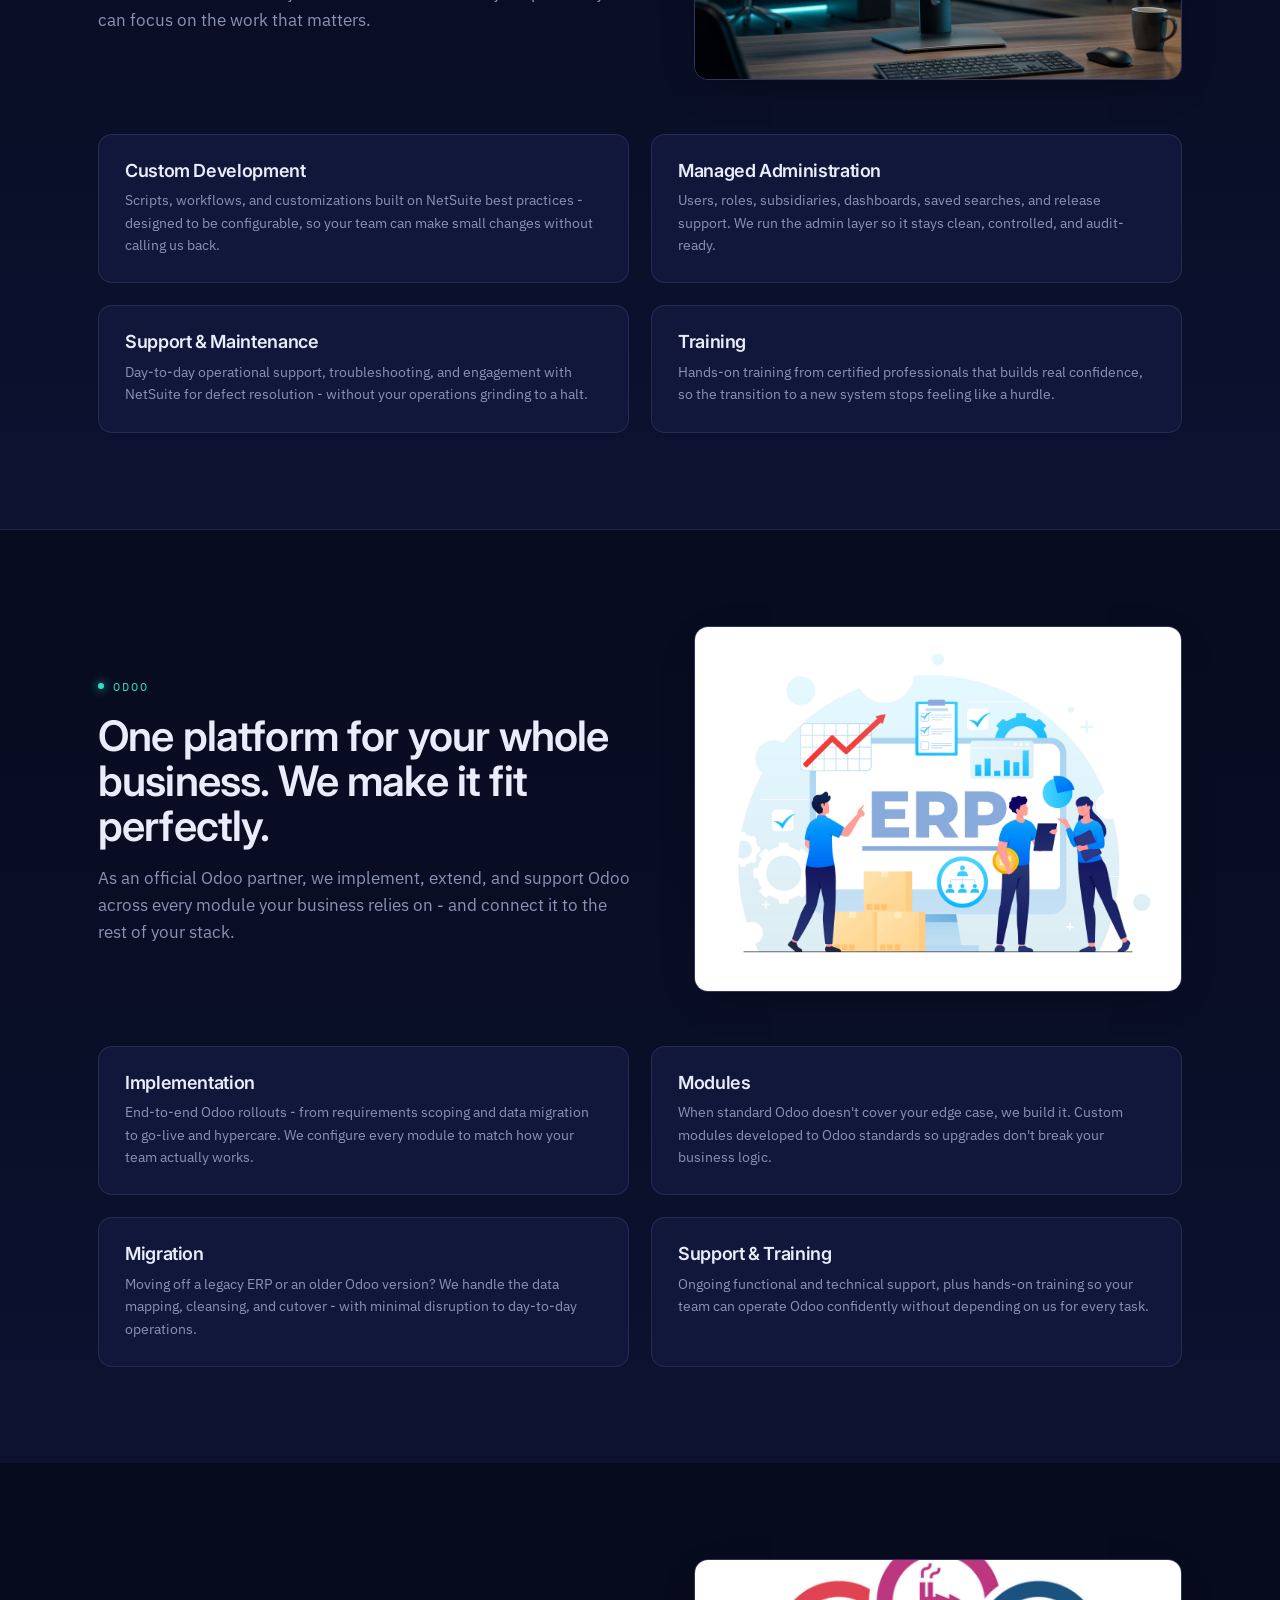
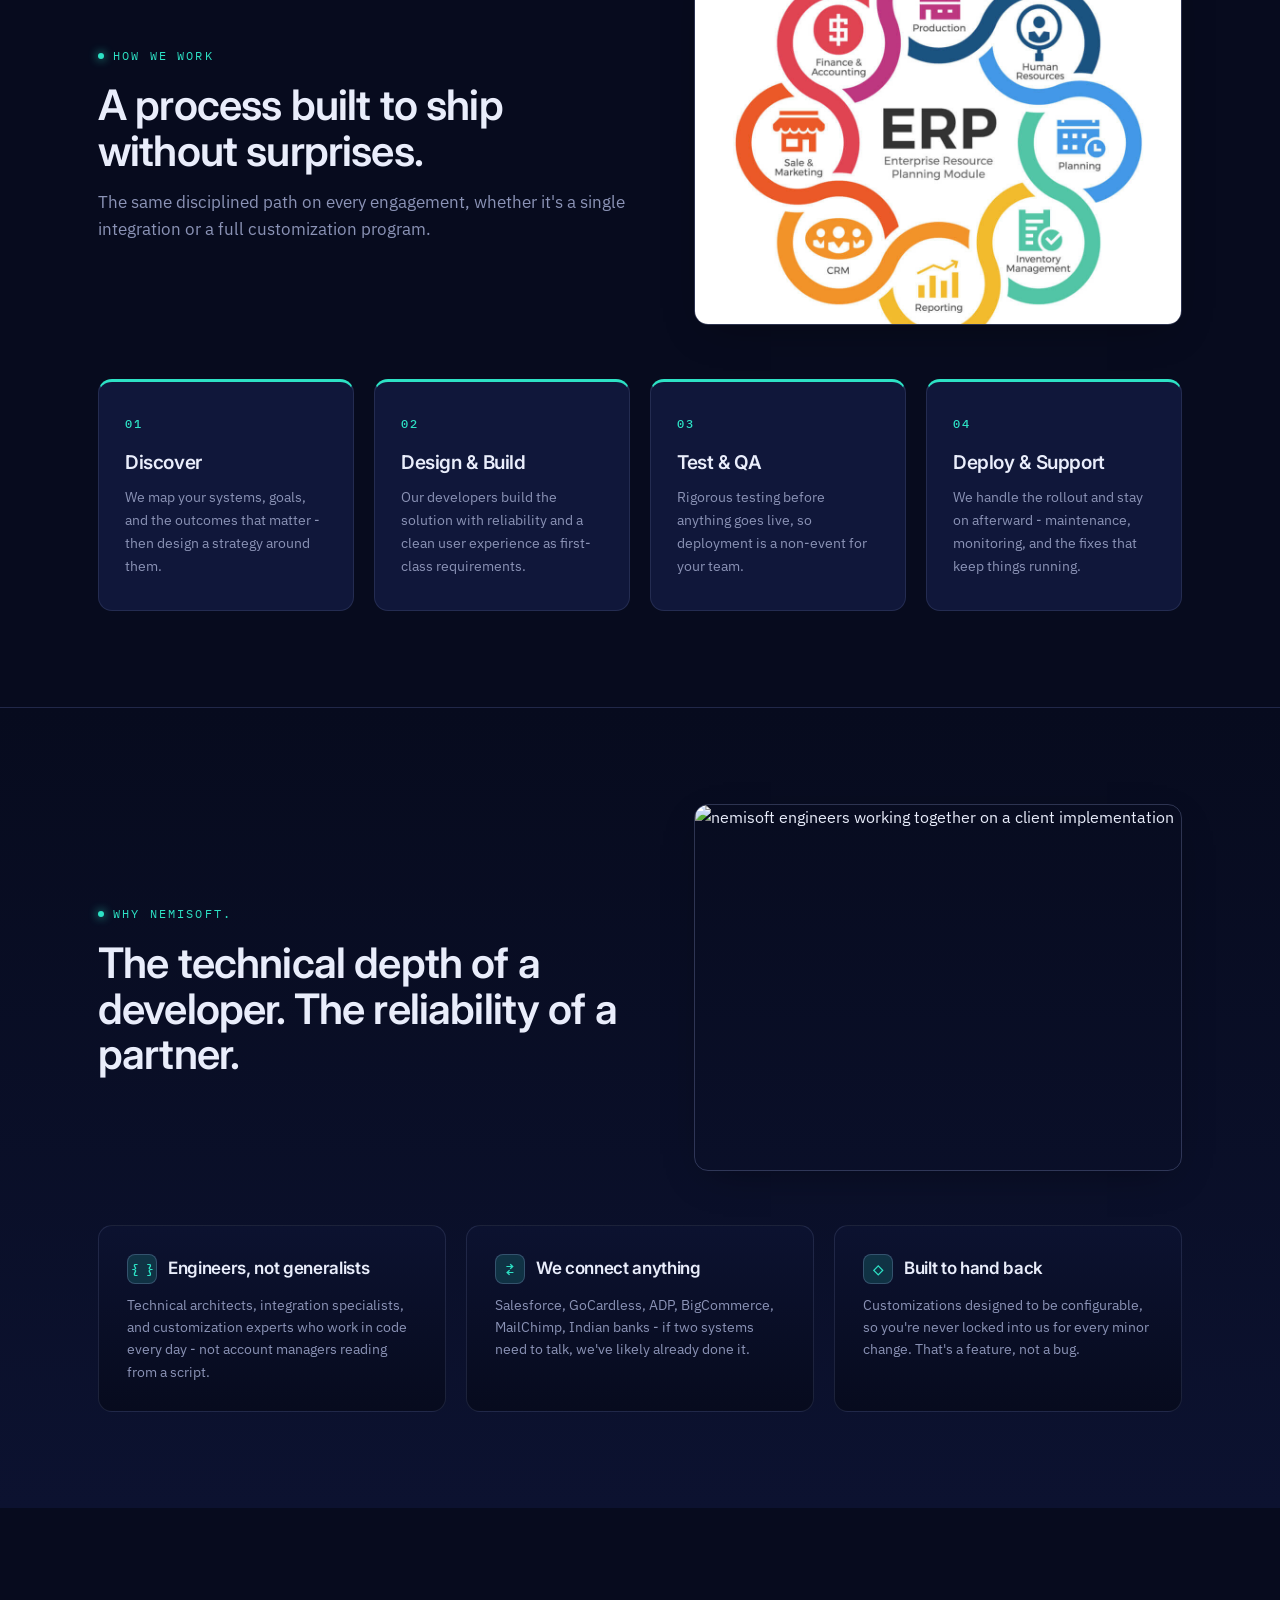
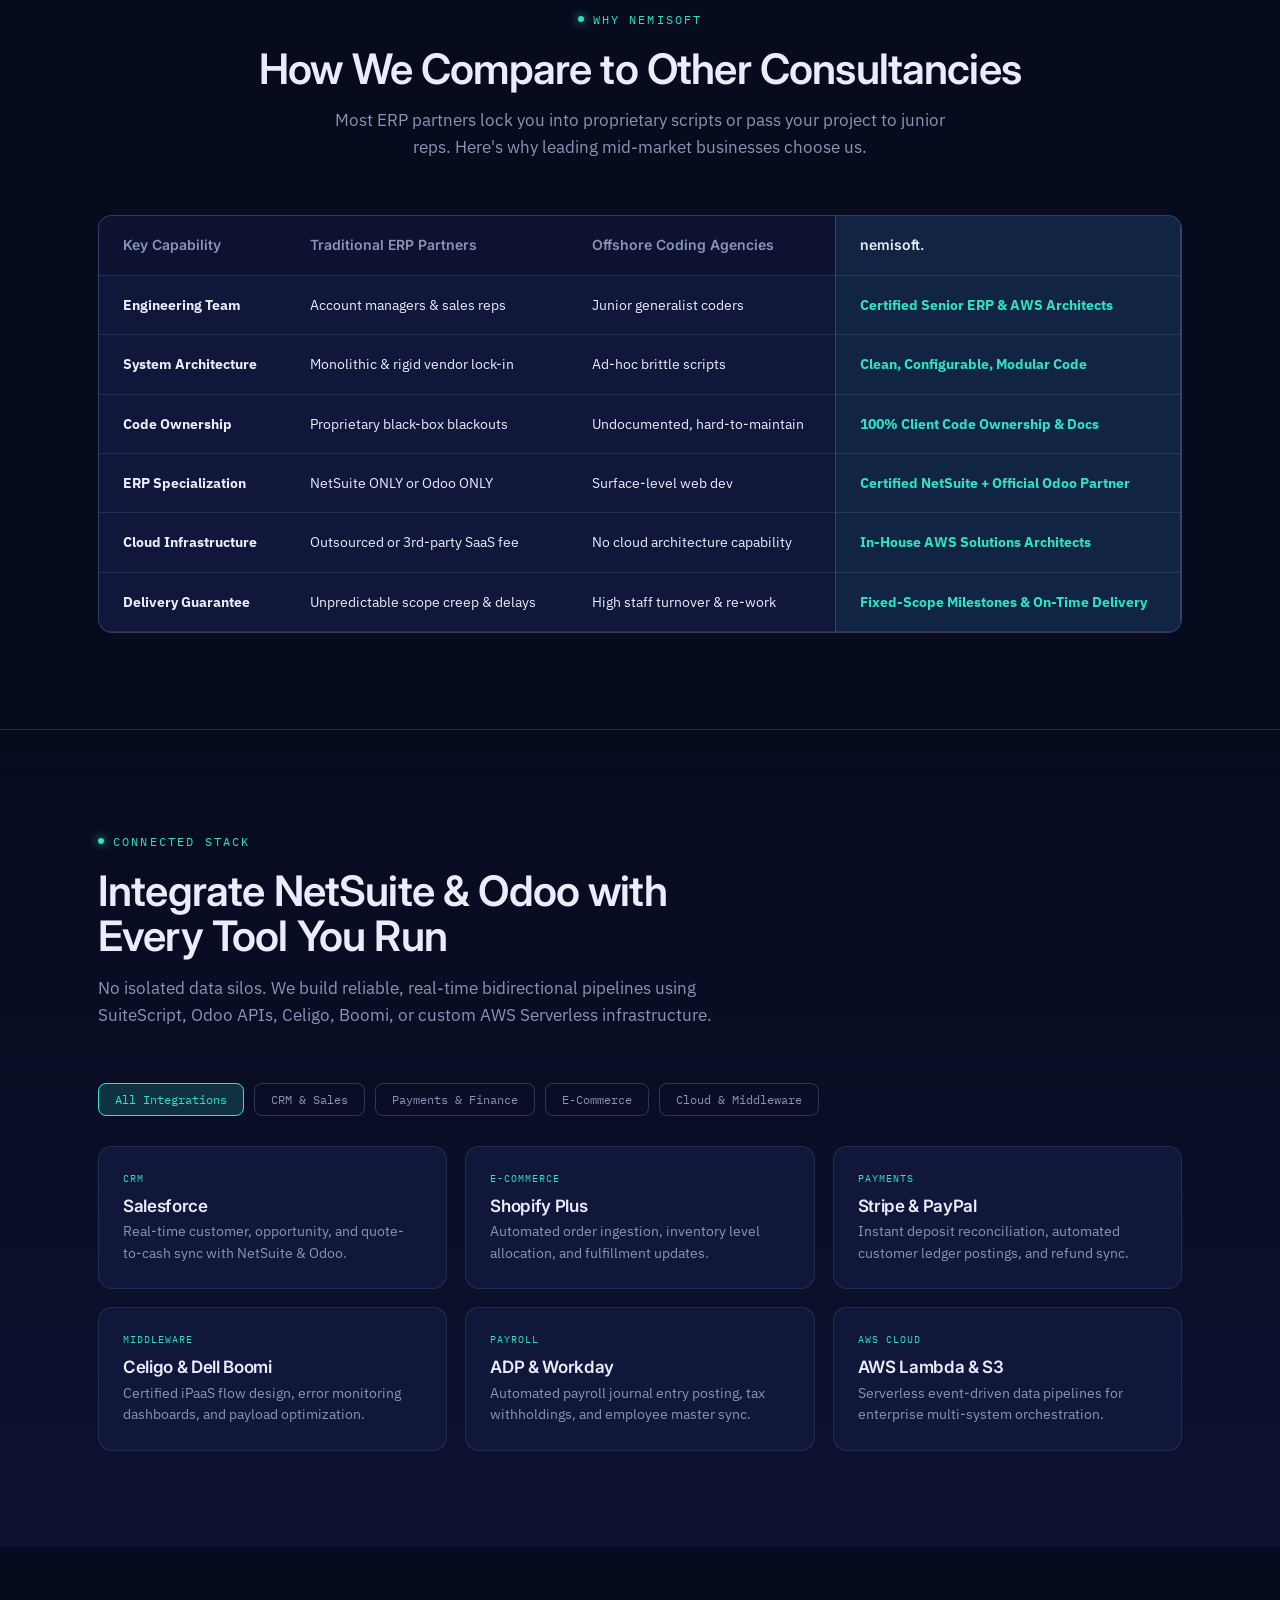
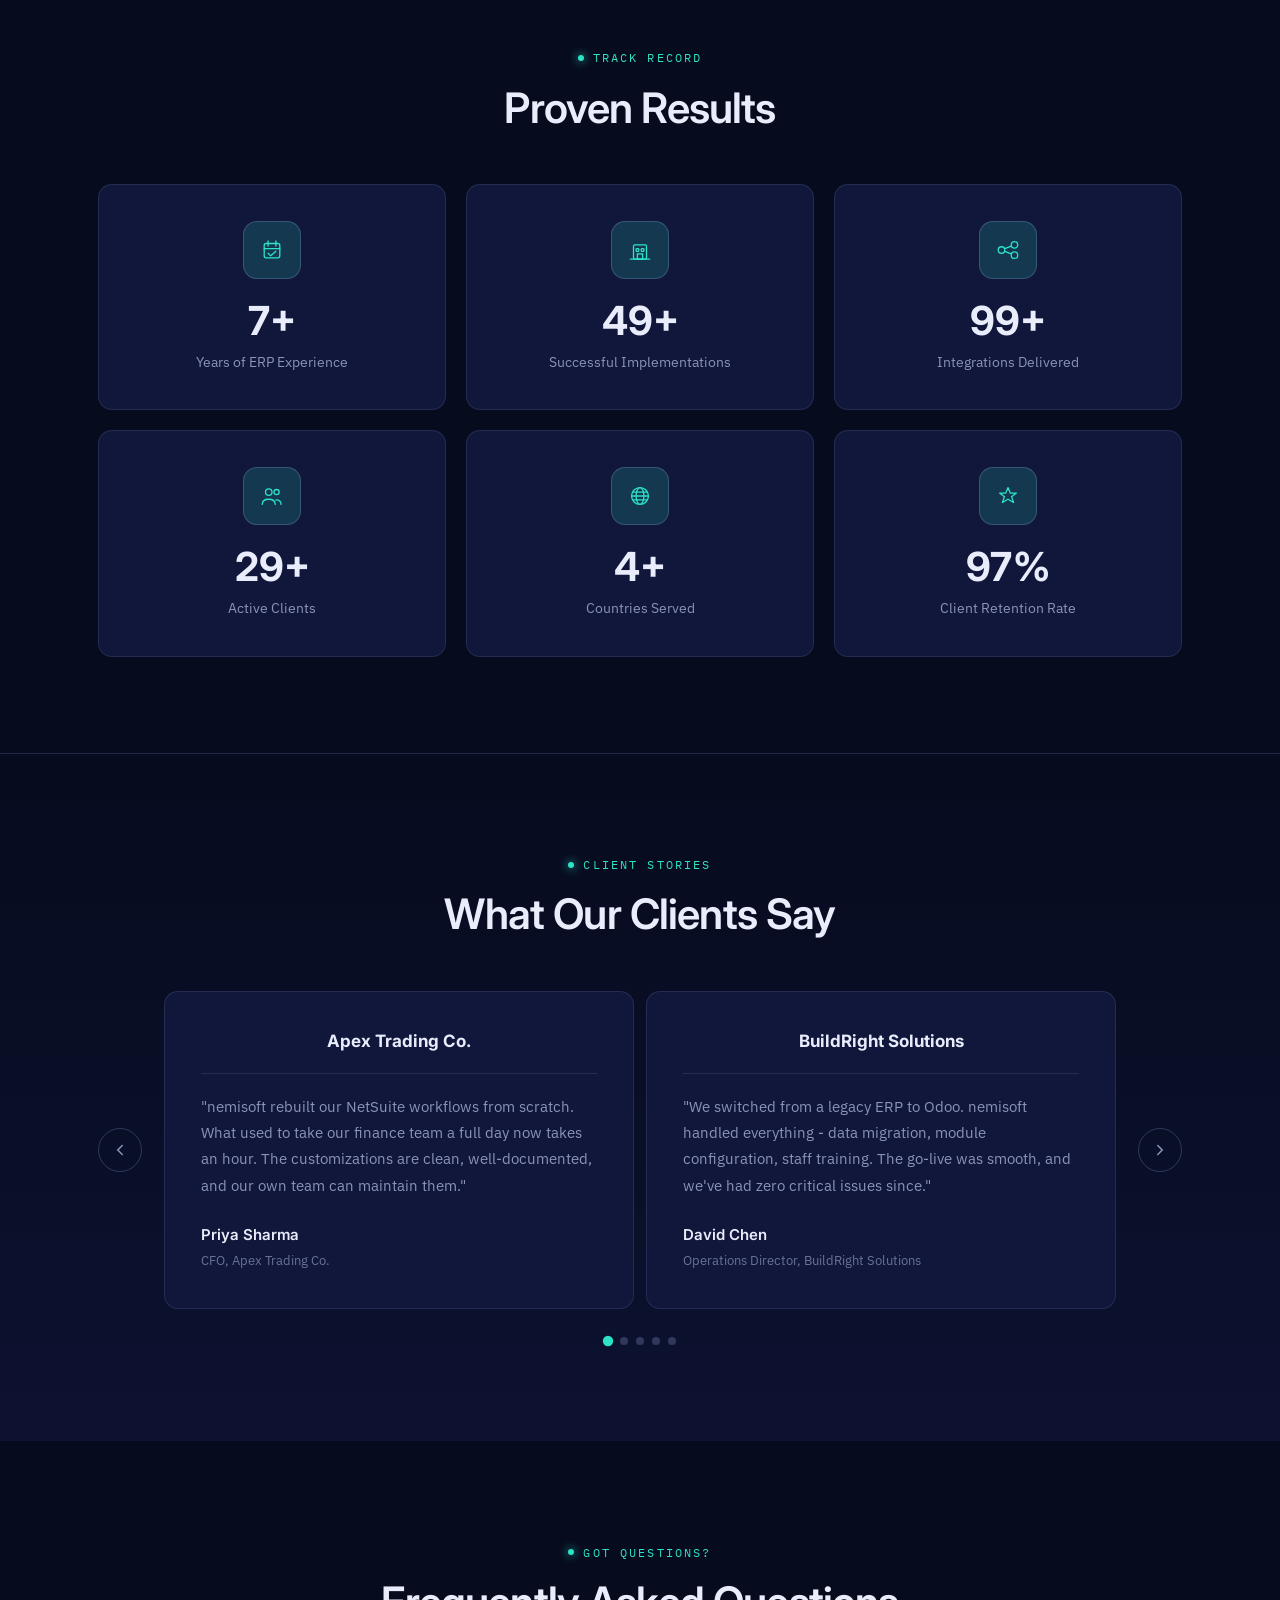
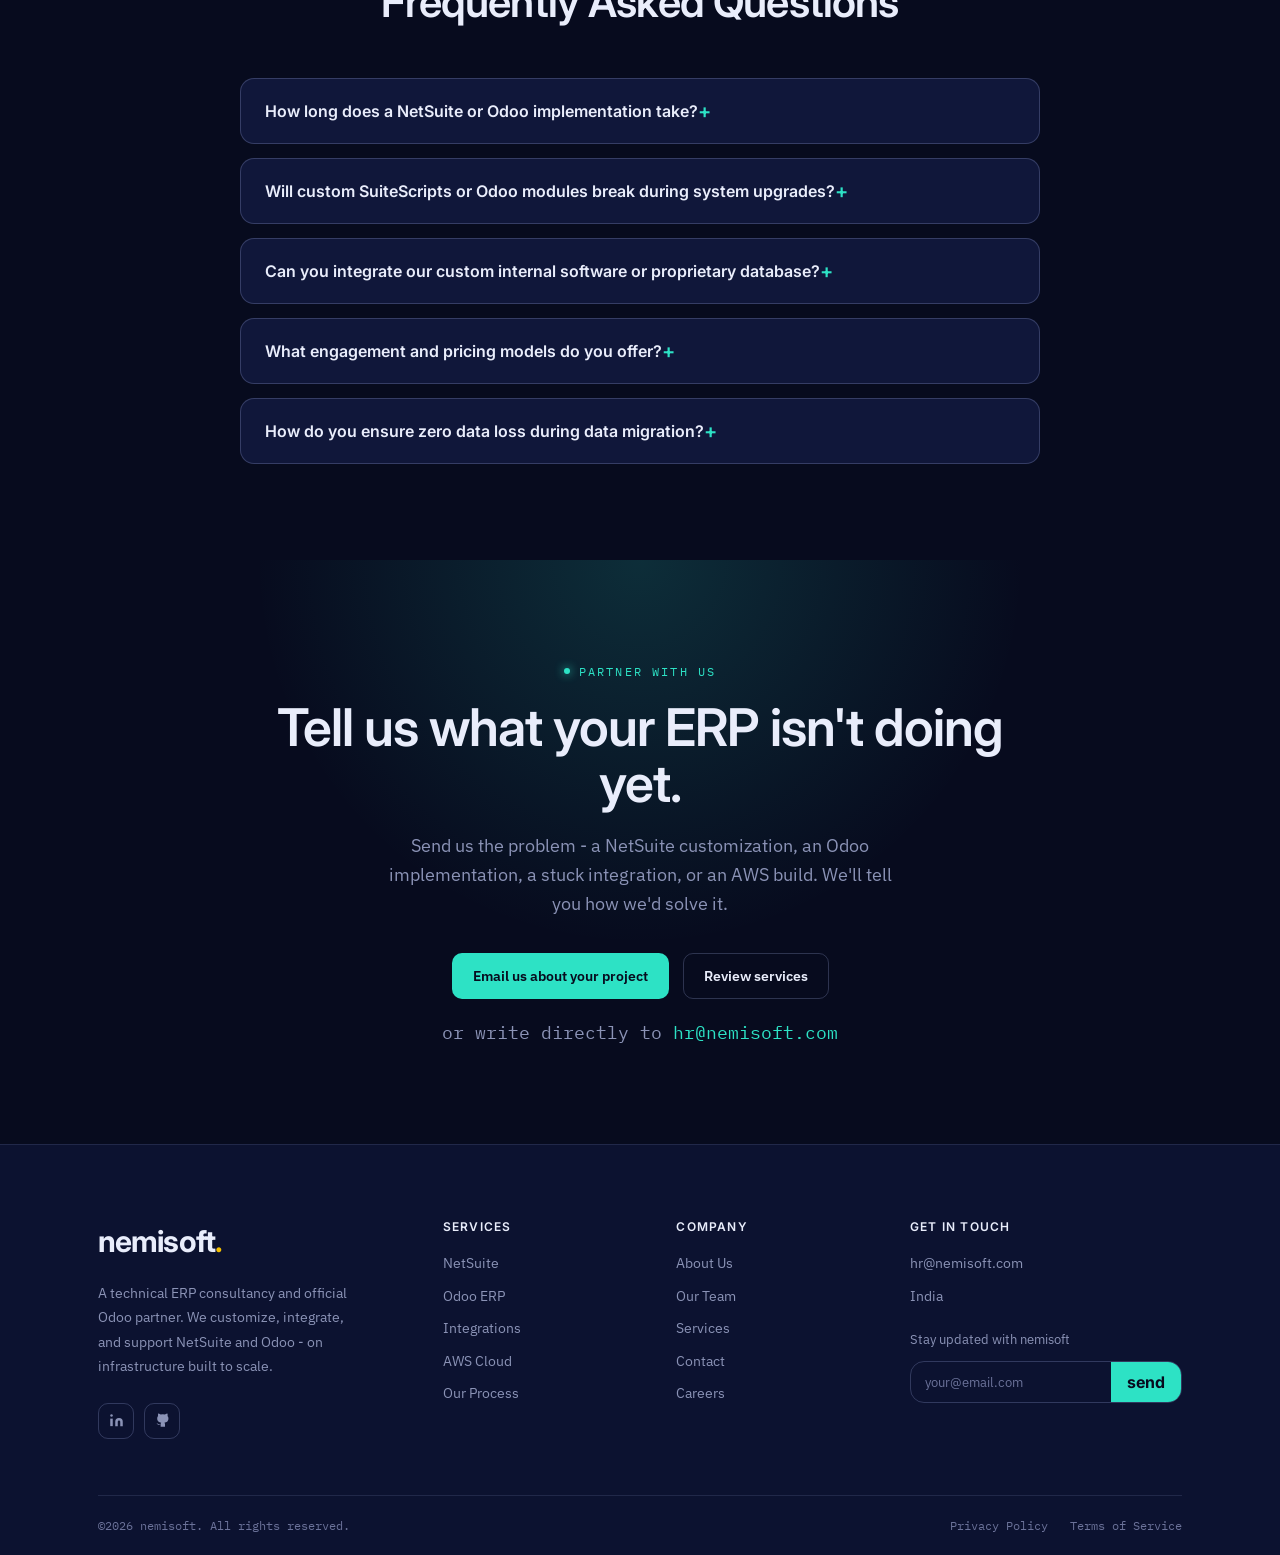
==== commit 559659e6: "feat: expand index page with industry solutions, comparison matrix, and team assets while updating s" ====
--- a/index.html
+++ b/index.html
@@ -1,4 +1,4 @@
-﻿<!DOCTYPE html>
+<!DOCTYPE html>
 <html lang="en">
 <head>
 <meta charset="UTF-8">
@@ -18,9 +18,13 @@
       <a href="#top" class="logo">nemisoft<span class="dot">.</span></a>
       <div class="nav-links">
         <a href="#services">Services</a>
+        <a href="#industries">Industries</a>
         <a href="#netsuite">NetSuite</a>
         <a href="#odoo-detail">Odoo</a>
-        <a href="#process">Process</a>
+
+        <a href="#comparison">Why Us</a>
+        <a href="#ecosystem">Ecosystem</a>
+        <a href="#faq">FAQ</a>
         <a href="about.html">About</a>
       </div>
       <div class="nav-right">
@@ -28,6 +32,7 @@
           <svg class="icon-moon" width="17" height="17" viewBox="0 0 24 24" fill="none" stroke="currentColor" stroke-width="2" stroke-linecap="round" stroke-linejoin="round"><path d="M21 12.79A9 9 0 1 1 11.21 3 7 7 0 0 0 21 12.79z"/></svg>
           <svg class="icon-sun" width="17" height="17" viewBox="0 0 24 24" fill="none" stroke="currentColor" stroke-width="2" stroke-linecap="round" stroke-linejoin="round" style="display:none"><circle cx="12" cy="12" r="5"/><line x1="12" y1="1" x2="12" y2="3"/><line x1="12" y1="21" x2="12" y2="23"/><line x1="4.22" y1="4.22" x2="5.64" y2="5.64"/><line x1="18.36" y1="18.36" x2="19.78" y2="19.78"/><line x1="1" y1="12" x2="3" y2="12"/><line x1="21" y1="12" x2="23" y2="12"/><line x1="4.22" y1="19.78" x2="5.64" y2="18.36"/><line x1="18.36" y1="5.64" x2="19.78" y2="4.22"/></svg>
         </button>
+        <button class="btn btn-ghost" id="openAuditNavBtn" style="border-color:var(--teal);color:var(--teal)">Free Audit</button>
         <a href="#contact" class="btn btn-primary">Contact</a>
       </div>
     </nav>
@@ -45,6 +50,7 @@
         <div class="hero-cta">
           <a href="#contact" class="btn btn-primary">Talk to an engineer</a>
           <a href="#services" class="btn btn-ghost">See what we do</a>
+          <button class="btn btn-ghost" id="heroAuditBtn" style="border-color:var(--teal);color:var(--teal)">Get Free Audit</button>
         </div>
         <div class="hero-meta">
           <div>Certified <span>NetSuite</span> developers</div>
@@ -141,13 +147,113 @@
   </div>
 </section>
 
+<!-- INDUSTRIES -->
+<section id="industries">
+  <div class="wrap">
+    <div class="sec-head reveal">
+      <span class="eyebrow">Industry Solutions</span>
+      <h2>Engineered for your vertical's unique complexities.</h2>
+      <p>Generic ERP configurations fail because no two industries operate alike. We build pre-configured modules for your exact operational requirements.</p>
+    </div>
+    <div class="ind-tabs-nav reveal">
+      <button class="ind-tab-btn active" data-tab="mfg">Manufacturing</button>
+      <button class="ind-tab-btn" data-tab="dist">Distribution &amp; 3PL</button>
+      <button class="ind-tab-btn" data-tab="retail">E-Commerce &amp; Retail</button>
+      <button class="ind-tab-btn" data-tab="fintech">Fintech &amp; Services</button>
+    </div>
+    <div class="ind-content-wrap">
+      <div class="ind-panel active" id="ind-mfg">
+        <div class="ind-grid">
+          <div class="ind-card reveal">
+            <div class="ind-icon">🏭</div>
+            <h3>Multi-Level Bill of Materials (BOM)</h3>
+            <p>Accurate parent-child assembly tracking, sub-component routing, and automated scrap rate calculation in NetSuite &amp; Odoo MRP.</p>
+          </div>
+          <div class="ind-card reveal">
+            <div class="ind-icon">⚙️</div>
+            <h3>Shop-Floor Work Center WIP</h3>
+            <p>Real-time machine and labor tracking with direct tablet/barcode entry for immediate work order variance analysis.</p>
+          </div>
+          <div class="ind-card reveal">
+            <div class="ind-icon">📦</div>
+            <h3>Automated Demand &amp; Reorder MRP</h3>
+            <p>Algorithmic safety stock calculation and automated purchase order generation based on lead-time forecasting.</p>
+          </div>
+        </div>
+      </div>
+      <div class="ind-panel" id="ind-dist">
+        <div class="ind-grid">
+          <div class="ind-card">
+            <div class="ind-icon">🚛</div>
+            <h3>Multi-Warehouse Bin Allocation</h3>
+            <p>Intelligent inventory placement, automated wave picking, and cross-docking rules across regional fulfillment hubs.</p>
+          </div>
+          <div class="ind-card">
+            <div class="ind-icon">⚡</div>
+            <h3>3PL &amp; Carrier API Integrations</h3>
+            <p>Real-time shipping rate calculation, manifest generation, and tracking sync with FedEx, DHL, UPS, and local fleets.</p>
+          </div>
+          <div class="ind-card">
+            <div class="ind-icon">📊</div>
+            <h3>Backorder &amp; Priority Rules</h3>
+            <p>Automated customer priority rules to fulfill backorders instantly when stock lands at receiving docks.</p>
+          </div>
+        </div>
+      </div>
+      <div class="ind-panel" id="ind-retail">
+        <div class="ind-grid">
+          <div class="ind-card">
+            <div class="ind-icon">🛒</div>
+            <h3>2-Way Storefront Sync</h3>
+            <p>Sub-second inventory &amp; order sync between NetSuite/Odoo and Shopify Plus, BigCommerce, or Magento.</p>
+          </div>
+          <div class="ind-card">
+            <div class="ind-icon">💳</div>
+            <h3>Automated Payment Reconciliation</h3>
+            <p>Instant matching for Stripe, PayPal, Razorpay, and credit card gateway payouts against bank settlements.</p>
+          </div>
+          <div class="ind-card">
+            <div class="ind-icon">🏛️</div>
+            <h3>Localized Tax &amp; GST Compliance</h3>
+            <p>Automated e-way bill generation, multi-state GST filing, and VAT compliance built into invoice workflows.</p>
+          </div>
+        </div>
+      </div>
+      <div class="ind-panel" id="ind-fintech">
+        <div class="ind-grid">
+          <div class="ind-card">
+            <div class="ind-icon">🏢</div>
+            <h3>Multi-Subsidiary Elimination</h3>
+            <p>Automated intercompany journal entries, multi-currency consolidation, and automated FX gain/loss accounting.</p>
+          </div>
+          <div class="ind-card">
+            <div class="ind-icon">📈</div>
+            <h3>Revenue Recognition (ASC 606)</h3>
+            <p>Configurable revenue schedules for SaaS subscriptions, milestone billing, and deferred revenue schedules.</p>
+          </div>
+          <div class="ind-card">
+            <div class="ind-icon">💼</div>
+            <h3>Project Profitability &amp; Time</h3>
+            <p>Real-time billable hour utilization metrics, role-based margin tracking, and automated client invoicing.</p>
+          </div>
+        </div>
+      </div>
+    </div>
+  </div>
+</section>
+
 <!-- NETSUITE DETAIL -->
 <section class="ns" id="netsuite">
   <div class="wrap">
-    <div class="sec-head reveal">
-      <span class="eyebrow">NetSuite</span>
-      <h2>You picked the right ERP. We help you get everything out of it.</h2>
-      <p>Choosing NetSuite already put you ahead. Our job is to make it fit your business - and take the system-level headaches off your plate so you can focus on the work that matters.</p>
+    <div class="why-head">
+      <div class="sec-head reveal">
+        <span class="eyebrow">NetSuite</span>
+        <h2>You picked the right ERP. We help you get everything out of it.</h2>
+        <p>Choosing NetSuite already put you ahead. Our job is to make it fit your business - and take the system-level headaches off your plate so you can focus on the work that matters.</p>
+      </div>
+      <div class="why-photo reveal">
+        <img src="netsuite_dashboard.png" alt="NetSuite ERP analytics dashboard visual">
+      </div>
     </div>
     <div class="ns-grid">
       <div class="ns-item reveal"><h3>Custom Development</h3><p>Scripts, workflows, and customizations built on NetSuite best practices - designed to be configurable, so your team can make small changes without calling us back.</p></div>
@@ -218,6 +324,118 @@
       <div class="why reveal"><h3><span class="ic">{ }</span>Engineers, not generalists</h3><p>Technical architects, integration specialists, and customization experts who work in code every day - not account managers reading from a script.</p></div>
       <div class="why reveal"><h3><span class="ic">⇄</span>We connect anything</h3><p>Salesforce, GoCardless, ADP, BigCommerce, MailChimp, Indian banks - if two systems need to talk, we've likely already done it.</p></div>
       <div class="why reveal"><h3><span class="ic">◇</span>Built to hand back</h3><p>Customizations designed to be configurable, so you're never locked into us for every minor change. That's a feature, not a bug.</p></div>
+    </div>
+  </div>
+</section>
+
+
+<!-- COMPARISON MATRIX -->
+<section id="comparison">
+  <div class="wrap">
+    <div class="sec-head reveal" style="text-align:center;max-width:100%">
+      <span class="eyebrow">Why nemisoft</span>
+      <h2>How We Compare to Other Consultancies</h2>
+      <p style="margin:16px auto 0;max-width:640px">Most ERP partners lock you into proprietary scripts or pass your project to junior reps. Here's why leading mid-market businesses choose us.</p>
+    </div>
+    <div class="comp-table-wrap reveal">
+      <table class="comp-table">
+        <thead>
+          <tr>
+            <th>Key Capability</th>
+            <th>Traditional ERP Partners</th>
+            <th>Offshore Coding Agencies</th>
+            <th class="highlight">nemisoft.</th>
+          </tr>
+        </thead>
+        <tbody>
+          <tr>
+            <td><strong>Engineering Team</strong></td>
+            <td>Account managers &amp; sales reps</td>
+            <td>Junior generalist coders</td>
+            <td class="highlight"><strong>Certified Senior ERP &amp; AWS Architects</strong></td>
+          </tr>
+          <tr>
+            <td><strong>System Architecture</strong></td>
+            <td>Monolithic &amp; rigid vendor lock-in</td>
+            <td>Ad-hoc brittle scripts</td>
+            <td class="highlight"><strong>Clean, Configurable, Modular Code</strong></td>
+          </tr>
+          <tr>
+            <td><strong>Code Ownership</strong></td>
+            <td>Proprietary black-box blackouts</td>
+            <td>Undocumented, hard-to-maintain</td>
+            <td class="highlight"><strong>100% Client Code Ownership &amp; Docs</strong></td>
+          </tr>
+          <tr>
+            <td><strong>ERP Specialization</strong></td>
+            <td>NetSuite ONLY or Odoo ONLY</td>
+            <td>Surface-level web dev</td>
+            <td class="highlight"><strong>Certified NetSuite + Official Odoo Partner</strong></td>
+          </tr>
+          <tr>
+            <td><strong>Cloud Infrastructure</strong></td>
+            <td>Outsourced or 3rd-party SaaS fee</td>
+            <td>No cloud architecture capability</td>
+            <td class="highlight"><strong>In-House AWS Solutions Architects</strong></td>
+          </tr>
+          <tr>
+            <td><strong>Delivery Guarantee</strong></td>
+            <td>Unpredictable scope creep &amp; delays</td>
+            <td>High staff turnover &amp; re-work</td>
+            <td class="highlight"><strong>Fixed-Scope Milestones &amp; On-Time Delivery</strong></td>
+          </tr>
+        </tbody>
+      </table>
+    </div>
+  </div>
+</section>
+
+<!-- ECOSYSTEM -->
+<section id="ecosystem" class="ns">
+  <div class="wrap">
+    <div class="sec-head reveal">
+      <span class="eyebrow">Connected Stack</span>
+      <h2>Integrate NetSuite &amp; Odoo with Every Tool You Run</h2>
+      <p>No isolated data silos. We build reliable, real-time bidirectional pipelines using SuiteScript, Odoo APIs, Celigo, Boomi, or custom AWS Serverless infrastructure.</p>
+    </div>
+    <div class="eco-filters reveal">
+      <button class="eco-btn active" data-eco="all">All Integrations</button>
+      <button class="eco-btn" data-eco="crm">CRM &amp; Sales</button>
+      <button class="eco-btn" data-eco="payments">Payments &amp; Finance</button>
+      <button class="eco-btn" data-eco="commerce">E-Commerce</button>
+      <button class="eco-btn" data-eco="cloud">Cloud &amp; Middleware</button>
+    </div>
+    <div class="eco-grid reveal">
+      <div class="eco-card" data-cat="crm">
+        <div class="eco-badge">CRM</div>
+        <h3>Salesforce</h3>
+        <p>Real-time customer, opportunity, and quote-to-cash sync with NetSuite &amp; Odoo.</p>
+      </div>
+      <div class="eco-card" data-cat="commerce">
+        <div class="eco-badge">E-Commerce</div>
+        <h3>Shopify Plus</h3>
+        <p>Automated order ingestion, inventory level allocation, and fulfillment updates.</p>
+      </div>
+      <div class="eco-card" data-cat="payments">
+        <div class="eco-badge">Payments</div>
+        <h3>Stripe &amp; PayPal</h3>
+        <p>Instant deposit reconciliation, automated customer ledger postings, and refund sync.</p>
+      </div>
+      <div class="eco-card" data-cat="cloud">
+        <div class="eco-badge">Middleware</div>
+        <h3>Celigo &amp; Dell Boomi</h3>
+        <p>Certified iPaaS flow design, error monitoring dashboards, and payload optimization.</p>
+      </div>
+      <div class="eco-card" data-cat="payments">
+        <div class="eco-badge">Payroll</div>
+        <h3>ADP &amp; Workday</h3>
+        <p>Automated payroll journal entry posting, tax withholdings, and employee master sync.</p>
+      </div>
+      <div class="eco-card" data-cat="cloud">
+        <div class="eco-badge">AWS Cloud</div>
+        <h3>AWS Lambda &amp; S3</h3>
+        <p>Serverless event-driven data pipelines for enterprise multi-system orchestration.</p>
+      </div>
     </div>
   </div>
 </section>
@@ -353,6 +571,38 @@
       </button>
     </div>
     <div class="testi-dots" id="testiDots"></div>
+  </div>
+</section>
+
+<!-- FAQ -->
+<section id="faq">
+  <div class="wrap">
+    <div class="sec-head reveal" style="text-align:center;max-width:100%">
+      <span class="eyebrow">Got questions?</span>
+      <h2>Frequently Asked Questions</h2>
+    </div>
+    <div class="faq-accordion reveal">
+      <div class="faq-item">
+        <button class="faq-q">How long does a NetSuite or Odoo implementation take?<span class="faq-icon">+</span></button>
+        <div class="faq-a"><p>Typical mid-market implementations take between 6 to 12 weeks depending on scope, data migration complexity, and custom modules. Single integrations or SuiteScript enhancements are routinely shipped in 1 to 3 weeks.</p></div>
+      </div>
+      <div class="faq-item">
+        <button class="faq-q">Will custom SuiteScripts or Odoo modules break during system upgrades?<span class="faq-icon">+</span></button>
+        <div class="faq-a"><p>No. We build strictly adhering to Oracle NetSuite SuiteScript 2.1 best practices and Odoo modular architecture guidelines. Customizations are decoupled from core updates so major releases never break your business logic.</p></div>
+      </div>
+      <div class="faq-item">
+        <button class="faq-q">Can you integrate our custom internal software or proprietary database?<span class="faq-icon">+</span></button>
+        <div class="faq-a"><p>Yes. As AWS Certified Solution Architects, we build custom REST/GraphQL connectors, webhooks, and serverless pipelines (AWS Lambda/API Gateway) to bridge any proprietary system directly into NetSuite or Odoo.</p></div>
+      </div>
+      <div class="faq-item">
+        <button class="faq-q">What engagement and pricing models do you offer?<span class="faq-icon">+</span></button>
+        <div class="faq-a"><p>We offer both Fixed-Price Milestone Contracts for defined implementations/integrations and Dedicated Engineer Retainers for ongoing admin, development, and support. No hidden fees or surprise invoices.</p></div>
+      </div>
+      <div class="faq-item">
+        <button class="faq-q">How do you ensure zero data loss during data migration?<span class="faq-icon">+</span></button>
+        <div class="faq-a"><p>We run a multi-stage migration protocol: full schema mapping, dry-run sandbox testing, automated data reconciliation scripts, and dual-system verification before final cutover.</p></div>
+      </div>
+    </div>
   </div>
 </section>
 
@@ -429,5 +679,40 @@
 </footer>
 
 <script src="script.js"></script>
+
+<!-- AUDIT MODAL -->
+<div class="modal-overlay" id="auditModal">
+  <div class="modal-card">
+    <button class="modal-close" id="closeAuditModal" aria-label="Close modal">&times;</button>
+    <div class="modal-head">
+      <span class="eyebrow">Free Technical Review</span>
+      <h3>Claim Your Free 20-Point ERP &amp; Integration Health Audit</h3>
+      <p style="font-size:14px;color:var(--muted);margin-top:8px">Our senior engineers will inspect your NetSuite/Odoo setup, security roles, API bottlenecks, and cost optimization opportunities.</p>
+    </div>
+    <form class="modal-form" id="auditForm" onsubmit="return false">
+      <div class="form-row">
+        <input type="text" id="auditName" placeholder="Your Name *" required>
+        <input type="email" id="auditEmail" placeholder="Work Email *" required>
+      </div>
+      <div class="form-row">
+        <input type="text" id="auditCompany" placeholder="Company Name *" required>
+        <select id="auditERP">
+          <option value="NetSuite">Current System: NetSuite</option>
+          <option value="Odoo">Current System: Odoo</option>
+          <option value="Moving to ERP">Planning New ERP Implementation</option>
+          <option value="Other">Other / Spreadsheets</option>
+        </select>
+      </div>
+      <textarea id="auditNotes" rows="3" placeholder="Tell us about your current challenge or goal (e.g. slow month-end, Shopify sync issue)..."></textarea>
+      <button type="submit" class="btn btn-primary" style="margin-top:10px;width:100%">Submit Audit Request</button>
+      <p class="modal-privacy">🔒 100% confidential. No spam. Direct response from a senior engineer within 24 hours.</p>
+    </form>
+    <div class="modal-success" id="auditSuccess" style="display:none;text-align:center;padding:20px 0">
+      <div style="font-size:40px;margin-bottom:10px">✅</div>
+      <h3>Audit Request Received!</h3>
+      <p style="color:var(--muted);margin-top:8px">Thank you! A senior nemisoft ERP engineer will review your details and reach out to your work email within 24 hours.</p>
+    </div>
+  </div>
+</div>
 </body>
 </html>
--- a/styles.css
+++ b/styles.css
@@ -1,4 +1,4 @@
-﻿:root{
+:root{
   --ink:#070B1E;
   --ink-2:#0C1230;
   --panel:#10173A;
@@ -215,8 +215,10 @@
 /* why */
 .why-head{display:grid;grid-template-columns:1.05fr .95fr;gap:56px;align-items:center;margin-bottom:54px}
 .why-head .sec-head{margin-bottom:0}
-.why-photo{border-radius:var(--r);overflow:hidden;border:1px solid var(--line-strong);aspect-ratio:4/3}
-.why-photo img{width:100%;height:100%;object-fit:cover;display:block}
+.why-photo{border-radius:var(--r);overflow:hidden;border:1px solid var(--line-strong);aspect-ratio:4/3;box-shadow:0 12px 40px -15px rgba(0,0,0,.4);transition:border-color .3s,transform .3s}
+.why-photo:hover{border-color:var(--teal);transform:translateY(-3px)}
+.why-photo img{width:100%;height:100%;object-fit:cover;display:block;transition:transform .5s ease}
+.why-photo:hover img{transform:scale(1.04)}
 .why-grid{display:grid;grid-template-columns:repeat(3,1fr);gap:20px}
 .why{border:1px solid var(--line);border-radius:var(--r);padding:28px;background:linear-gradient(180deg,var(--ink-2),var(--ink))}
 .why h3{font-size:17px;margin-bottom:10px;display:flex;align-items:center;gap:11px}
@@ -316,7 +318,9 @@
 .team-grid{display:grid;grid-template-columns:repeat(4,1fr);gap:24px;margin-top:52px}
 .team-card{background:var(--panel);border:1px solid var(--line);border-radius:var(--r);padding:32px 24px;text-align:center;transition:transform .3s,box-shadow .3s,border-color .3s}
 .team-card:hover{transform:translateY(-6px);box-shadow:0 18px 48px -12px var(--glow);border-color:var(--teal)}
-.team-avatar{width:80px;height:80px;border-radius:50%;background:linear-gradient(135deg,var(--teal) 0%,#1B3A8C 100%);display:grid;place-items:center;margin:0 auto 20px;font-family:"Inter",sans-serif;font-size:22px;font-weight:700;color:var(--ink);letter-spacing:-.02em}
+.team-avatar{width:88px;height:88px;border-radius:50%;border:2px solid var(--teal);box-shadow:0 0 16px var(--glow);margin:0 auto 20px;overflow:hidden;background:var(--panel-2);transition:border-color .3s,box-shadow .3s}
+.team-avatar img{width:100%;height:100%;object-fit:cover;display:block;transition:transform .35s ease}
+.team-card:hover .team-avatar img{transform:scale(1.1)}
 .team-name{font-family:"Inter",sans-serif;font-size:17px;font-weight:600;color:var(--text);margin-bottom:4px}
 .team-title{font-size:12px;color:var(--teal);font-weight:500;margin-bottom:14px;font-family:"IBM Plex Mono",monospace;letter-spacing:.08em;text-transform:uppercase}
 .team-bio{font-size:14px;color:var(--muted);line-height:1.7}
@@ -337,33 +341,121 @@
 .reveal{opacity:0;transform:translateY(22px);transition:opacity .7s cubic-bezier(.2,.7,.2,1),transform .7s cubic-bezier(.2,.7,.2,1)}
 .reveal.in{opacity:1;transform:none}
 
-/* responsive */
+/* ---------- INDUSTRIES TABS ---------- */
+.ind-tabs-nav{display:flex;gap:12px;margin-bottom:34px;flex-wrap:wrap}
+.ind-tab-btn{
+  background:var(--panel);border:1px solid var(--line-strong);color:var(--muted);
+  padding:12px 22px;border-radius:10px;font-family:"IBM Plex Sans",sans-serif;
+  font-weight:600;font-size:14px;cursor:pointer;transition:.25s;
+}
+.ind-tab-btn:hover{color:var(--text);border-color:var(--teal)}
+.ind-tab-btn.active{background:var(--teal);color:var(--ink);border-color:var(--teal);box-shadow:0 0 16px var(--glow)}
+.ind-panel{display:none}
+.ind-panel.active{display:block;animation:fadeIn .4s ease}
+@keyframes fadeIn{from{opacity:0;transform:translateY(8px)}to{opacity:1;transform:none}}
+.ind-grid{display:grid;grid-template-columns:repeat(3,1fr);gap:20px}
+.ind-card{
+  background:var(--panel);border:1px solid var(--line);border-radius:var(--r);
+  padding:28px;transition:.3s;position:relative;overflow:hidden;
+}
+.ind-card:hover{border-color:var(--teal);transform:translateY(-4px);box-shadow:0 12px 36px -10px var(--glow)}
+.ind-icon{font-size:32px;margin-bottom:14px}
+.ind-card h3{font-size:18px;margin-bottom:8px}
+.ind-card p{color:var(--muted);font-size:14px;line-height:1.6}
+
+
+
+
+/* ---------- COMPARISON TABLE ---------- */
+.comp-table-wrap{overflow-x:auto;border:1px solid var(--line-strong);border-radius:var(--r);background:var(--panel)}
+.comp-table{width:100%;border-collapse:collapse;text-align:left;font-size:14px}
+.comp-table th,.comp-table td{padding:18px 24px;border-bottom:1px solid var(--line)}
+.comp-table th{font-family:"Inter",sans-serif;font-size:14px;font-weight:600;color:var(--muted);background:var(--ink-2)}
+.comp-table th.highlight,.comp-table td.highlight{
+  background:rgba(45,226,197,.06);color:var(--text);border-left:1px solid var(--line-strong);border-right:1px solid var(--line-strong);
+}
+.comp-table td.highlight strong{color:var(--teal)}
+
+/* ---------- ECOSYSTEM ---------- */
+.eco-filters{display:flex;gap:10px;margin-bottom:30px;flex-wrap:wrap}
+.eco-btn{
+  background:transparent;border:1px solid var(--line-strong);color:var(--muted);
+  padding:8px 16px;border-radius:8px;font-family:"IBM Plex Mono",monospace;font-size:12px;cursor:pointer;transition:.2s;
+}
+.eco-btn:hover,.eco-btn.active{border-color:var(--teal);color:var(--teal);background:var(--glow)}
+.eco-grid{display:grid;grid-template-columns:repeat(3,1fr);gap:18px}
+.eco-card{
+  background:var(--panel);border:1px solid var(--line);border-radius:var(--r);
+  padding:24px;transition:.3s;position:relative;
+}
+.eco-card:hover{border-color:var(--teal);transform:translateY(-3px)}
+.eco-badge{font-family:"IBM Plex Mono",monospace;font-size:10px;color:var(--teal);letter-spacing:.1em;text-transform:uppercase;margin-bottom:10px}
+.eco-card h3{font-size:17px;margin-bottom:6px}
+.eco-card p{font-size:13.5px;color:var(--muted)}
+
+/* ---------- CASE STUDIES ---------- */
+.cs-grid{display:grid;grid-template-columns:repeat(3,1fr);gap:22px}
+.cs-card{
+  background:var(--panel);border:1px solid var(--line);border-radius:var(--r);
+  padding:30px;display:flex;flex-direction:column;gap:14px;transition:.3s;
+}
+.cs-card:hover{border-color:var(--teal);transform:translateY(-4px);box-shadow:0 14px 40px -10px var(--glow)}
+.cs-metric{font-family:"Inter",sans-serif;font-size:28px;font-weight:700;color:var(--teal)}
+.cs-title{font-family:"Inter",sans-serif;font-size:17px;font-weight:600;color:var(--text)}
+.cs-desc{font-size:14px;color:var(--muted);line-height:1.65;flex:1}
+.cs-tags{display:flex;gap:8px;flex-wrap:wrap;font-family:"IBM Plex Mono",monospace;font-size:11px;color:var(--muted-2)}
+.cs-tags span{background:var(--ink-2);padding:3px 8px;border-radius:5px;border:1px solid var(--line)}
+
+/* ---------- FAQ ---------- */
+.faq-accordion{display:flex;flex-direction:column;gap:14px;max-width:800px;margin:0 auto}
+.faq-item{border:1px solid var(--line-strong);border-radius:var(--r);background:var(--panel);overflow:hidden;transition:border-color .2s}
+.faq-item:hover{border-color:var(--teal)}
+.faq-q{
+  width:100%;text-align:left;background:transparent;border:none;padding:20px 24px;
+  font-family:"Inter",sans-serif;font-size:16px;font-weight:600;color:var(--text);
+  cursor:pointer;display:flex;justify-space-between;align-items:center;outline:none;
+}
+.faq-icon{font-size:20px;color:var(--teal);transition:transform .3s}
+.faq-item.active .faq-icon{transform:rotate(45deg)}
+.faq-a{max-height:0;overflow:hidden;transition:max-height .35s ease,padding .35s ease;padding:0 24px}
+.faq-item.active .faq-a{max-height:200px;padding:0 24px 20px}
+.faq-a p{color:var(--muted);font-size:14.5px;line-height:1.7}
+
+/* ---------- AUDIT MODAL ---------- */
+.modal-overlay{
+  position:fixed;inset:0;z-index:100;background:rgba(7,11,30,.85);backdrop-filter:blur(10px);
+  display:grid;place-items:center;opacity:0;pointer-events:none;transition:opacity .3s ease;padding:20px;
+}
+.modal-overlay.open{opacity:1;pointer-events:auto}
+.modal-card{
+  background:var(--panel);border:1px solid var(--line-strong);border-radius:18px;
+  padding:36px;width:100%;max-width:540px;position:relative;
+  box-shadow:0 24px 80px -20px var(--glow);transform:scale(.95);transition:transform .3s ease;
+}
+.modal-overlay.open .modal-card{transform:scale(1)}
+.modal-close{
+  position:absolute;top:18px;right:18px;background:transparent;border:none;
+  color:var(--muted);font-size:24px;cursor:pointer;transition:color .2s;
+}
+.modal-close:hover{color:var(--text)}
+.modal-head h3{font-size:22px;margin:10px 0 0}
+.modal-form{margin-top:24px;display:flex;flex-direction:column;gap:14px}
+.form-row{display:grid;grid-template-columns:1fr 1fr;gap:12px}
+.modal-form input,.modal-form select,.modal-form textarea{
+  background:var(--ink-2);border:1px solid var(--line-strong);color:var(--text);
+  padding:12px 14px;border-radius:10px;font-family:"IBM Plex Sans",sans-serif;font-size:13.5px;outline:none;
+}
+.modal-form input:focus,.modal-form select:focus,.modal-form textarea:focus{border-color:var(--teal)}
+.modal-privacy{font-size:12px;color:var(--muted-2);margin-top:10px;text-align:center}
+
+/* responsive enhancements */
 @media(max-width:920px){
-  .hero-grid{grid-template-columns:1fr;gap:48px}
-  .partner-showcase{max-width:100%}
-  .why-head{grid-template-columns:1fr}
-  .why-grid{grid-template-columns:1fr}
-  .ns-grid{grid-template-columns:1fr}
-  .proc{grid-template-columns:repeat(2,1fr)}
-}
-@media(max-width:920px){
-  .stats-grid{grid-template-columns:repeat(2,1fr)}
-  .testi-card{flex:0 0 calc(100% - 12px)}
-  .footer-main{grid-template-columns:1fr 1fr}
-  .about-story-grid{grid-template-columns:1fr}
-  .team-grid{grid-template-columns:repeat(2,1fr)}
-  .values-grid{grid-template-columns:repeat(2,1fr)}
+  .ind-grid,.eco-grid,.cs-grid{grid-template-columns:1fr}
+  .form-row{grid-template-columns:1fr}
 }
 @media(max-width:640px){
-  .nav-links{display:none}
-  .proc{grid-template-columns:1fr}
-  .svc-grid{grid-template-columns:1fr}
-  .hero-meta{gap:18px}
-  section{padding:72px 0}
-  .strip-inner{flex-direction:column;align-items:flex-start;gap:16px}
-  .footer-main{grid-template-columns:1fr}
-  .team-grid{grid-template-columns:1fr}
-  .values-grid{grid-template-columns:1fr}
+  .comp-table{font-size:12px}
+  .comp-table th,.comp-table td{padding:12px 14px}
 }
 @media(prefers-reduced-motion:reduce){
   *{animation:none!important;transition:none!important}
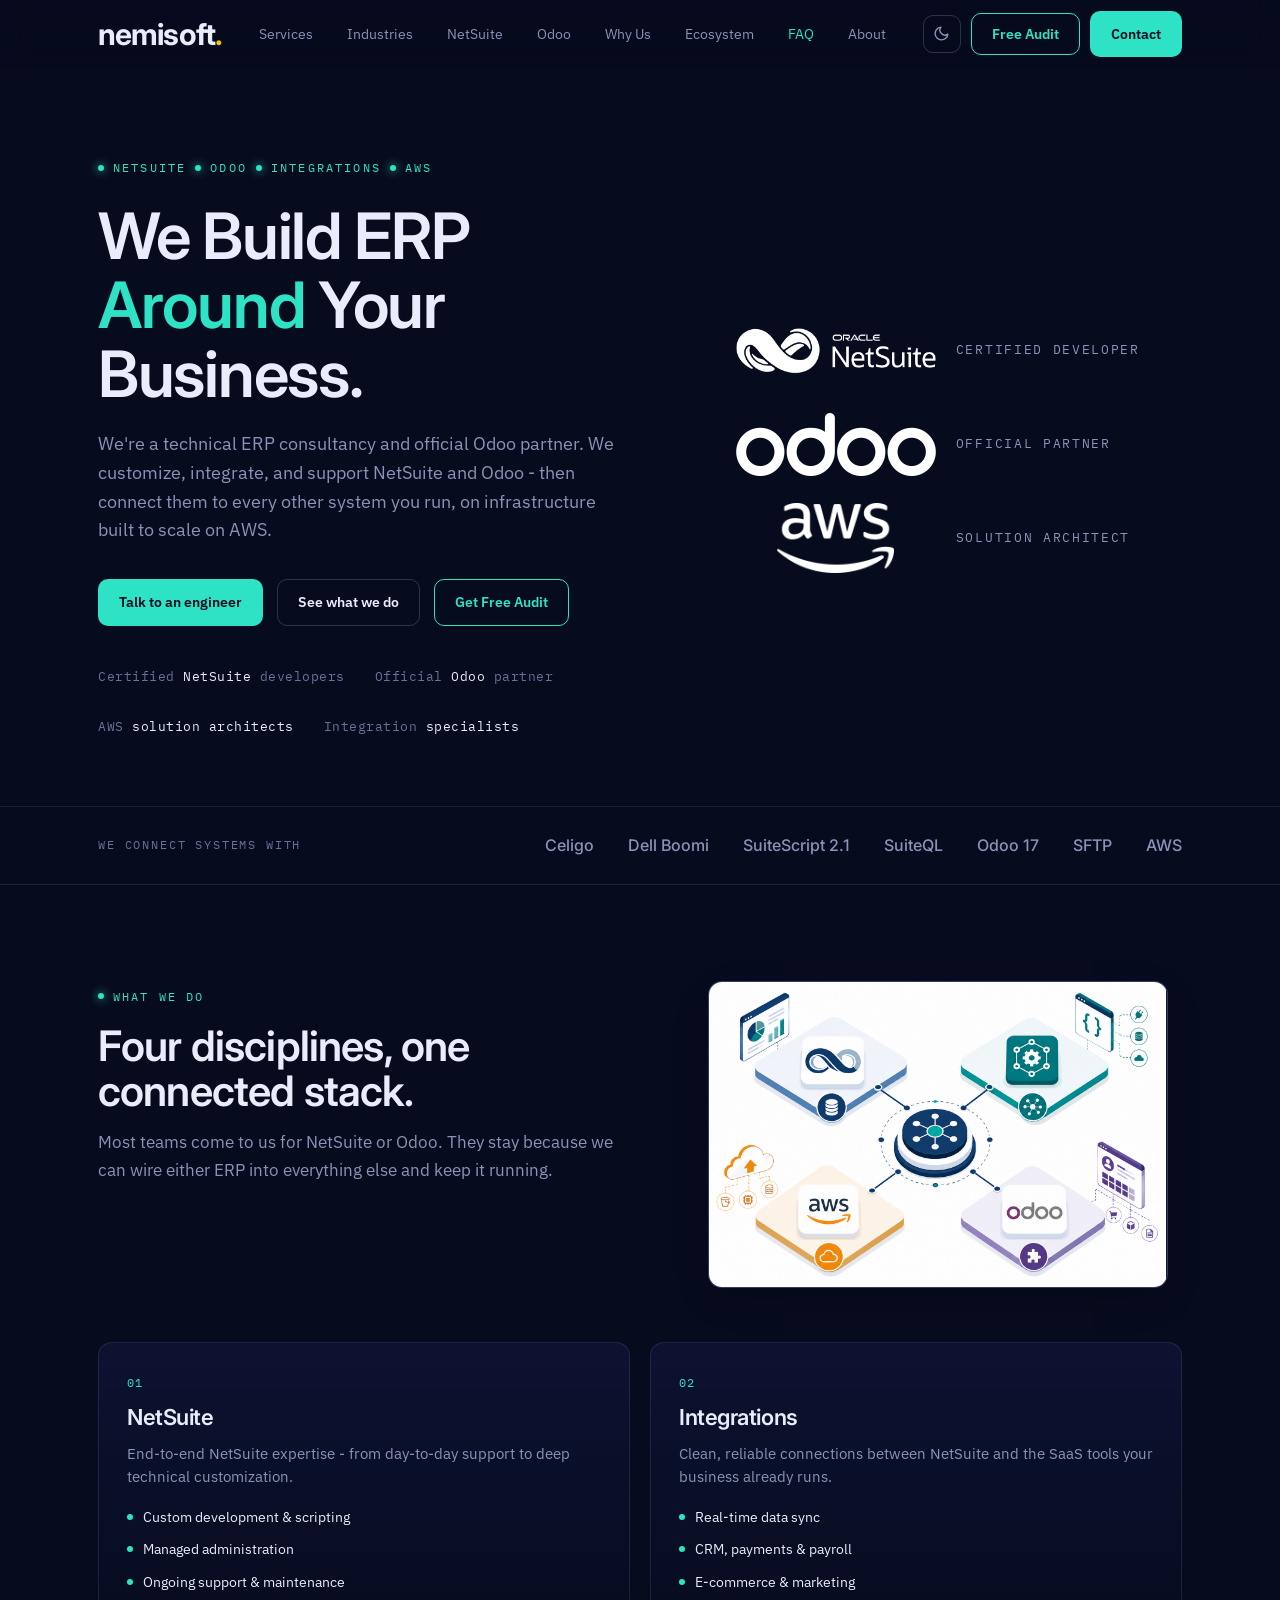
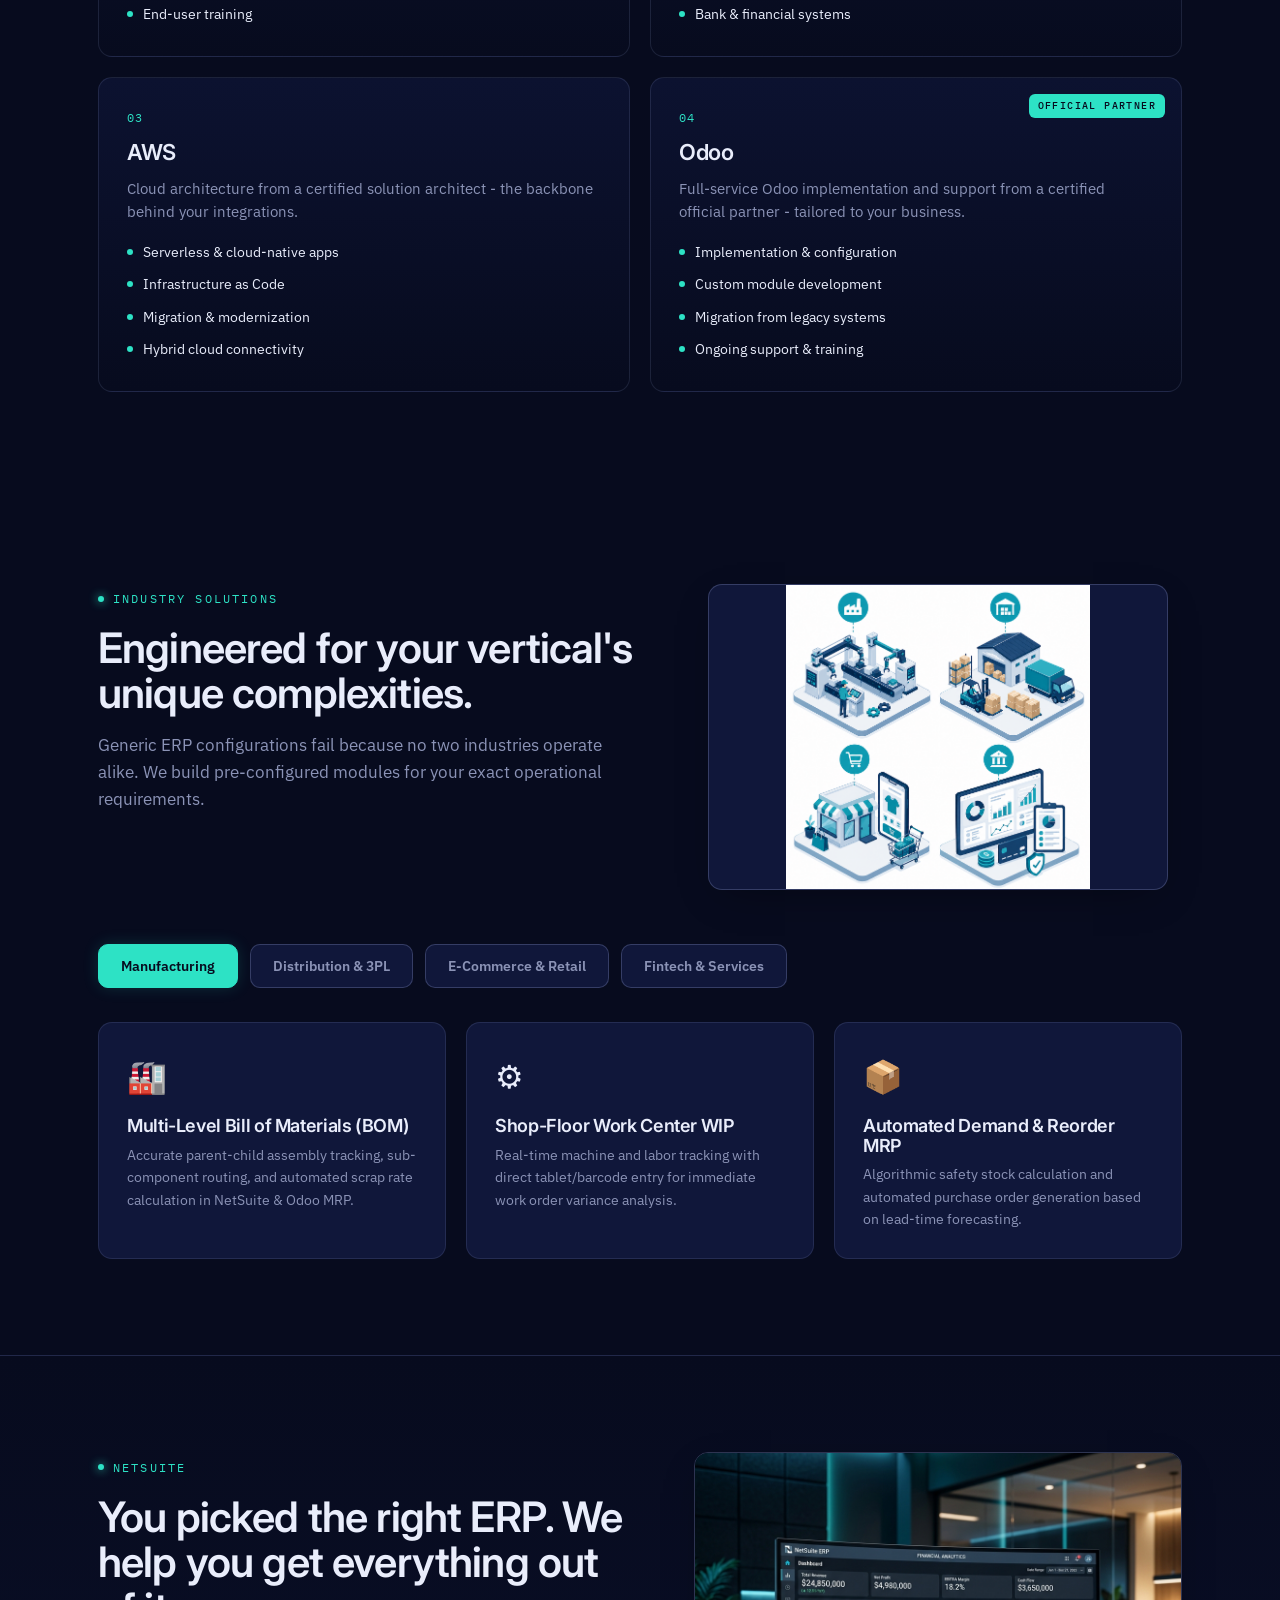
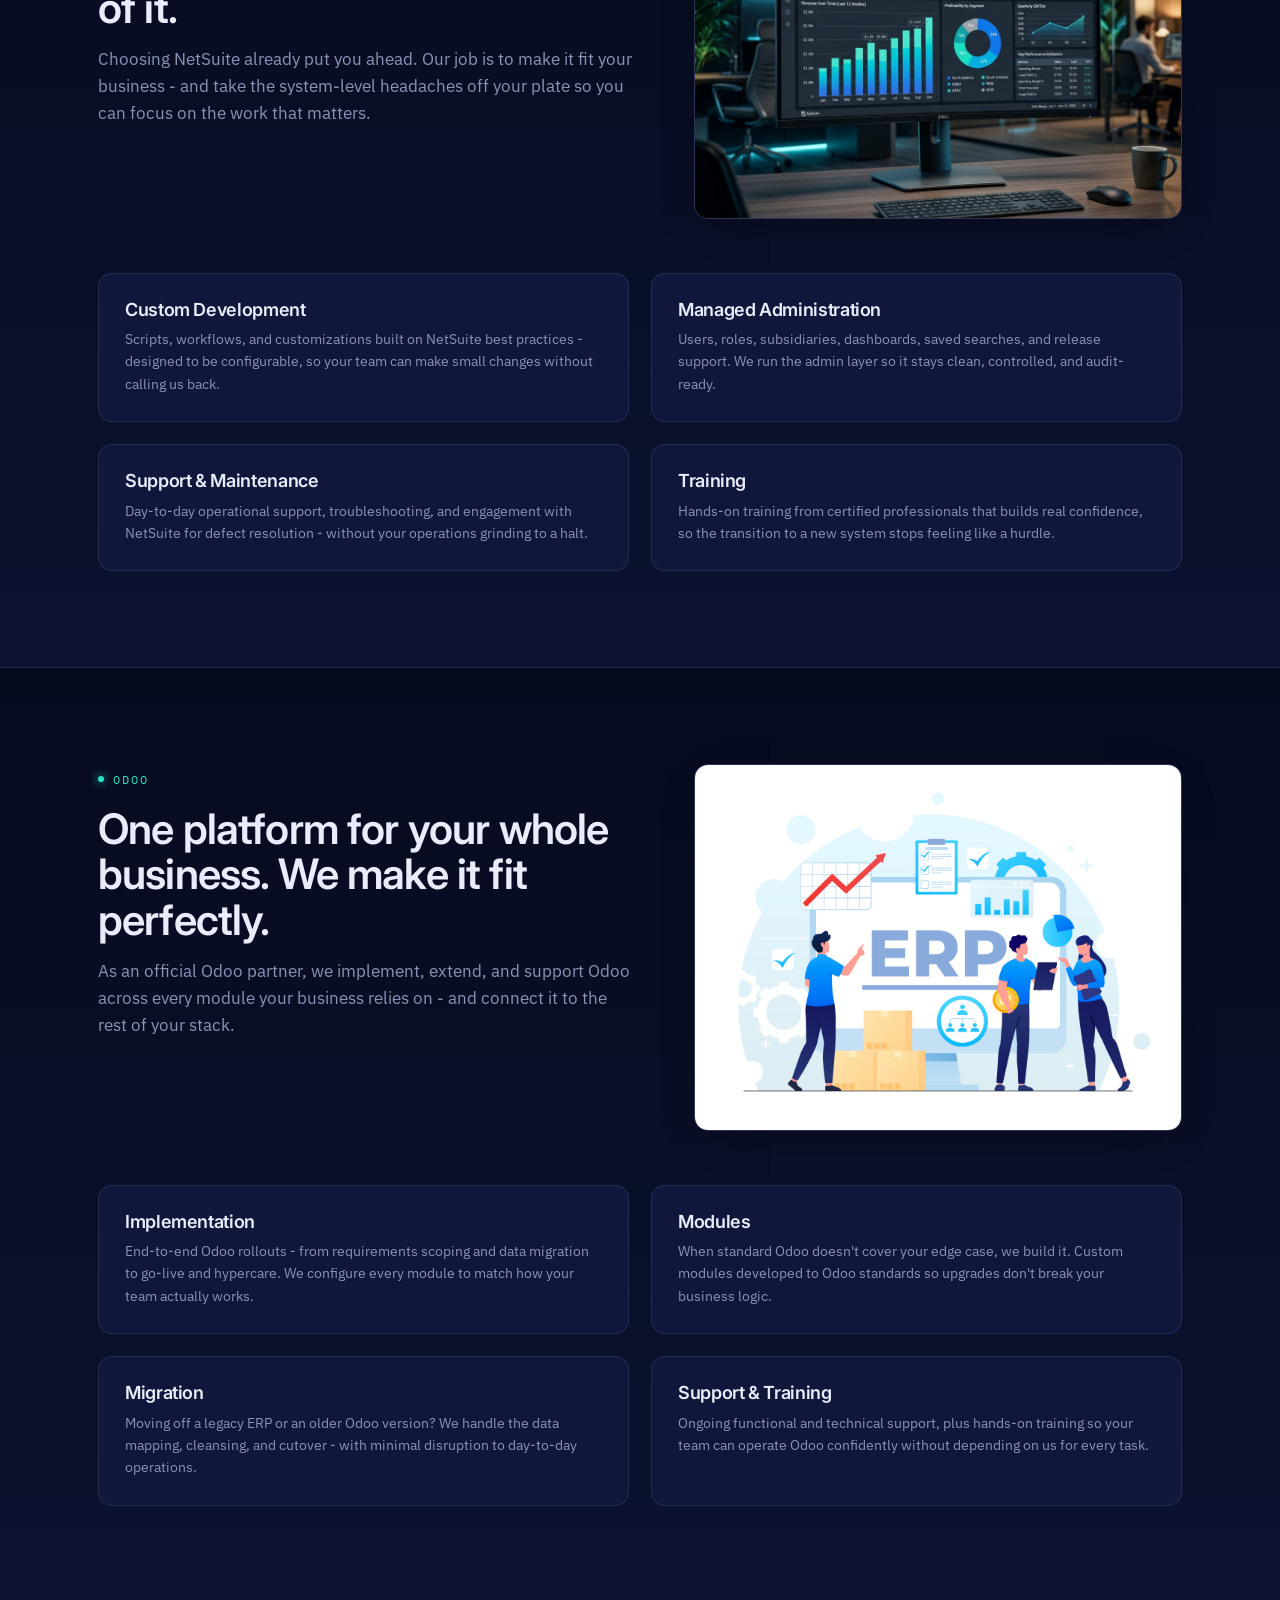
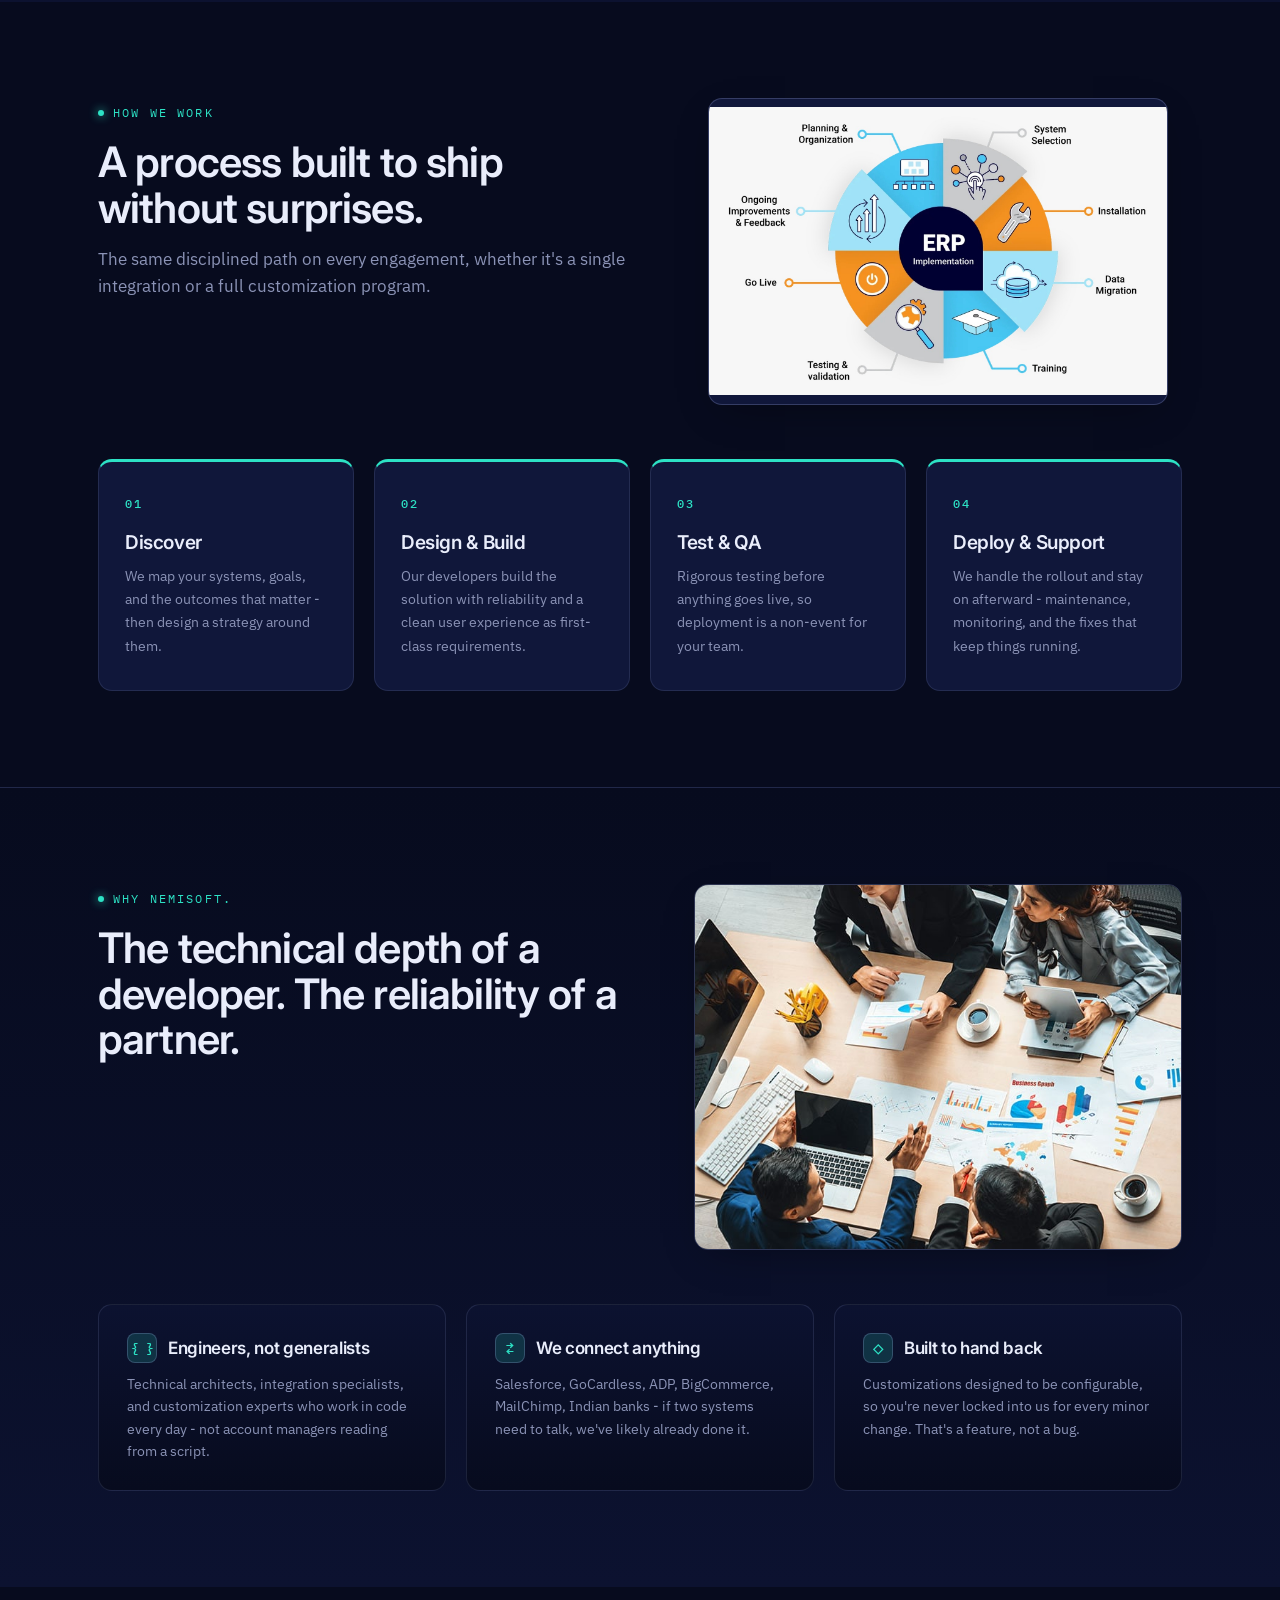
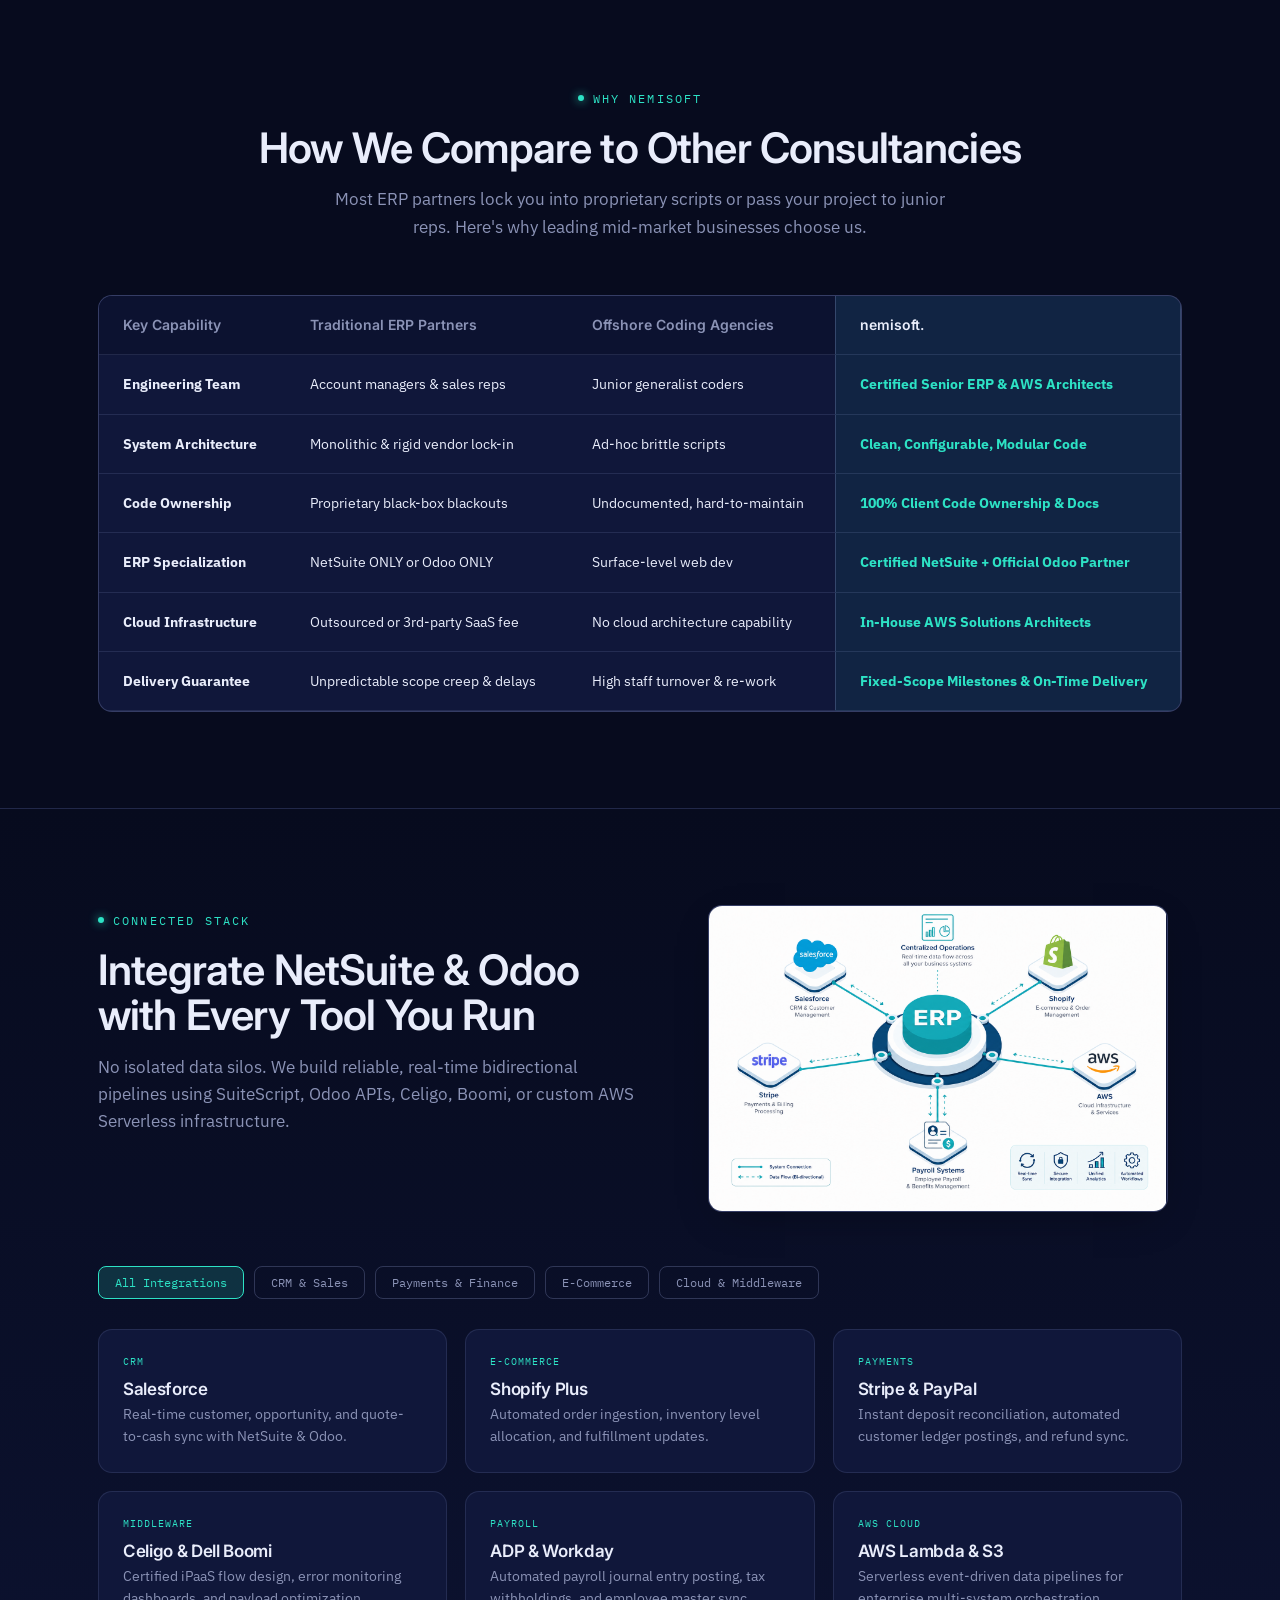
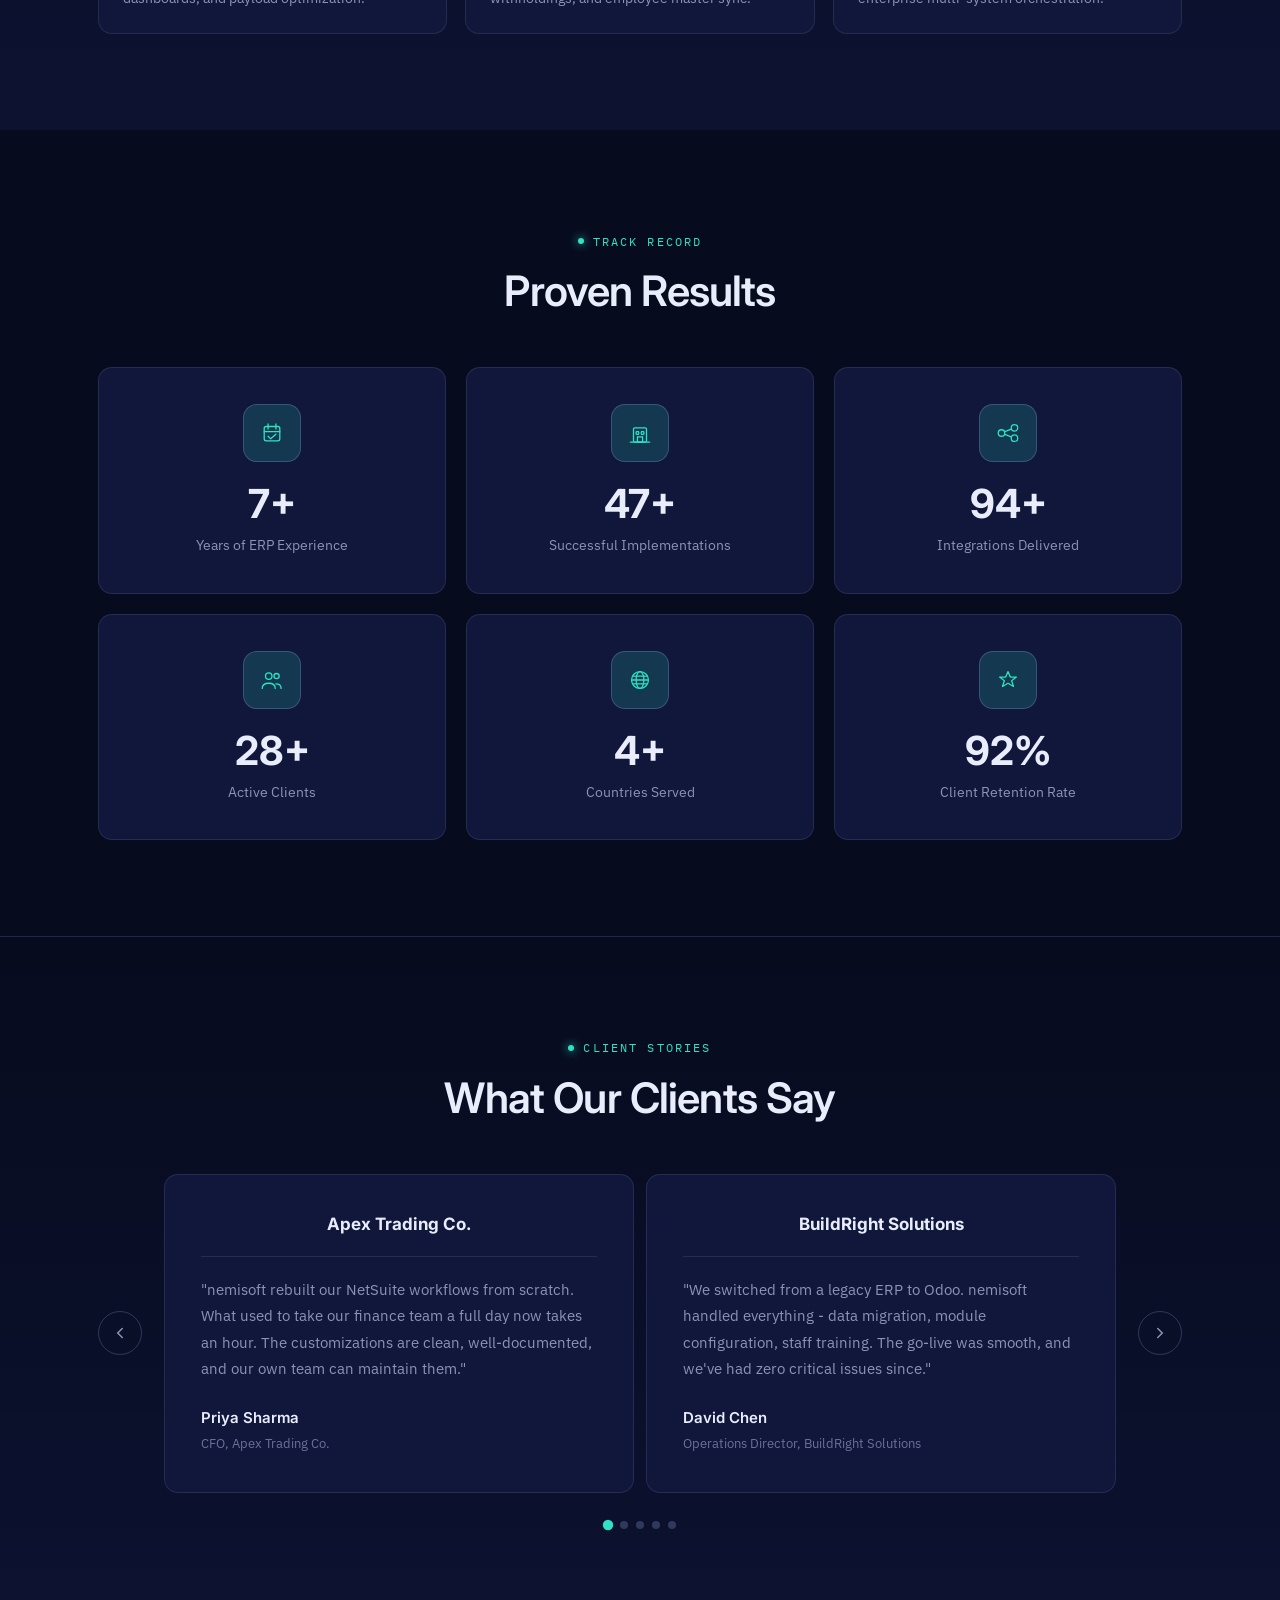
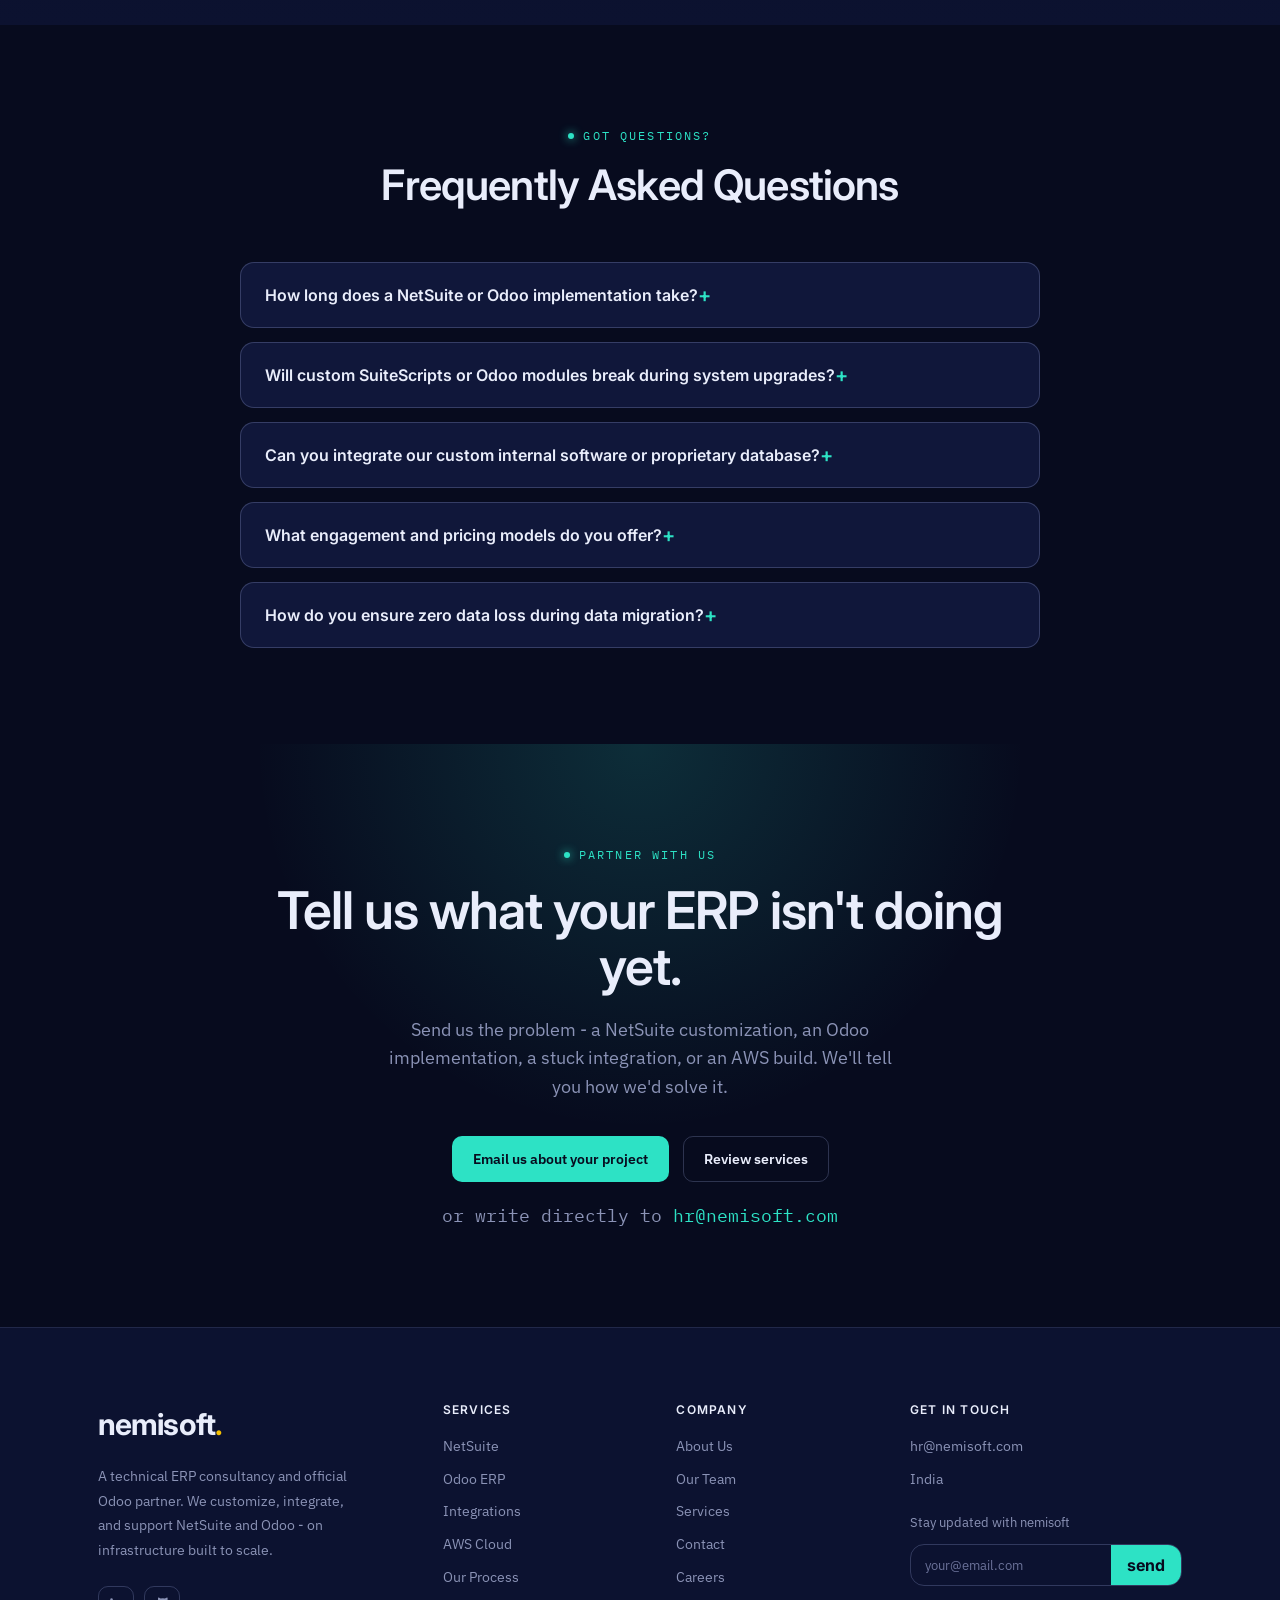
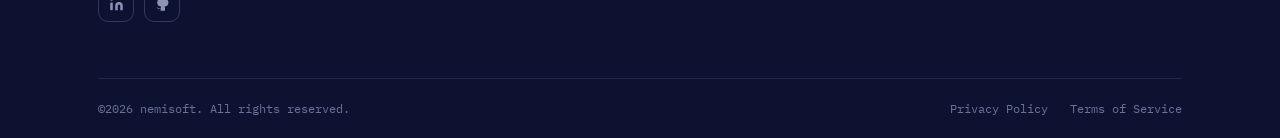
==== commit 1da75357: "images added" ====
--- a/index.html
+++ b/index.html
@@ -1,4 +1,4 @@
-<!DOCTYPE html>
+﻿<!DOCTYPE html>
 <html lang="en">
 <head>
 <meta charset="UTF-8">
@@ -45,7 +45,7 @@
     <div class="hero-grid">
       <div>
         <span class="eyebrow">NetSuite <span class="ew-dot"></span> Odoo <span class="ew-dot"></span> Integrations <span class="ew-dot"></span> AWS</span>
-        <h1>ERP that works <em>exactly</em> the way your business does.</h1>
+        <h1>We Build ERP <em>Around</em> Your Business.</h1>
         <p class="lede">We're a technical ERP consultancy and official Odoo partner. We customize, integrate, and support NetSuite and Odoo - then connect them to every other system you run, on infrastructure built to scale on AWS.</p>
         <div class="hero-cta">
           <a href="#contact" class="btn btn-primary">Talk to an engineer</a>
@@ -92,10 +92,15 @@
 <!-- SERVICES -->
 <section id="services">
   <div class="wrap">
-    <div class="sec-head reveal">
-      <span class="eyebrow">What we do</span>
-      <h2>Four disciplines, one connected stack.</h2>
-      <p>Most teams come to us for NetSuite or Odoo. They stay because we can wire either ERP into everything else and keep it running.</p>
+    <div class="why-head">
+      <div class="sec-head reveal">
+        <span class="eyebrow">What we do</span>
+        <h2>Four disciplines, one connected stack.</h2>
+        <p>Most teams come to us for NetSuite or Odoo. They stay because we can wire either ERP into everything else and keep it running.</p>
+      </div>
+      <div class="why-photo diagram reveal">
+        <img src="four_pillars.jpeg" alt="Four disciplines illustration - NetSuite, Integrations, AWS, and Odoo">
+      </div>
     </div>
     <div class="svc-grid">
       <div class="card reveal">
@@ -150,10 +155,15 @@
 <!-- INDUSTRIES -->
 <section id="industries">
   <div class="wrap">
-    <div class="sec-head reveal">
-      <span class="eyebrow">Industry Solutions</span>
-      <h2>Engineered for your vertical's unique complexities.</h2>
-      <p>Generic ERP configurations fail because no two industries operate alike. We build pre-configured modules for your exact operational requirements.</p>
+    <div class="why-head">
+      <div class="sec-head reveal">
+        <span class="eyebrow">Industry Solutions</span>
+        <h2>Engineered for your vertical's unique complexities.</h2>
+        <p>Generic ERP configurations fail because no two industries operate alike. We build pre-configured modules for your exact operational requirements.</p>
+      </div>
+      <div class="why-photo diagram reveal">
+        <img src="ERP_Principles.jpeg" alt="Industry-specific ERP solutions illustration - manufacturing, distribution, e-commerce, and fintech">
+      </div>
     </div>
     <div class="ind-tabs-nav reveal">
       <button class="ind-tab-btn active" data-tab="mfg">Manufacturing</button>
@@ -295,8 +305,8 @@
         <h2>A process built to ship without surprises.</h2>
         <p>The same disciplined path on every engagement, whether it's a single integration or a full customization program.</p>
       </div>
-      <div class="why-photo reveal">
-        <img src="ERP-Lifecycle.jpg" alt="ERP lifecycle illustration - discovery, build, testing, and deployment">
+      <div class="why-photo diagram reveal">
+        <img src="ERP-Lifecycle.jpeg" alt="ERP lifecycle illustration - discovery, build, testing, and deployment">
       </div>
     </div>
     <div class="proc">
@@ -317,7 +327,7 @@
         <h2>The technical depth of a developer. The reliability of a partner.</h2>
       </div>
       <div class="why-photo reveal">
-        <img src="Office_Team.jpg" alt="nemisoft engineers working together on a client implementation">
+        <img src="Team_img.jpeg" alt="nemisoft engineers working together on a client implementation">
       </div>
     </div>
     <div class="why-grid">
@@ -393,10 +403,15 @@
 <!-- ECOSYSTEM -->
 <section id="ecosystem" class="ns">
   <div class="wrap">
-    <div class="sec-head reveal">
-      <span class="eyebrow">Connected Stack</span>
-      <h2>Integrate NetSuite &amp; Odoo with Every Tool You Run</h2>
-      <p>No isolated data silos. We build reliable, real-time bidirectional pipelines using SuiteScript, Odoo APIs, Celigo, Boomi, or custom AWS Serverless infrastructure.</p>
+    <div class="why-head">
+      <div class="sec-head reveal">
+        <span class="eyebrow">Connected Stack</span>
+        <h2>Integrate NetSuite &amp; Odoo with Every Tool You Run</h2>
+        <p>No isolated data silos. We build reliable, real-time bidirectional pipelines using SuiteScript, Odoo APIs, Celigo, Boomi, or custom AWS Serverless infrastructure.</p>
+      </div>
+      <div class="why-photo diagram reveal">
+        <img src="ERP_Connectives.jpeg" alt="ERP connected stack illustration - integrations across CRM, e-commerce, payments, and cloud">
+      </div>
     </div>
     <div class="eco-filters reveal">
       <button class="eco-btn active" data-eco="all">All Integrations</button>
--- a/styles.css
+++ b/styles.css
@@ -213,12 +213,12 @@
 .step p{color:var(--muted);font-size:14px;line-height:1.65}
 
 /* why */
-.why-head{display:grid;grid-template-columns:1.05fr .95fr;gap:56px;align-items:center;margin-bottom:54px}
+.why-head{display:grid;grid-template-columns:1.05fr .95fr;gap:56px;align-items:start;margin-bottom:54px}
 .why-head .sec-head{margin-bottom:0}
-.why-photo{border-radius:var(--r);overflow:hidden;border:1px solid var(--line-strong);aspect-ratio:4/3;box-shadow:0 12px 40px -15px rgba(0,0,0,.4);transition:border-color .3s,transform .3s}
-.why-photo:hover{border-color:var(--teal);transform:translateY(-3px)}
-.why-photo img{width:100%;height:100%;object-fit:cover;display:block;transition:transform .5s ease}
-.why-photo:hover img{transform:scale(1.04)}
+.why-photo{border-radius:var(--r);overflow:hidden;border:1px solid var(--line-strong);aspect-ratio:4/3;box-shadow:0 12px 40px -15px rgba(0,0,0,.4)}
+.why-photo img{width:100%;height:100%;object-fit:cover;display:block}
+.why-photo.diagram{aspect-ratio:3/2;background:var(--panel)}
+.why-photo.diagram img{width:100%;height:100%;object-fit:contain}
 .why-grid{display:grid;grid-template-columns:repeat(3,1fr);gap:20px}
 .why{border:1px solid var(--line);border-radius:var(--r);padding:28px;background:linear-gradient(180deg,var(--ink-2),var(--ink))}
 .why h3{font-size:17px;margin-bottom:10px;display:flex;align-items:center;gap:11px}
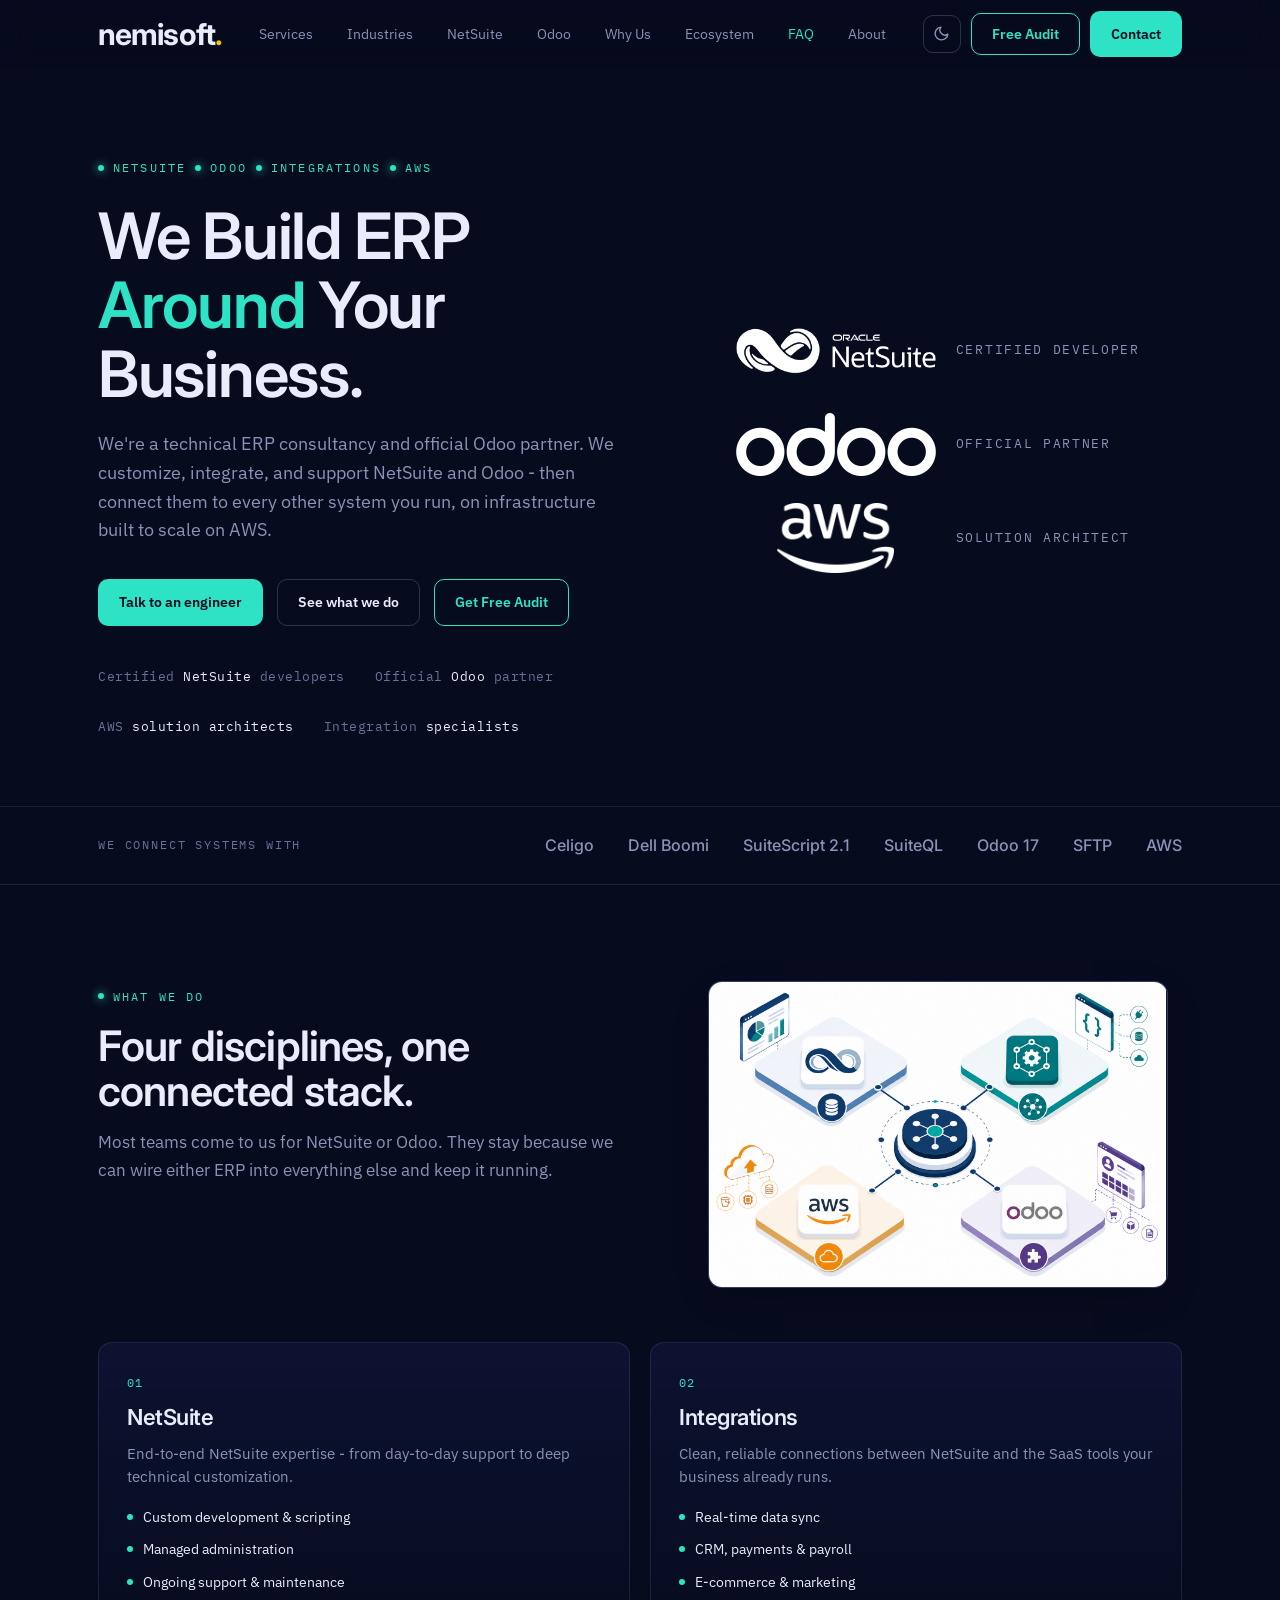
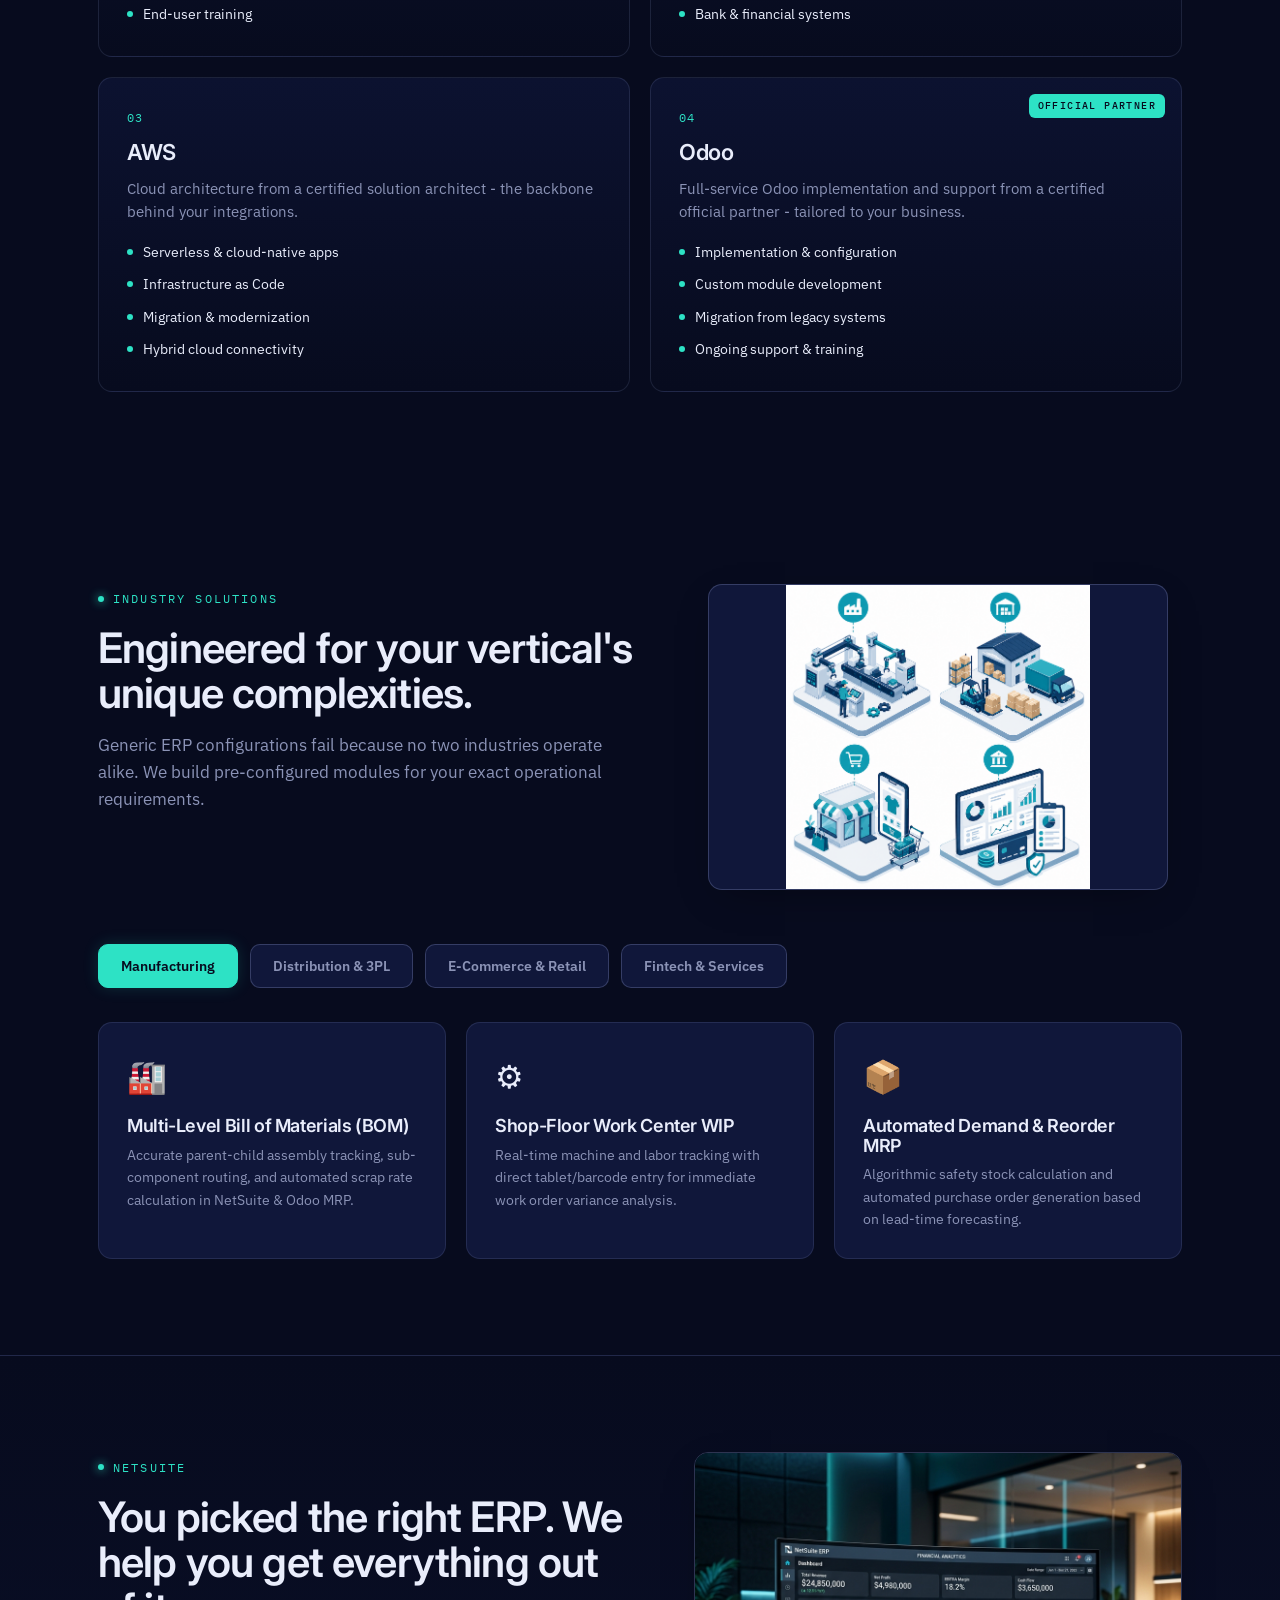
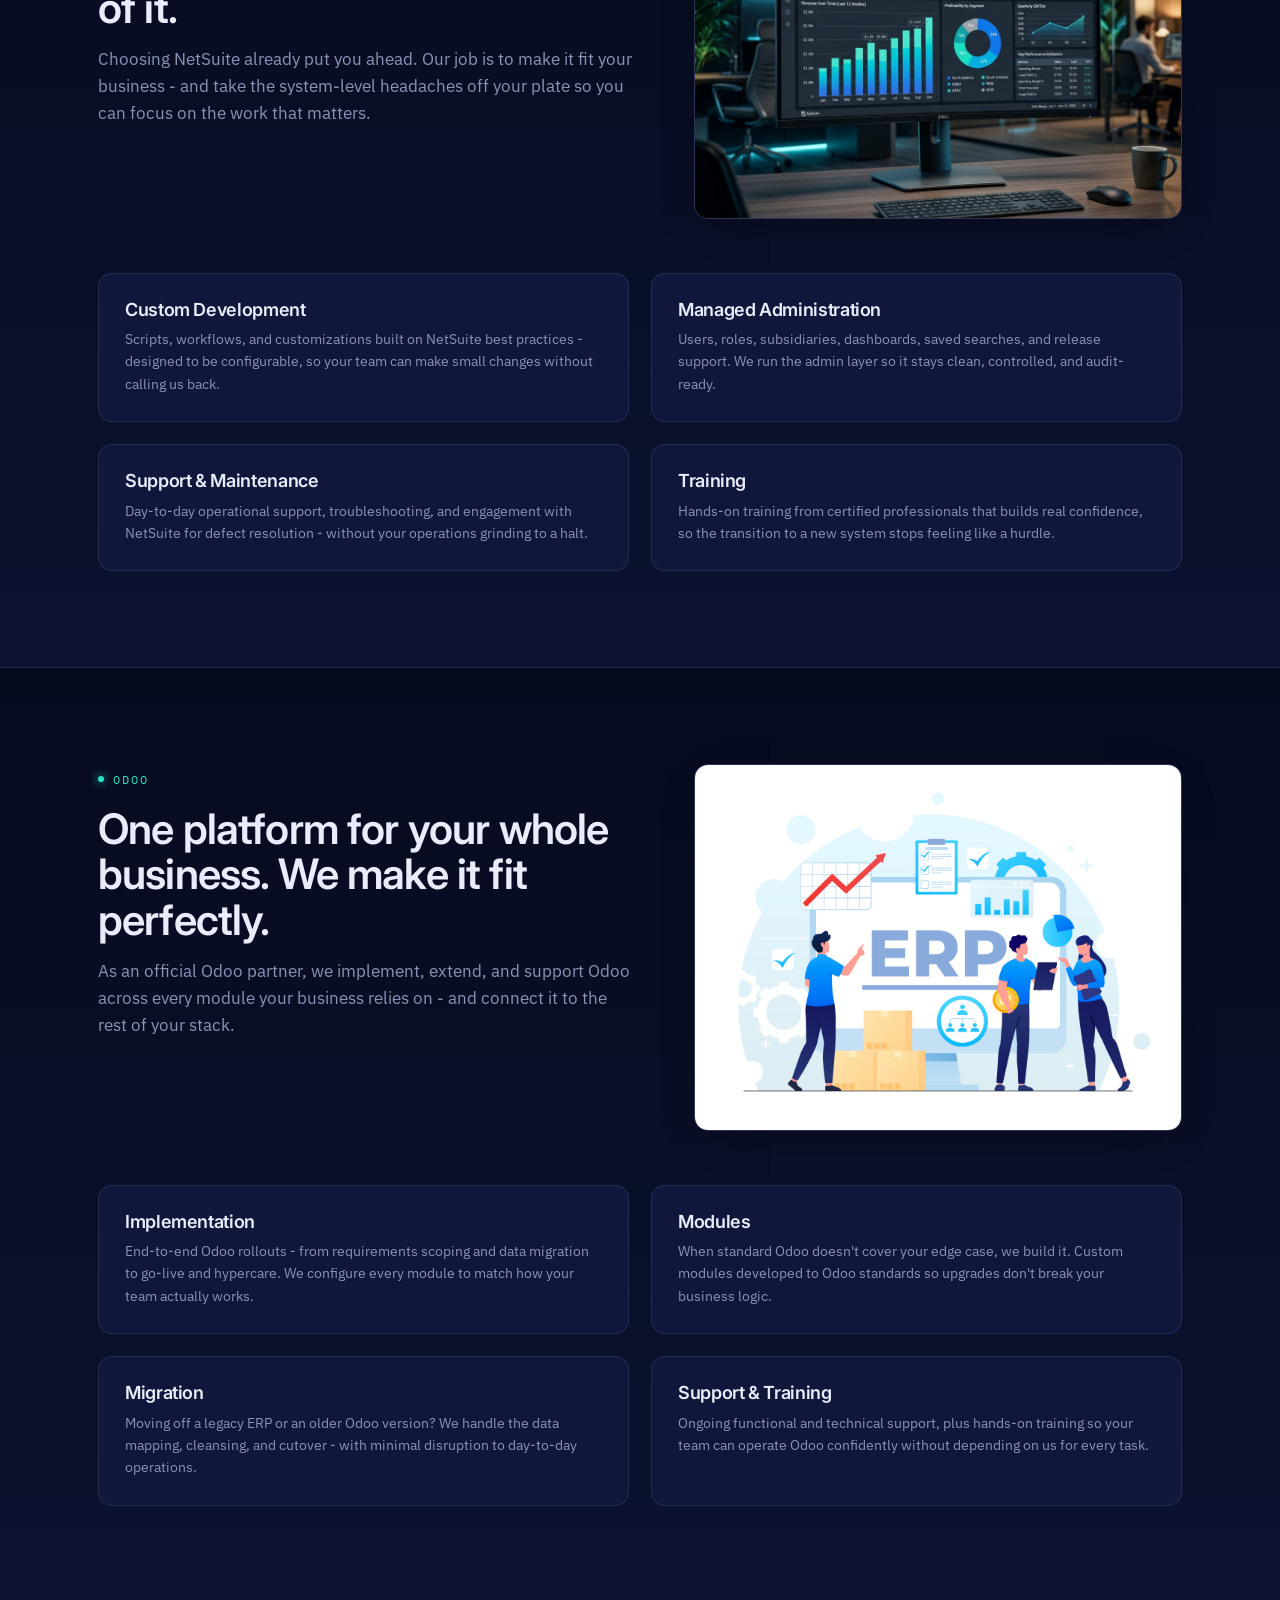
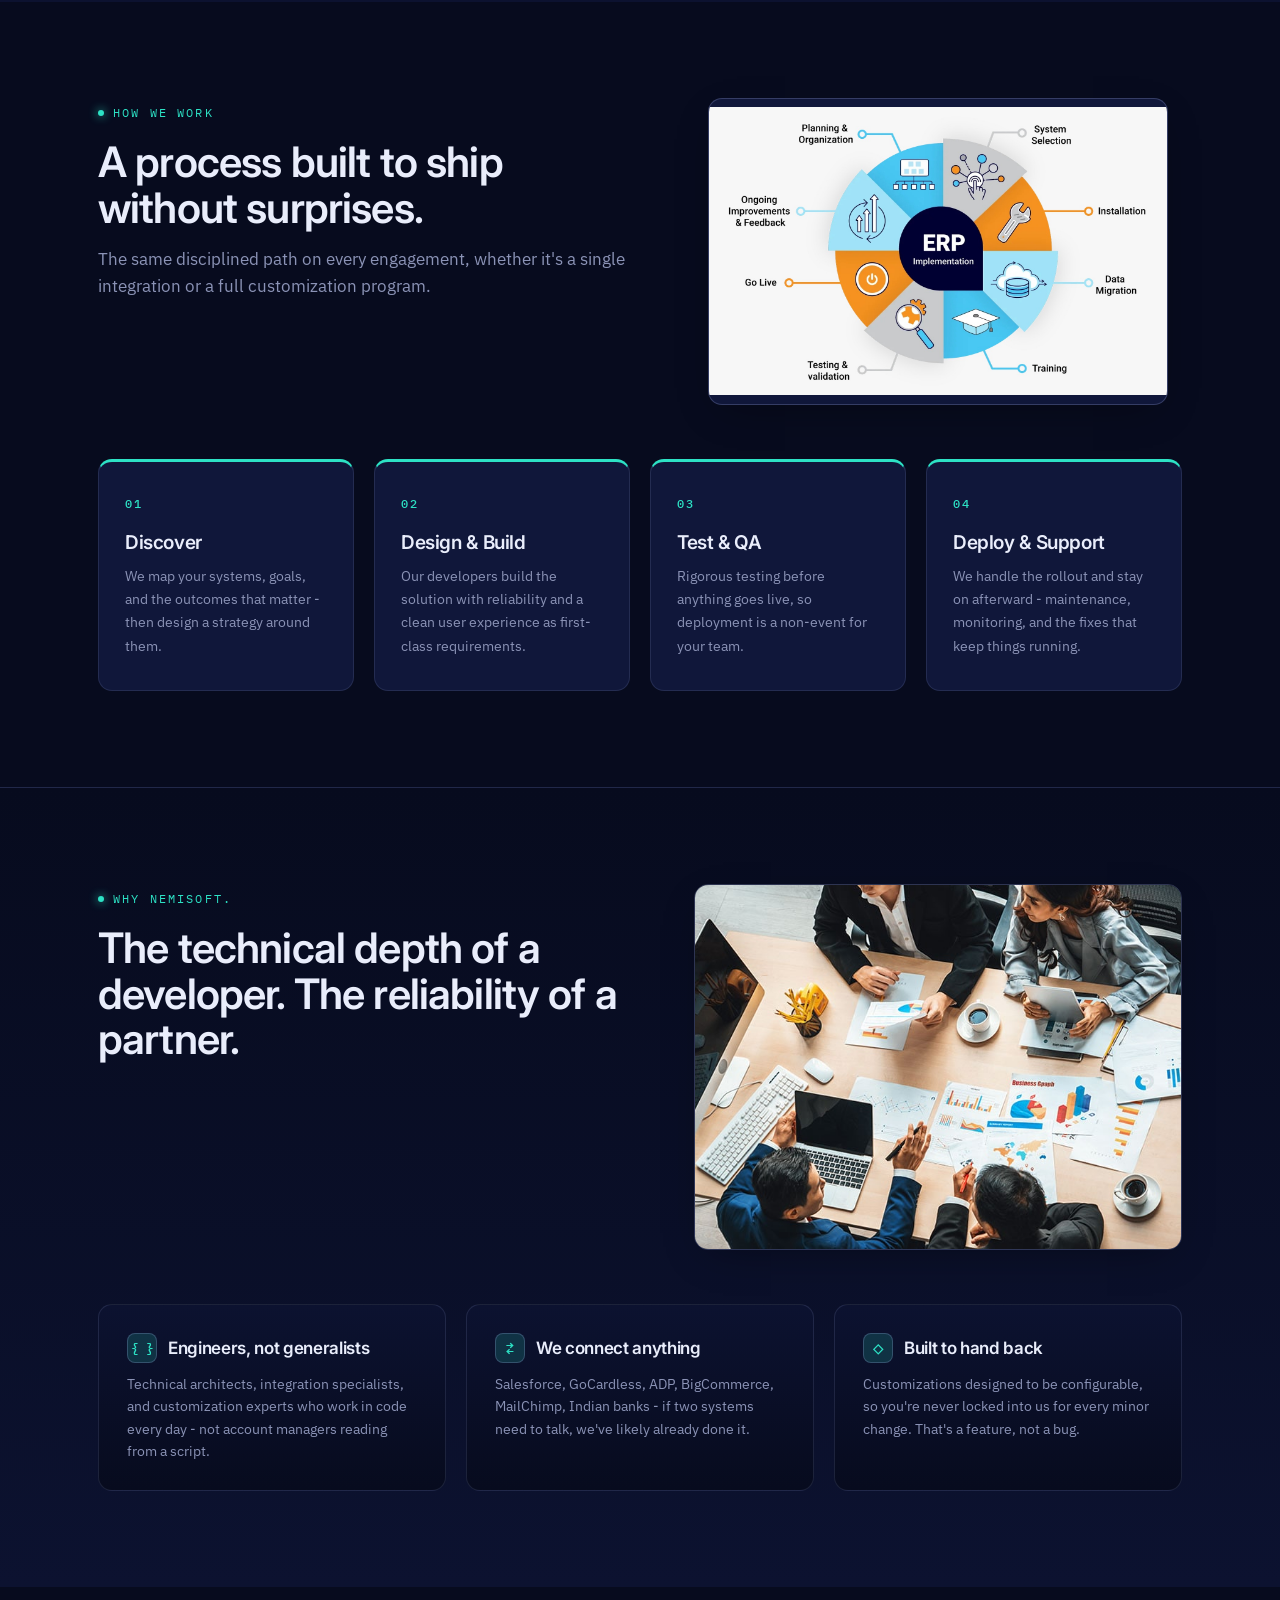
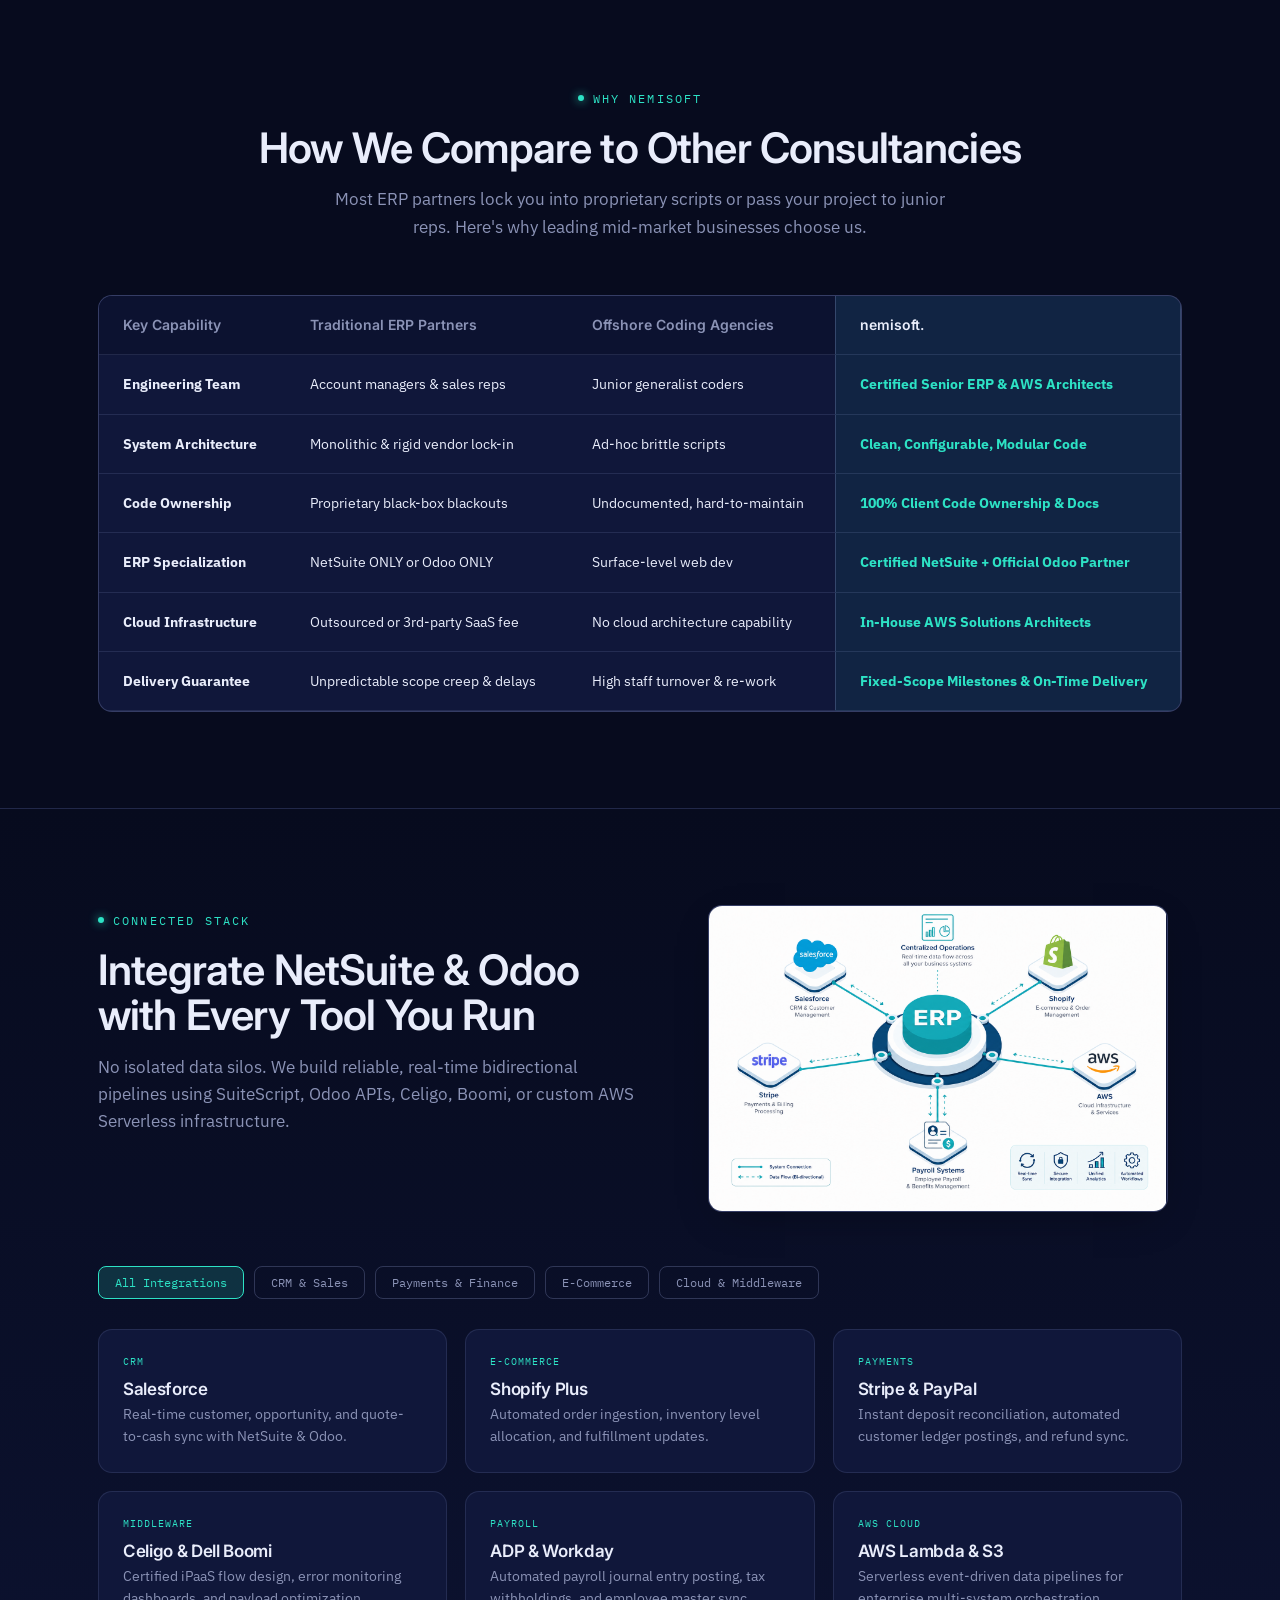
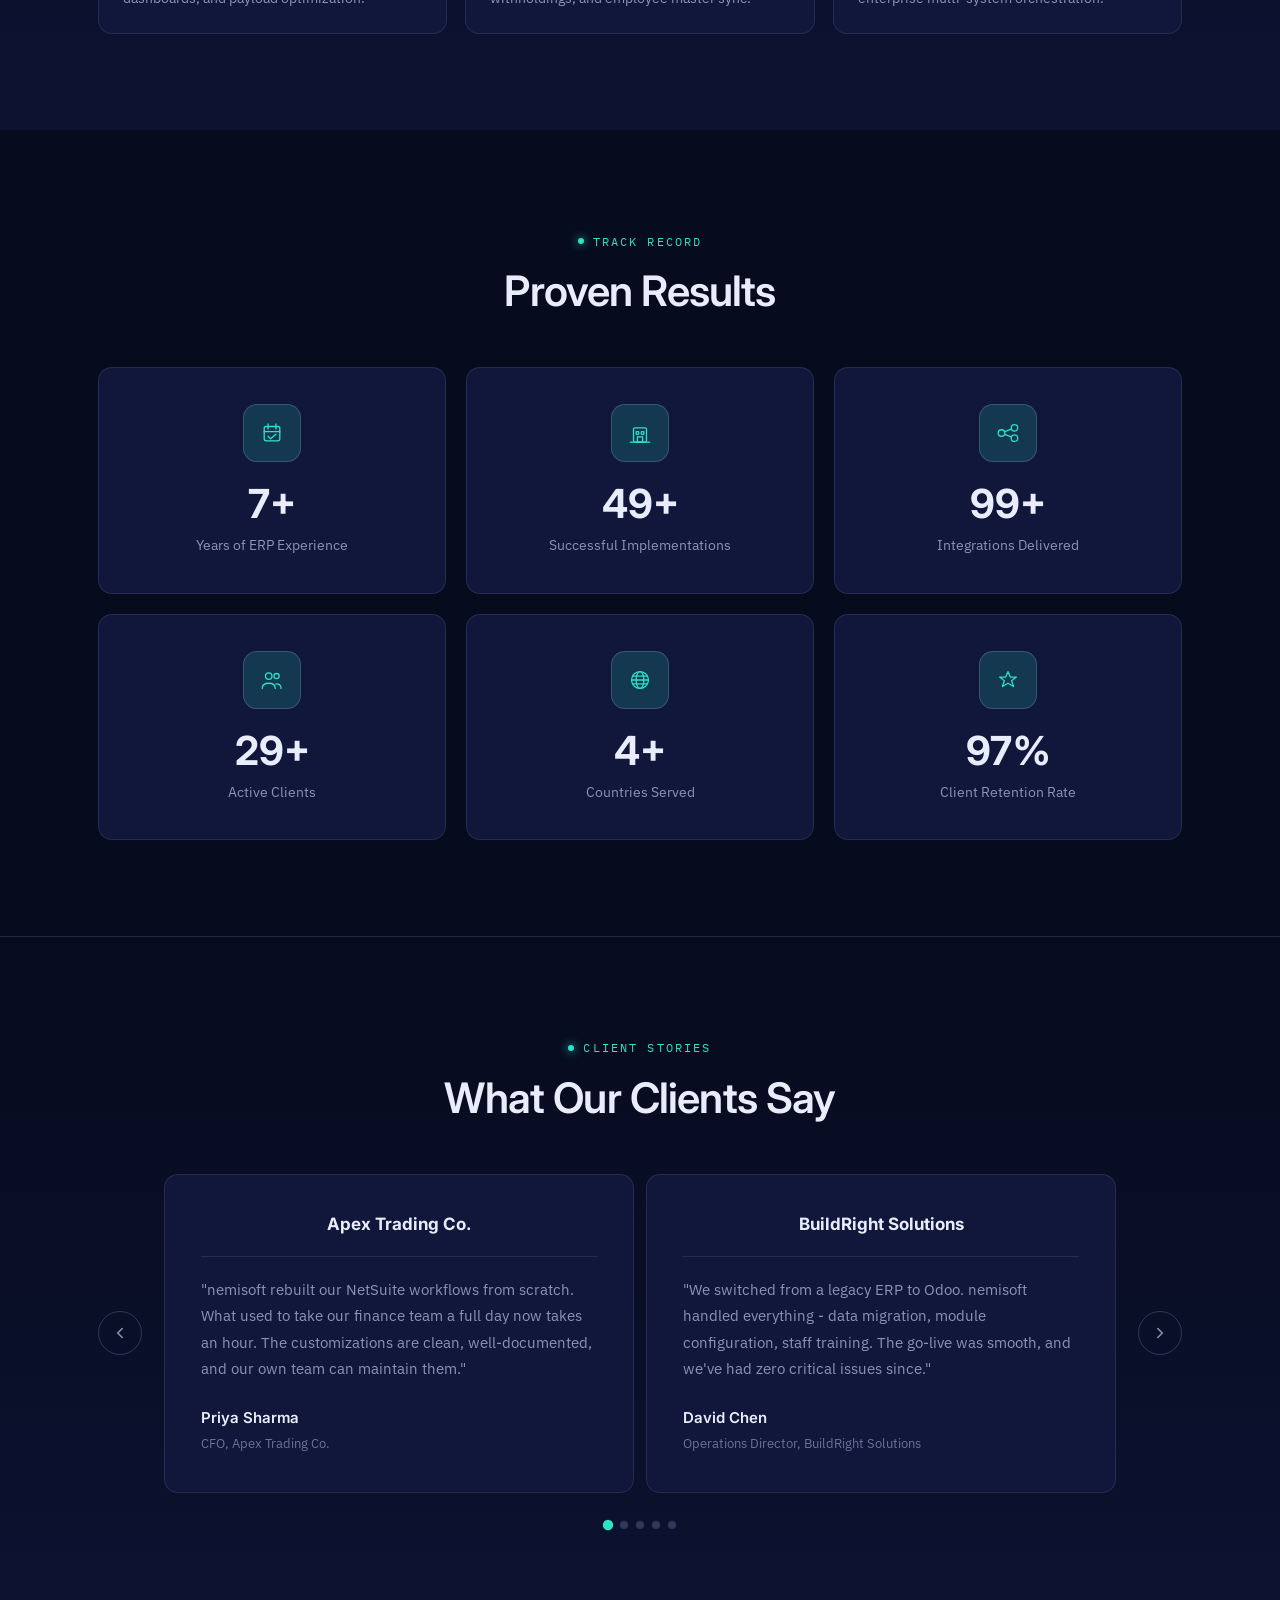
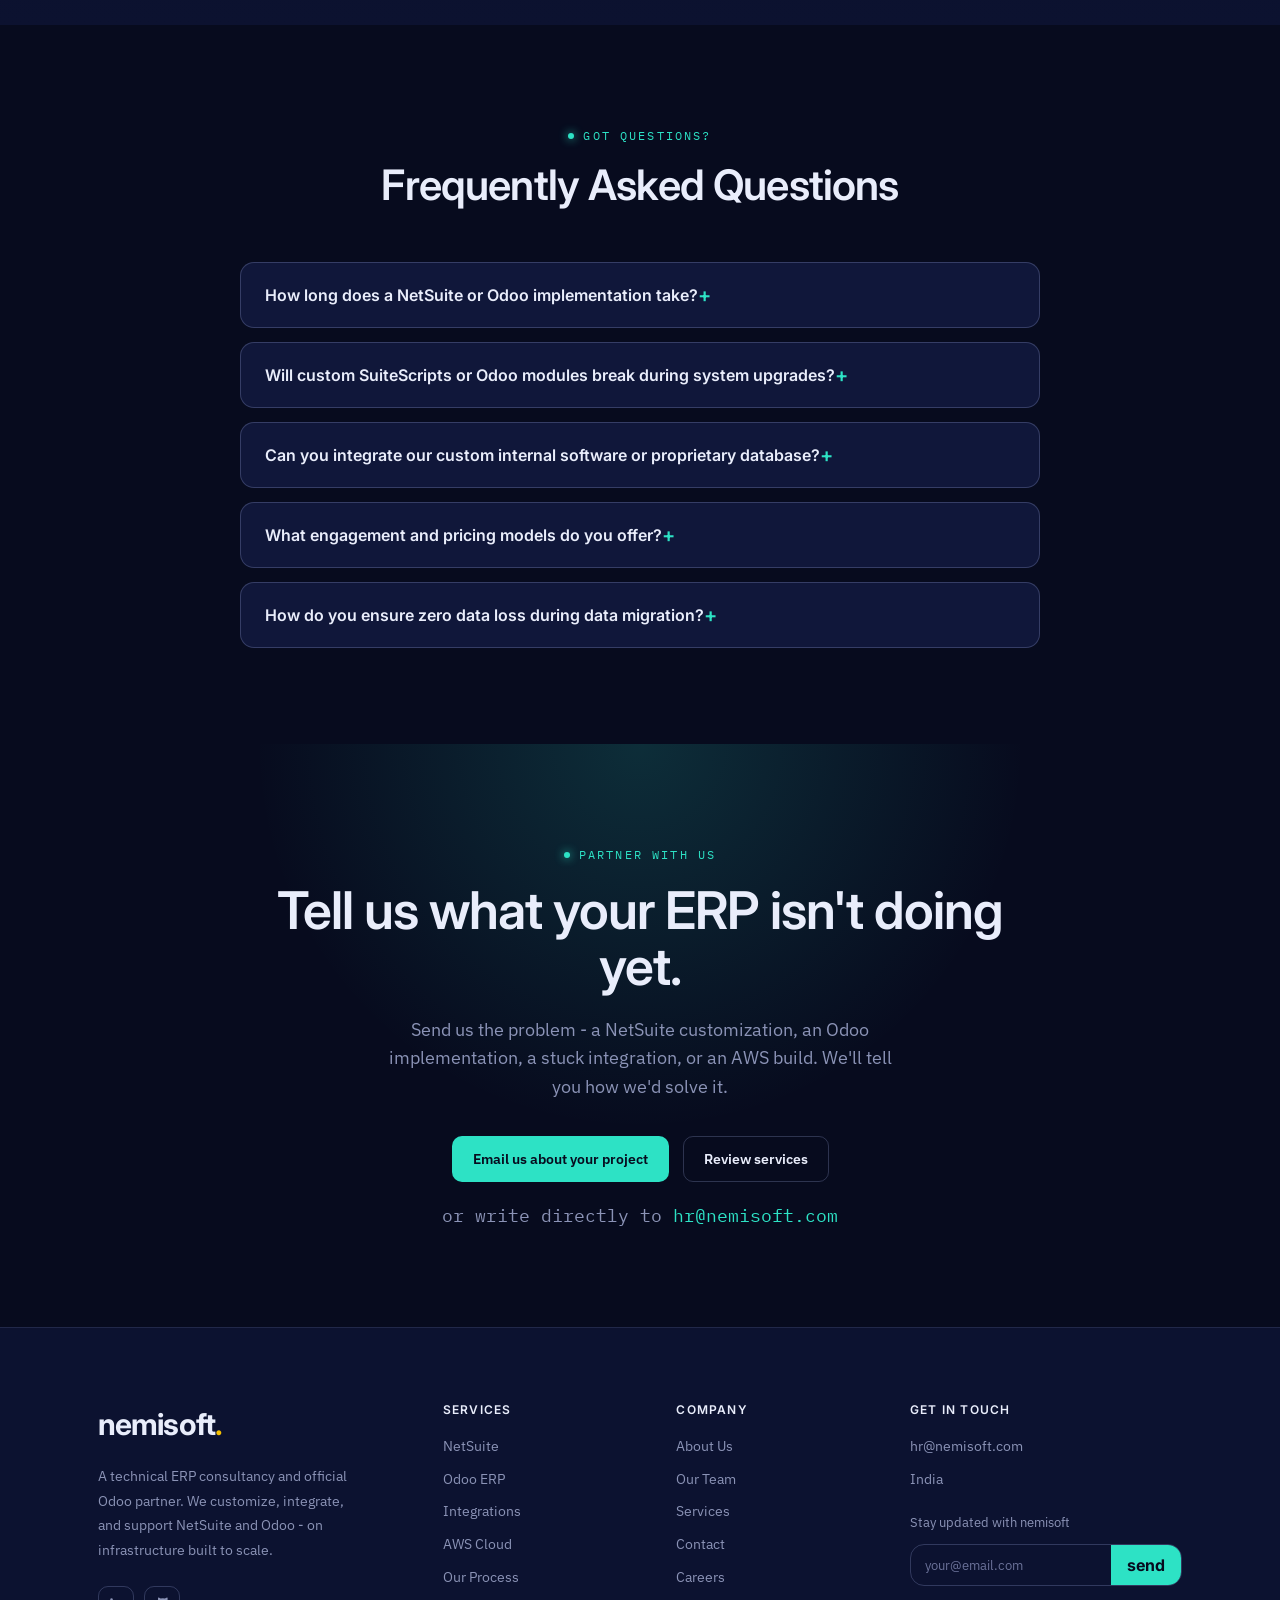
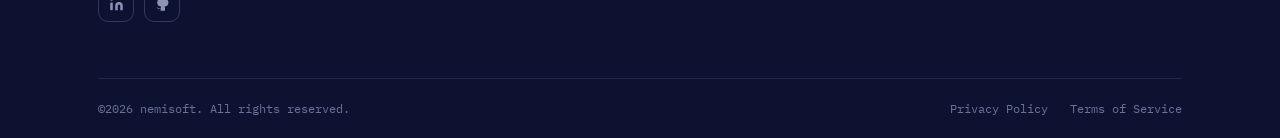
==== commit 74fbc833: "added animation on about us page and Converted for mobile view" ====
--- a/index.html
+++ b/index.html
@@ -34,6 +34,9 @@
         </button>
         <button class="btn btn-ghost" id="openAuditNavBtn" style="border-color:var(--teal);color:var(--teal)">Free Audit</button>
         <a href="#contact" class="btn btn-primary">Contact</a>
+        <button class="nav-toggle" id="navToggle" aria-label="Toggle navigation menu" aria-expanded="false">
+          <span></span><span></span><span></span>
+        </button>
       </div>
     </nav>
   </div>
--- a/styles.css
+++ b/styles.css
@@ -89,6 +89,15 @@
   transition:border-color .2s,color .2s;flex:none;
 }
 .theme-toggle:hover{border-color:var(--teal);color:var(--teal)}
+.nav-toggle{
+  display:none;flex-direction:column;justify-content:space-between;
+  width:38px;height:38px;padding:9px;background:transparent;
+  border:1px solid var(--line-strong);border-radius:10px;cursor:pointer;flex:none;
+}
+.nav-toggle span{display:block;height:2px;width:100%;background:var(--text);border-radius:2px;transition:transform .25s ease,opacity .25s ease}
+.nav-toggle.open span:nth-child(1){transform:translateY(8px) rotate(45deg)}
+.nav-toggle.open span:nth-child(2){opacity:0}
+.nav-toggle.open span:nth-child(3){transform:translateY(-8px) rotate(-45deg)}
 
 /* ---------- HERO ---------- */
 .hero{position:relative;padding:84px 0 70px}
@@ -307,6 +316,43 @@
 .about-hero .eyebrow{margin-bottom:20px}
 .about-hero h1{font-size:clamp(38px,5.4vw,64px);max-width:720px;margin-bottom:24px}
 .about-hero .lede{font-size:18px;color:var(--muted);max-width:560px;line-height:1.7}
+.about-hero-grid{display:flex;align-items:center;gap:48px}
+.about-hero-content{flex:1;min-width:0}
+.about-hero-visual{flex:0 0 440px}
+
+/* ---------- ORBITING DOTS HUB DIAGRAM ---------- */
+.venn-wrap{
+  --venn-accent-a:var(--teal);
+  --venn-accent-b:var(--logo-dot);
+  --venn-accent-c:#8B7CFF;
+  --venn-label-color:var(--text);
+  --venn-hub-color:#0A1A33;
+  --venn-glow-color:var(--teal);
+  width:100%;max-width:520px;min-width:220px;margin:0 auto;
+}
+.venn-svg{display:block;width:100%;height:auto;background:transparent;overflow:visible}
+.venn-connector{stroke-width:1.6;stroke-dasharray:4 5;opacity:.55}
+.venn-connector--a{stroke:var(--venn-accent-a)}
+.venn-connector--b{stroke:var(--venn-accent-b)}
+.venn-connector--c{stroke:var(--venn-accent-c)}
+.venn-glow{pointer-events:none}
+.venn-node rect{fill:var(--panel);stroke-width:2}
+.venn-node--a rect{stroke:var(--venn-accent-a)}
+.venn-node--b rect{stroke:var(--venn-accent-b)}
+.venn-node--c rect{stroke:var(--venn-accent-c)}
+.venn-node-label{font-family:"Inter",sans-serif;font-weight:700;font-size:19px;fill:var(--venn-label-color)}
+.venn-orbit-dot--a{fill:var(--venn-accent-a)}
+.venn-orbit-dot--b{fill:var(--venn-accent-b)}
+.venn-orbit-dot--c{fill:var(--venn-accent-c)}
+.venn-hub-circle{fill:var(--venn-hub-color)}
+.venn-hub-icon{font-family:"Inter",sans-serif;font-weight:800;font-size:30px;fill:#fff}
+@media(max-width:920px){
+  .about-hero-grid{flex-direction:column;align-items:stretch}
+  .about-hero-visual{flex:none;max-width:400px;margin:0 auto}
+}
+@media(max-width:480px){
+  .venn-node-label{font-size:16px}
+}
 .about-story-grid{display:grid;grid-template-columns:1fr 1fr;gap:64px;align-items:start}
 .about-story-text h2{font-size:clamp(26px,3.2vw,38px);line-height:1.2;margin-bottom:24px}
 .about-story-text p{color:var(--muted);line-height:1.8;margin-bottom:16px;font-size:15.5px}
@@ -452,10 +498,52 @@
 @media(max-width:920px){
   .ind-grid,.eco-grid,.cs-grid{grid-template-columns:1fr}
   .form-row{grid-template-columns:1fr}
+
+  /* mobile nav */
+  .nav-toggle{display:flex}
+  .nav-links{
+    position:absolute;top:68px;left:0;right:0;z-index:60;
+    flex-direction:column;align-items:stretch;gap:2px;
+    background:var(--panel);border-bottom:1px solid var(--line-strong);
+    padding:10px 28px 18px;
+    opacity:0;visibility:hidden;transform:translateY(-8px);
+    transition:opacity .25s ease,transform .25s ease,visibility .25s;
+    box-shadow:0 20px 44px -20px rgba(0,0,0,.45);
+    max-height:calc(100vh - 68px);overflow-y:auto;
+  }
+  .nav-links.open{opacity:1;visibility:visible;transform:none}
+  .nav-links a{padding:13px 0;border-bottom:1px solid var(--line)}
+  .nav-links a:last-child{border-bottom:none}
+  .nav-right .btn-ghost,.nav-right>a.btn-primary{display:none}
+
+  /* layout stacking */
+  .hero-grid,.why-head,.about-story-grid{grid-template-columns:1fr;gap:36px}
+  .svc-grid,.ns-grid{grid-template-columns:1fr}
+  .proc,.why-grid,.values-grid,.footer-main,.team-grid{grid-template-columns:repeat(2,1fr)}
+  .testi-card{flex:0 0 calc(100% - 12px)}
+}
+@media(max-width:680px){
+  .wrap{padding:0 20px}
+  .hero{padding:64px 0 48px}
+  section{padding:64px 0}
+  .sec-head{margin-bottom:38px}
+  .proc,.stats-grid,.why-grid,.values-grid,.footer-main,.team-grid{grid-template-columns:1fr}
+  .footer-main{gap:36px}
+  .partner-logos{align-items:flex-start}
+  .pl-ns-img,.pl-logo-img,.pl-odoo-img{width:150px;height:52px}
 }
 @media(max-width:640px){
   .comp-table{font-size:12px}
   .comp-table th,.comp-table td{padding:12px 14px}
+  .hero-cta,.cta-row{flex-direction:column;align-items:stretch}
+  .hero-meta{gap:16px 24px}
+}
+@media(max-width:480px){
+  nav{height:60px}
+  .nav-links{top:60px}
+  .logo{font-size:24px}
+  .pl-ns-img,.pl-logo-img,.pl-odoo-img{width:120px;height:44px}
+  .stat-num{font-size:32px}
 }
 @media(prefers-reduced-motion:reduce){
   *{animation:none!important;transition:none!important}
